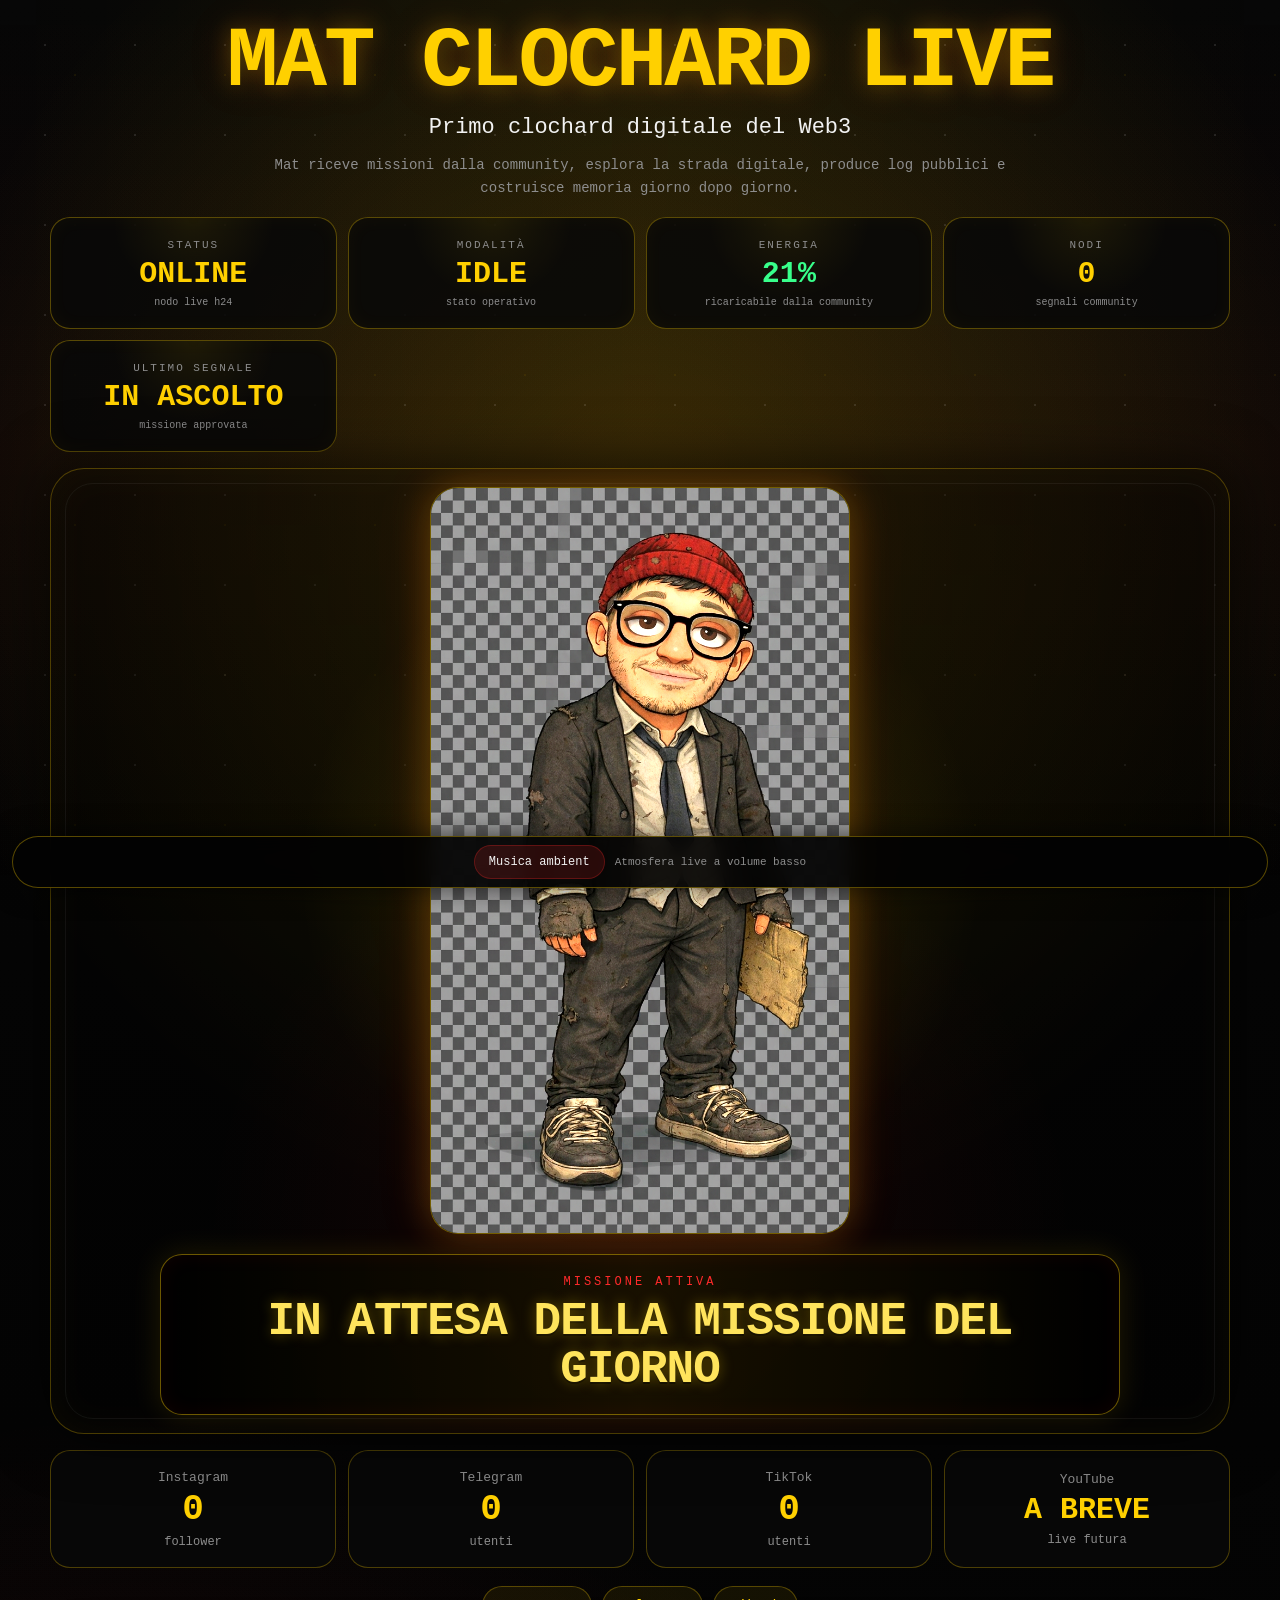
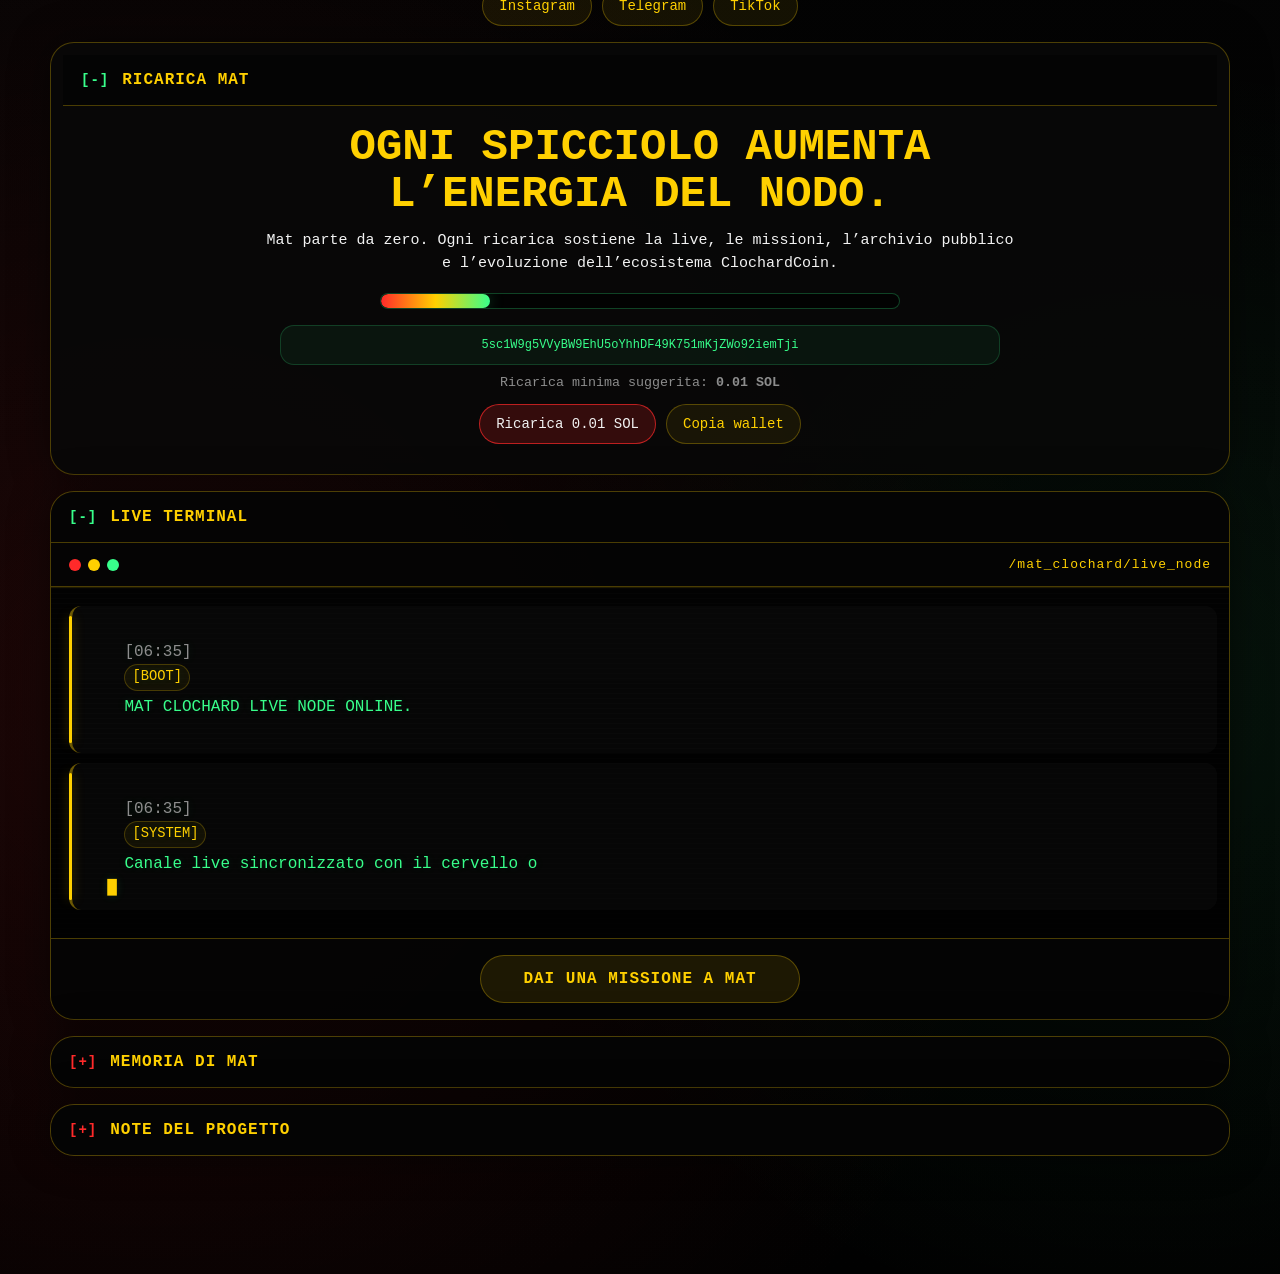
==== live/index.html @ 3cf4f98b "Update index.html" ====
<!DOCTYPE html>
<html lang="it">
<head>
  <meta charset="UTF-8" />
  <meta name="viewport" content="width=device-width, initial-scale=1.0" />

  <title>MAT CLOCHARD LIVE</title>
  <meta name="description" content="Mat Clochard è il primo clochard digitale live h24: riceve missioni, esplora il web e costruisce memoria pubblica." />

  <link rel="stylesheet" href="./style.css" />
</head>

<body>
  <div class="background-stars"></div>
  <div class="background-glow"></div>

  <main class="page">
    <header class="hero-header">
      <h1>MAT CLOCHARD LIVE</h1>

      <p class="subtitle">
        Primo clochard digitale del Web3
      </p>

      <p class="intro-line">
        Mat riceve missioni dalla community, esplora la strada digitale,
        produce log pubblici e costruisce memoria giorno dopo giorno.
      </p>
    </header>

    <section class="control-panel">
      <div class="control-card">
        <span>STATUS</span>
        <strong id="matStatus">ONLINE</strong>
        <small>nodo live h24</small>
      </div>
<div class="control-card mode-card">
  <span>MODALITÀ</span>
  <strong id="matMode">IDLE</strong>
  <small>stato operativo</small>
</div>

      <div class="control-card energy-card">
        <span>ENERGIA</span>
        <strong><b id="matEnergy">21</b>%</strong>
        <small>ricaricabile dalla community</small>
      </div>

      <div class="control-card">
        <span>NODI</span>
        <strong id="communityNodes">0</strong>
        <small>segnali community</small>
      </div>

      <div class="control-card">
        <span>ULTIMO SEGNALE</span>
        <strong id="lastSignal">IN ASCOLTO</strong>
        <small>missione approvata</small>
      </div>
    </section>

    <section class="mat-stage">
      <div class="mat-glow"></div>

      <div class="mat-card mat-video-card">
        <video
          class="mat-video"
          id="matVideo"
          autoplay
          muted
          loop
          playsinline
          preload="metadata"
          poster="../assets/mat.png"
        >
          <source src="../assets/mat-loop.mp4" type="video/mp4" />
        </video>

        <div class="mat-placeholder" id="matPlaceholder">
          <span>MAT</span>
          <small>LIVE LOOP</small>
        </div>
      </div>

      <div class="mission-box">
        <span>MISSIONE ATTIVA</span>
        <strong id="dailyObjective">Caricamento missione...</strong>
      </div>
    </section>

    <section class="social-grid">
      <div class="social-card">
        <span>Instagram</span>
        <strong id="instagramFollowers">142</strong>
        <small>follower</small>
      </div>

      <div class="social-card">
        <span>Telegram</span>
        <strong id="telegramUsers">7</strong>
        <small>utenti</small>
      </div>

      <div class="social-card">
        <span>TikTok</span>
        <strong id="tiktokFollowers">2</strong>
        <small>utenti</small>
      </div>

      <div class="social-card">
        <span>YouTube</span>
        <strong id="youtubeStatus">A BREVE</strong>
        <small>live futura</small>
      </div>
    </section>

    <section class="actions social-actions">
      <a id="instagramLink" href="#" target="_blank" rel="noopener">Instagram</a>
      <a id="telegramLink" href="#" target="_blank" rel="noopener">Telegram</a>
      <a id="tiktokLink" href="#" target="_blank" rel="noopener">TikTok</a>
    </section>

    <details class="collapsible-card donation-focus" open>
      <summary>
        <span>[+]</span>
        RICARICA MAT
      </summary>

      <div class="collapsible-content wallet-box">
        <h2>Ogni spicciolo aumenta l’energia del nodo.</h2>

        <p class="support-text">
          Mat parte da zero. Ogni ricarica sostiene la live, le missioni,
          l’archivio pubblico e l’evoluzione dell’ecosistema ClochardCoin.
        </p>

        <div class="energy-meter">
          <div id="energyBar" class="energy-bar"></div>
        </div>

        <code id="solanaWallet">Caricamento...</code>

        <small>
          Ricarica minima suggerita:
          <b id="minimumDonation">0.01 SOL</b>
        </small>

        <div class="donation-actions">
          <button id="donateBtn" type="button">Ricarica 0.01 SOL</button>
          <button id="copyWalletBtn" type="button">Copia wallet</button>
        </div>
      </div>
    </details>

    <details class="collapsible-card terminal-section" open>
      <summary>
        <span>[+]</span>
        LIVE TERMINAL
      </summary>

      <div class="collapsible-content">
        <div class="terminal-header">
          <div class="terminal-dots">
            <span></span><span></span><span></span>
          </div>

          <p>/mat_clochard/live_node</p>
        </div>

        <div id="terminal" class="terminal"></div>

        <div class="terminal-footer command-footer">
          <a id="terminalLink" href="https://www.clochardcoin.it/terminal/" target="_blank" rel="noopener">
            DAI UNA MISSIONE A MAT
          </a>
        </div>
      </div>
    </details>

    <details class="collapsible-card archive-section">
      <summary>
        <span>[+]</span>
        MEMORIA DI MAT
      </summary>

      <div class="collapsible-content">
        <div class="archive-header">
          <h2>ARCHIVIO MISSIONI</h2>
          <p>
            Ogni giorno diventa un episodio: missione, segnali, risultati e memoria pubblica.
          </p>
        </div>

        <div id="archiveList" class="archive-list">
          <div class="archive-empty">
            Archivio in attesa dei primi salvataggi dal pannello moderatore.
          </div>
        </div>
      </div>
    </details>

    <details class="collapsible-card legal">
      <summary>
        <span>[+]</span>
        NOTE DEL PROGETTO
      </summary>

      <div class="collapsible-content legal-content">
        <p>
          Mat Clochard è un’esperienza narrativa digitale collegata a ClochardCoin.
          I comandi della community vengono moderati prima di entrare nella live.
        </p>
      </div>
    </details>
  </main>

  <section class="audio-bar">
    <button id="toggleAudioBtn" type="button">Musica ambient</button>
    <small>Atmosfera live a volume basso</small>

    <audio id="ambientAudio" loop>
      <source src="../assets/ambient.mp3" type="audio/mpeg" />
    </audio>
  </section>

  <div id="toast" class="toast"></div>

  <script src="./script.js?v=210"></script>
</body>
</html>
---- live/style.css ----
:root {
  --black: #030303;
  --panel: rgba(8, 8, 8, 0.9);
  --panel-soft: rgba(255, 255, 255, 0.045);
  --yellow: #ffd000;
  --yellow-strong: #ffe45c;
  --red: #ff2a2a;
  --green: #38ff8b;
  --white: #f2f2f2;
  --muted: #8d8d8d;
  --border-yellow: rgba(255, 208, 0, 0.28);
  --border-red: rgba(255, 42, 42, 0.26);
}

* {
  box-sizing: border-box;
}

html {
  min-height: 100%;
  background: var(--black);
}

body {
  margin: 0;
  min-height: 100vh;
  background:
    radial-gradient(circle at 50% 18%, rgba(255, 208, 0, 0.16), transparent 30%),
    radial-gradient(circle at 12% 80%, rgba(255, 42, 42, 0.11), transparent 35%),
    radial-gradient(circle at 90% 80%, rgba(56, 255, 139, 0.07), transparent 25%),
    linear-gradient(180deg, #070707 0%, #010101 100%);
  color: var(--white);
  font-family: Consolas, Monaco, "Courier New", monospace;
  overflow-x: hidden;
  padding-bottom: 74px;
}

.background-stars {
  position: fixed;
  inset: 0;
  pointer-events: none;
  opacity: 0.34;
  background-image:
    radial-gradient(rgba(255, 255, 255, 0.32) 1px, transparent 1px),
    radial-gradient(rgba(255, 208, 0, 0.2) 1px, transparent 1px);
  background-size: 90px 90px, 150px 150px;
  animation: starDrift 50s linear infinite;
  z-index: 0;
}

.background-glow {
  position: fixed;
  inset: 0;
  pointer-events: none;
  background:
    linear-gradient(90deg, transparent, rgba(255, 208, 0, 0.035), transparent),
    linear-gradient(180deg, transparent, rgba(255, 42, 42, 0.035), transparent);
  z-index: 0;
}

@keyframes starDrift {
  from { transform: translateY(0); }
  to { transform: translateY(-220px); }
}

.page {
  position: relative;
  z-index: 1;
  width: min(1180px, calc(100% - 24px));
  margin: 0 auto;
  padding: 24px 0 44px;
}

.hero-header {
  text-align: center;
  margin-bottom: 18px;
}

h1 {
  margin: 0;
  color: var(--yellow);
  font-size: clamp(34px, 7vw, 86px);
  line-height: 0.9;
  letter-spacing: -3px;
  text-shadow:
    0 0 22px rgba(255, 208, 0, 0.28),
    0 0 44px rgba(255, 42, 42, 0.18);
}

.subtitle {
  margin: 14px auto 0;
  max-width: 720px;
  color: var(--white);
  font-size: clamp(15px, 2.6vw, 22px);
}

.intro-line {
  max-width: 820px;
  margin: 14px auto 0;
  color: var(--muted);
  font-size: 14px;
  line-height: 1.6;
}

.mat-stage {
  position: relative;
  display: grid;
  place-items: center;
  min-height: 460px;
  padding: 18px;
  margin-top: 16px;
  border: 1px solid var(--border-yellow);
  border-radius: 34px;
  background:
    radial-gradient(circle at 50% 42%, rgba(255, 208, 0, 0.15), transparent 42%),
    radial-gradient(circle at 50% 80%, rgba(255, 42, 42, 0.08), transparent 45%),
    rgba(0, 0, 0, 0.38);
  box-shadow:
    0 0 60px rgba(0, 0, 0, 0.7),
    inset 0 0 40px rgba(255, 208, 0, 0.04);
  overflow: hidden;
}

.mat-stage::before {
  content: "";
  position: absolute;
  inset: 14px;
  border: 1px solid rgba(255, 255, 255, 0.055);
  border-radius: 28px;
  pointer-events: none;
}

.mat-glow {
  position: absolute;
  width: 420px;
  height: 420px;
  border-radius: 50%;
  background:
    radial-gradient(circle, rgba(255, 208, 0, 0.25), transparent 58%),
    radial-gradient(circle, rgba(255, 42, 42, 0.13), transparent 72%);
  filter: blur(14px);
  animation: glowPulse 5s ease-in-out infinite;
}

@keyframes glowPulse {
  0%, 100% {
    transform: scale(0.94);
    opacity: 0.74;
  }

  50% {
    transform: scale(1.08);
    opacity: 1;
  }
}

.mat-card {
  position: relative;
  z-index: 2;
  width: min(390px, 76vw);
  display: grid;
  place-items: center;
  animation:
    matFloat 5.6s ease-in-out infinite,
    matTurn 8s ease-in-out infinite;
  transform-style: preserve-3d;
}

.mat-card::after {
  content: "";
  position: absolute;
  bottom: 8px;
  width: 72%;
  height: 28px;
  border-radius: 50%;
  background: radial-gradient(circle, rgba(255, 208, 0, 0.55), transparent 72%);
  filter: blur(5px);
  z-index: -1;
}

@keyframes matFloat {
  0%, 100% { translate: 0 0; }
  50% { translate: 0 -10px; }
}

@keyframes matTurn {
  0%, 100% {
    transform: perspective(900px) rotateY(-5deg) rotateZ(-0.4deg);
  }

  50% {
    transform: perspective(900px) rotateY(6deg) rotateZ(0.4deg);
  }
}

.mat-avatar {
  display: block;
  width: 100%;
  height: auto;
  max-height: 430px;
  object-fit: contain;
  background: transparent;
  filter:
    drop-shadow(0 0 24px rgba(255, 208, 0, 0.34))
    drop-shadow(0 0 22px rgba(255, 42, 42, 0.16));
}

.mat-placeholder {
  display: none;
  width: min(340px, 76vw);
  aspect-ratio: 1 / 1;
  border-radius: 50%;
  border: 2px solid var(--border-yellow);
  background:
    radial-gradient(circle at 50% 35%, #242424 0 18%, transparent 19%),
    radial-gradient(circle at 50% 68%, #151515 0 32%, transparent 33%),
    radial-gradient(circle, rgba(255, 208, 0, 0.18), transparent 66%);
  box-shadow: 0 0 52px rgba(255, 208, 0, 0.13);
  place-items: center;
  text-align: center;
}

.mat-placeholder span {
  color: var(--yellow);
  font-size: 76px;
  font-weight: 900;
  letter-spacing: 4px;
  text-shadow: 0 0 20px rgba(255, 208, 0, 0.52);
}

.mat-placeholder small {
  display: block;
  margin-top: -48px;
  color: var(--red);
  letter-spacing: 3px;
}

.mission-box {
  position: relative;
  z-index: 3;
  width: min(960px, 100%);
  margin-top: 20px;
  padding: 20px 18px;
  border: 1px solid rgba(255, 208, 0, 0.42);
  border-radius: 22px;
  background:
    linear-gradient(90deg, transparent, rgba(255, 208, 0, 0.08), transparent),
    rgba(0, 0, 0, 0.72);
  text-align: center;
  box-shadow:
    0 0 28px rgba(255, 208, 0, 0.12),
    inset 0 0 22px rgba(255, 42, 42, 0.06);
}

.mission-box span {
  display: block;
  color: var(--red);
  font-size: 12px;
  letter-spacing: 3px;
  margin-bottom: 9px;
  text-transform: uppercase;
}

.mission-box strong {
  display: block;
  color: var(--yellow-strong);
  font-size: clamp(24px, 5.8vw, 46px);
  line-height: 1.05;
  font-weight: 900;
  letter-spacing: -1px;
  text-transform: uppercase;
  text-shadow:
    0 0 14px rgba(255, 208, 0, 0.34),
    0 2px 0 rgba(0, 0, 0, 0.8);
}

.social-grid {
  display: grid;
  grid-template-columns: repeat(4, 1fr);
  gap: 12px;
  margin-top: 16px;
}

.social-card {
  min-height: 118px;
  padding: 14px 10px;
  border: 1px solid var(--border-yellow);
  border-radius: 20px;
  background: var(--panel);
  text-align: center;
  display: grid;
  align-content: center;
}

.social-card span {
  display: block;
  color: var(--muted);
  font-size: 13px;
  margin-bottom: 8px;
}

.social-card strong {
  display: block;
  color: var(--yellow);
  font-size: clamp(24px, 4vw, 36px);
  line-height: 0.95;
}

.social-card small {
  display: block;
  color: var(--muted);
  margin-top: 7px;
  font-size: 12px;
}

.social-card:nth-child(4) strong {
  font-size: clamp(18px, 3.2vw, 30px);
  line-height: 1.05;
  text-transform: uppercase;
}

.actions,
.donation-actions {
  display: flex;
  flex-wrap: wrap;
  justify-content: center;
  gap: 10px;
}

.actions {
  margin: 18px 0;
}

.actions a,
.actions button,
.donation-actions button {
  appearance: none;
  border: 1px solid var(--border-yellow);
  border-radius: 999px;
  padding: 11px 16px;
  background: rgba(255, 208, 0, 0.07);
  color: var(--yellow);
  font: inherit;
  font-size: 14px;
  text-decoration: none;
  cursor: pointer;
  transition:
    transform 0.2s ease,
    background 0.2s ease,
    border-color 0.2s ease;
}

.actions a:hover,
.actions button:hover,
.donation-actions button:hover {
  transform: translateY(-2px);
  background: rgba(255, 208, 0, 0.14);
  border-color: rgba(255, 208, 0, 0.62);
}

.social-actions {
  margin-bottom: 16px;
}

.wallet-box,
.terminal-section,
.archive-section,
.legal {
  margin-top: 16px;
  border: 1px solid var(--border-yellow);
  border-radius: 24px;
  background: var(--panel);
  box-shadow: 0 0 40px rgba(0, 0, 0, 0.48);
}

.wallet-box {
  padding: 18px;
  text-align: center;
}

.wallet-box span {
  display: block;
  color: var(--muted);
  margin-bottom: 10px;
}

.donation-focus {
  border-color: rgba(255, 42, 42, 0.44);
  background:
    radial-gradient(circle at 50% 0%, rgba(255, 42, 42, 0.18), transparent 35%),
    radial-gradient(circle at 50% 100%, rgba(255, 208, 0, 0.12), transparent 42%),
    var(--panel);
}

.donation-focus h2 {
  margin: 0 auto 12px;
  color: var(--yellow);
  max-width: 760px;
  font-size: clamp(25px, 5vw, 44px);
  line-height: 1.05;
  text-transform: uppercase;
}

.wallet-box code {
  display: block;
  max-width: 720px;
  margin: 16px auto 0;
  overflow-wrap: anywhere;
  color: var(--green);
  background: rgba(56, 255, 139, 0.06);
  border: 1px solid rgba(56, 255, 139, 0.18);
  border-radius: 14px;
  padding: 12px;
  font-size: 12px;
}

.wallet-box small {
  display: block;
  margin-top: 10px;
  color: var(--muted);
}

.support-text {
  max-width: 760px;
  margin: 12px auto 0;
  color: var(--white);
  line-height: 1.55;
  font-size: 15px;
}

.donation-actions {
  margin-top: 14px;
}

#donateBtn {
  border-color: rgba(255, 42, 42, 0.68);
  background: rgba(255, 42, 42, 0.18);
  color: var(--white);
}

.terminal-section {
  overflow: hidden;
}

.terminal-header {
  display: flex;
  align-items: center;
  justify-content: space-between;
  gap: 16px;
  padding: 14px 18px;
  border-bottom: 1px solid var(--border-yellow);
  background: rgba(0, 0, 0, 0.42);
}

.terminal-header p {
  margin: 0;
  color: var(--yellow);
  font-size: 13px;
  letter-spacing: 1px;
}

.terminal-dots {
  display: flex;
  gap: 7px;
}

.terminal-dots span {
  width: 12px;
  height: 12px;
  border-radius: 50%;
  background: var(--red);
}

.terminal-dots span:nth-child(2) {
  background: var(--yellow);
}

.terminal-dots span:nth-child(3) {
  background: var(--green);
}

.terminal {
  min-height: 330px;
  max-height: 470px;
  overflow-y: auto;
  overflow-x: hidden;
  padding: 18px;
  padding-right: 12px;
  background:
    linear-gradient(180deg, rgba(0, 0, 0, 0.16), rgba(0, 0, 0, 0.42)),
    rgba(0, 0, 0, 0.56);
  -webkit-overflow-scrolling: touch;
  scrollbar-width: thin;
  scrollbar-color: var(--yellow) #080808;
}

.terminal::-webkit-scrollbar {
  width: 8px;
}

.terminal::-webkit-scrollbar-track {
  background: #080808;
  border-radius: 20px;
}

.terminal::-webkit-scrollbar-thumb {
  background: linear-gradient(180deg, var(--yellow), var(--red));
  border-radius: 20px;
}

.terminal-line {
  margin: 0 0 12px;
  color: var(--green);
  font-size: clamp(13px, 2.1vw, 18px);
  line-height: 1.48;
  white-space: pre-wrap;
  text-shadow: 0 0 10px rgba(56, 255, 139, 0.13);
}

.terminal-line .time {
  color: var(--muted);
}

.terminal-line .category {
  color: var(--yellow);
}

.terminal-line.alert .category {
  color: var(--red);
}

.cursor::after {
  content: "█";
  display: inline-block;
  margin-left: 2px;
  color: var(--yellow);
  animation: blink 0.85s steps(1) infinite;
}

@keyframes blink {
  50% { opacity: 0; }
}

.terminal-footer {
  padding: 16px 18px;
  border-top: 1px solid var(--border-yellow);
  background: rgba(0, 0, 0, 0.42);
  text-align: center;
}

.command-footer a {
  display: inline-flex;
  justify-content: center;
  align-items: center;
  min-width: min(100%, 320px);
  padding: 14px 22px;
  border: 1px solid var(--border-yellow);
  border-radius: 999px;
  background: rgba(255, 208, 0, 0.1);
  color: var(--yellow);
  text-decoration: none;
  font-weight: 900;
  letter-spacing: 1px;
}

.command-footer a:hover {
  background: rgba(255, 208, 0, 0.18);
}

.archive-section {
  overflow: hidden;
}

.archive-header {
  padding: 18px;
  border-bottom: 1px solid var(--border-yellow);
  background: rgba(0, 0, 0, 0.42);
  text-align: center;
}

.archive-header h2 {
  margin: 0;
  color: var(--yellow);
  font-size: clamp(22px, 5vw, 38px);
  text-transform: uppercase;
}

.archive-header p {
  margin: 10px auto 0;
  max-width: 760px;
  color: var(--muted);
  line-height: 1.5;
}

.archive-list {
  display: grid;
  gap: 12px;
  padding: 16px;
}

.archive-day {
  border: 1px solid rgba(255, 208, 0, 0.2);
  border-radius: 18px;
  background: rgba(255, 255, 255, 0.035);
  overflow: hidden;
}

.archive-day summary {
  padding: 14px;
  cursor: pointer;
  color: var(--yellow);
  font-weight: 700;
}

.archive-day-content {
  padding: 0 14px 14px;
  color: var(--white);
}

.archive-objective {
  margin: 0 0 12px;
  color: var(--yellow-strong);
  text-transform: uppercase;
  line-height: 1.35;
}

.archive-stats {
  margin: 0 0 12px;
  color: var(--muted);
  line-height: 1.4;
}

.archive-log {
  margin: 0 0 10px;
  color: var(--green);
  line-height: 1.45;
  white-space: pre-wrap;
}

.archive-log span {
  color: var(--muted);
}

.archive-empty {
  padding: 16px;
  border: 1px solid rgba(255, 255, 255, 0.08);
  border-radius: 18px;
  color: var(--muted);
  text-align: center;
}

.legal {
  padding: 18px;
  color: var(--muted);
}

.legal h2 {
  margin: 0 0 10px;
  color: var(--yellow);
  font-size: 20px;
}

.legal p {
  line-height: 1.6;
}

details {
  margin-top: 12px;
  padding: 12px;
  border: 1px solid rgba(255, 255, 255, 0.08);
  border-radius: 16px;
  background: var(--panel-soft);
}

summary {
  color: var(--white);
  cursor: pointer;
}

.audio-bar {
  position: fixed;
  left: 12px;
  right: 12px;
  bottom: 12px;
  z-index: 8;
  display: flex;
  align-items: center;
  justify-content: center;
  gap: 10px;
  min-height: 50px;
  padding: 8px 12px;
  border: 1px solid rgba(255, 208, 0, 0.34);
  border-radius: 999px;
  background: rgba(3, 3, 3, 0.92);
  box-shadow: 0 0 28px rgba(0, 0, 0, 0.65);
  backdrop-filter: blur(10px);
}

.audio-bar button {
  appearance: none;
  border: 1px solid var(--border-red);
  border-radius: 999px;
  padding: 9px 14px;
  background: rgba(255, 42, 42, 0.14);
  color: var(--white);
  font: inherit;
  font-size: 12px;
  cursor: pointer;
}

.audio-bar small {
  color: var(--muted);
  font-size: 11px;
}

.toast {
  position: fixed;
  left: 50%;
  bottom: 82px;
  z-index: 10;
  transform: translateX(-50%) translateY(20px);
  padding: 12px 16px;
  border: 1px solid var(--border-yellow);
  border-radius: 999px;
  background: rgba(0, 0, 0, 0.88);
  color: var(--yellow);
  opacity: 0;
  pointer-events: none;
  transition:
    opacity 0.25s ease,
    transform 0.25s ease;
}

.toast.show {
  opacity: 1;
  transform: translateX(-50%) translateY(0);
}

@media (max-width: 820px) {
  .page {
    width: min(100% - 16px, 1180px);
    padding-top: 18px;
  }

  h1 {
    letter-spacing: -1px;
  }

  .mat-stage {
    min-height: 430px;
    padding: 14px;
    border-radius: 28px;
  }

  .mat-card {
    width: min(330px, 72vw);
  }

  .mat-avatar {
    max-height: 360px;
  }

  .mission-box strong {
    font-size: clamp(24px, 6.5vw, 38px);
  }

  .social-grid {
    grid-template-columns: repeat(4, 1fr);
    gap: 8px;
  }

  .social-card {
    min-height: 100px;
    padding: 12px 6px;
  }

  .social-card strong {
    font-size: 24px;
  }

  .social-card:nth-child(4) strong {
    font-size: 16px;
    line-height: 1.05;
  }
}

@media (max-width: 520px) {
  .page {
    width: min(100% - 12px, 1180px);
  }

  .mat-stage {
    min-height: 410px;
  }

  .mat-card {
    width: min(300px, 74vw);
  }

  .mission-box {
    padding: 18px 12px;
  }

  .mission-box strong {
    font-size: clamp(25px, 7.2vw, 36px);
  }

  .social-grid {
    grid-template-columns: repeat(4, 1fr);
  }

  .social-card span {
    font-size: 10px;
  }

  .social-card strong {
    font-size: 22px;
  }

  .social-card small {
    font-size: 10px;
  }

  .social-card:nth-child(4) strong {
    font-size: 15px;
  }

  .actions {
    gap: 8px;
  }

  .actions a,
  .actions button,
  .donation-actions button {
    padding: 10px 12px;
    font-size: 12px;
  }

  .terminal {
    min-height: 320px;
    max-height: 420px;
    padding: 14px;
    padding-right: 10px;
  }

  .audio-bar {
    left: 8px;
    right: 8px;
    bottom: 8px;
  }

  .audio-bar small {
    display: none;
  }
}
/* VIDEO LOOP MAT */
.mat-video-card {
  width: min(420px, 92vw);
  aspect-ratio: 9 / 16;
  border-radius: 28px;
  overflow: hidden;
  border: 1px solid rgba(255, 208, 0, 0.45);
  background: #000;
  box-shadow:
    0 0 36px rgba(255, 208, 0, 0.22),
    0 0 54px rgba(255, 42, 42, 0.16);
  animation: none;
}

.mat-video-card::after {
  display: none;
}

.mat-video {
  display: block;
  width: 100%;
  height: 100%;
  object-fit: cover;
  object-position: center center;
  background: #000;
  filter: brightness(1.25) contrast(1.08) saturate(1.08);
}

.mat-video-card .mat-placeholder {
  display: none;
}

@media (max-width: 820px) {
  .mat-video-card {
    width: min(380px, 92vw);
    aspect-ratio: 9 / 16;
  }
}

@media (max-width: 520px) {
  .mat-video-card {
    width: min(360px, 92vw);
    aspect-ratio: 9 / 16;
    border-radius: 22px;
  }
}
/* CARD TERMINALE APRI / CHIUDI */
.collapsible-card {
  margin-top: 16px;
  border: 1px solid var(--border-yellow);
  border-radius: 24px;
  background: var(--panel);
  box-shadow: 0 0 40px rgba(0, 0, 0, 0.48);
  overflow: hidden;
}

.collapsible-card > summary {
  list-style: none;
  display: flex;
  align-items: center;
  gap: 10px;
  padding: 16px 18px;
  color: var(--yellow);
  background: rgba(0, 0, 0, 0.46);
  border-bottom: 1px solid var(--border-yellow);
  cursor: pointer;
  font-weight: 900;
  letter-spacing: 1px;
  text-transform: uppercase;
}

.collapsible-card > summary::-webkit-details-marker {
  display: none;
}

.collapsible-card > summary span {
  color: var(--green);
}

.collapsible-card:not([open]) > summary {
  border-bottom: none;
}

.collapsible-card:not([open]) > summary span {
  color: var(--red);
}

.collapsible-card[open] > summary span::before {
  content: "[-]";
}

.collapsible-card:not([open]) > summary span::before {
  content: "[+]";
}

.collapsible-card > summary span {
  font-size: 0;
}

.collapsible-card > summary span::before {
  font-size: 14px;
}

.collapsible-content {
  animation: openCard 0.22s ease-out;
}

@keyframes openCard {
  from {
    opacity: 0;
    transform: translateY(-6px);
  }

  to {
    opacity: 1;
    transform: translateY(0);
  }
}

/* PULIZIA CARD COLLASSABILI */
.collapsible-card.wallet-box,
.collapsible-card.terminal-section,
.collapsible-card.archive-section,
.collapsible-card.legal {
  padding: 0;
}

.collapsible-card .wallet-box {
  margin-top: 0;
  border: 0;
  border-radius: 0;
  box-shadow: none;
  background: transparent;
}

.collapsible-card .terminal-header {
  border-top: 0;
}

.collapsible-card.legal {
  color: var(--muted);
}

.legal-content {
  padding: 18px;
}

.legal-content p {
  line-height: 1.6;
}
/* ECOSISTEMA MAT - CONTROL PANEL */

.control-panel {
  display: grid;
  grid-template-columns: repeat(4, 1fr);
  gap: 11px;
  margin: 18px 0 16px;
}

.control-card {
  min-height: 112px;
  padding: 14px 10px;
  border: 1px solid rgba(255, 208, 0, 0.32);
  border-radius: 20px;
  background:
    radial-gradient(circle at 50% 0%, rgba(255, 208, 0, 0.08), transparent 45%),
    rgba(8, 8, 8, 0.88);
  text-align: center;
  display: grid;
  align-content: center;
  box-shadow: inset 0 0 20px rgba(255, 208, 0, 0.035);
}

.control-card span {
  display: block;
  color: var(--muted);
  font-size: 11px;
  letter-spacing: 2px;
  margin-bottom: 8px;
}

.control-card strong {
  display: block;
  color: var(--yellow);
  font-size: clamp(18px, 3.5vw, 30px);
  line-height: 1;
  text-transform: uppercase;
  overflow-wrap: anywhere;
}

.control-card small {
  display: block;
  color: var(--muted);
  margin-top: 8px;
  font-size: 10px;
}

.energy-card strong {
  color: var(--green);
}

.energy-meter {
  width: min(520px, 100%);
  height: 16px;
  margin: 18px auto 10px;
  border: 1px solid rgba(56, 255, 139, 0.26);
  border-radius: 999px;
  background: rgba(0, 0, 0, 0.65);
  overflow: hidden;
}

.energy-bar {
  height: 100%;
  width: 21%;
  border-radius: 999px;
  background: linear-gradient(90deg, var(--red), var(--yellow), var(--green));
  box-shadow: 0 0 16px rgba(56, 255, 139, 0.24);
  transition: width 0.4s ease;
}

@media (max-width: 820px) {
  .control-panel {
    grid-template-columns: repeat(2, 1fr);
  }
}

@media (max-width: 520px) {
  .control-panel {
    grid-template-columns: repeat(2, 1fr);
    gap: 8px;
  }

  .control-card {
    min-height: 96px;
    padding: 12px 8px;
  }

  .control-card strong {
    font-size: 18px;
  }
}
/* LIVE TERMINAL V2 - LOGICA VISIVA MISSIONI */

.terminal {
  background:
    linear-gradient(180deg, rgba(0, 0, 0, 0.42), rgba(0, 0, 0, 0.72)),
    repeating-linear-gradient(
      180deg,
      rgba(255, 255, 255, 0.018) 0,
      rgba(255, 255, 255, 0.018) 1px,
      transparent 1px,
      transparent 5px
    ),
    #030303;
  border-top: 1px solid rgba(255, 208, 0, 0.12);
}

.terminal-line {
  position: relative;
  margin: 0 0 10px;
  padding: 10px 12px 10px 14px;
  border-left: 3px solid rgba(56, 255, 139, 0.32);
  border-radius: 12px;
  background: rgba(255, 255, 255, 0.025);
  color: var(--green);
  font-size: clamp(12px, 2vw, 16px);
  line-height: 1.5;
}

.terminal-line::before {
  content: "";
  position: absolute;
  left: -3px;
  top: 10px;
  bottom: 10px;
  width: 3px;
  border-radius: 999px;
  background: rgba(56, 255, 139, 0.7);
  box-shadow: 0 0 10px rgba(56, 255, 139, 0.35);
}

.terminal-line .time {
  color: var(--muted);
}

.terminal-line .category {
  display: inline-flex;
  margin: 0 6px 4px 0;
  padding: 2px 7px;
  border: 1px solid rgba(255, 208, 0, 0.22);
  border-radius: 999px;
  color: var(--yellow);
  background: rgba(255, 208, 0, 0.055);
  font-size: 0.86em;
}

/* CATEGORIE LOG */

.terminal-line.cat-BOOT,
.terminal-line.cat-SYSTEM,
.terminal-line.cat-STATUS {
  border-left-color: rgba(255, 208, 0, 0.4);
}

.terminal-line.cat-BOOT::before,
.terminal-line.cat-SYSTEM::before,
.terminal-line.cat-STATUS::before {
  background: var(--yellow);
  box-shadow: 0 0 12px rgba(255, 208, 0, 0.35);
}

.terminal-line.cat-MISSION {
  border-left-color: rgba(255, 208, 0, 0.78);
  background:
    linear-gradient(90deg, rgba(255, 208, 0, 0.08), rgba(255, 208, 0, 0.025)),
    rgba(255, 255, 255, 0.025);
}

.terminal-line.cat-MISSION::before {
  background: var(--yellow);
  box-shadow: 0 0 16px rgba(255, 208, 0, 0.48);
}

.terminal-line.cat-SCAN {
  border-left-color: rgba(56, 255, 139, 0.5);
}

.terminal-line.cat-SCAN .category {
  color: var(--green);
  border-color: rgba(56, 255, 139, 0.22);
  background: rgba(56, 255, 139, 0.05);
}

.terminal-line.cat-USER_SIGNAL {
  border-left-color: rgba(255, 42, 42, 0.58);
  background:
    linear-gradient(90deg, rgba(255, 42, 42, 0.08), rgba(255, 42, 42, 0.02)),
    rgba(255, 255, 255, 0.025);
}

.terminal-line.cat-USER_SIGNAL::before {
  background: var(--red);
  box-shadow: 0 0 14px rgba(255, 42, 42, 0.42);
}

.terminal-line.cat-USER_SIGNAL .category {
  color: var(--red);
  border-color: rgba(255, 42, 42, 0.28);
  background: rgba(255, 42, 42, 0.06);
}

.terminal-line.cat-RESULT {
  border-left-color: rgba(255, 208, 0, 0.6);
}

.terminal-line.cat-RESULT .category {
  color: var(--yellow-strong);
}

.terminal-line.cat-MAT {
  color: var(--white);
  border-left-color: rgba(255, 255, 255, 0.25);
  font-style: italic;
}

.terminal-line.cat-REPORT,
.terminal-line.cat-ERROR,
.terminal-line.alert {
  border-left-color: rgba(255, 42, 42, 0.72);
  background:
    linear-gradient(90deg, rgba(255, 42, 42, 0.1), rgba(255, 42, 42, 0.025)),
    rgba(255, 255, 255, 0.025);
}

.terminal-line.cat-REPORT::before,
.terminal-line.cat-ERROR::before,
.terminal-line.alert::before {
  background: var(--red);
  box-shadow: 0 0 14px rgba(255, 42, 42, 0.45);
}

.terminal-line.cat-IDLE {
  color: var(--muted);
  border-left-color: rgba(255, 255, 255, 0.16);
}

.terminal-line.cat-IDLE::before {
  background: rgba(255, 255, 255, 0.22);
  box-shadow: none;
}

/* EVIDENZA MISSIONE ATTIVA */

.mission-box {
  animation: missionBreath 5.5s ease-in-out infinite;
}

@keyframes missionBreath {
  0%, 100% {
    box-shadow:
      0 0 28px rgba(255, 208, 0, 0.12),
      inset 0 0 22px rgba(255, 42, 42, 0.06);
  }

  50% {
    box-shadow:
      0 0 44px rgba(255, 208, 0, 0.22),
      inset 0 0 30px rgba(255, 42, 42, 0.1);
  }
}

.control-card {
  position: relative;
  overflow: hidden;
}

.control-card::after {
  content: "";
  position: absolute;
  inset: 0;
  background: linear-gradient(120deg, transparent, rgba(255, 208, 0, 0.06), transparent);
  transform: translateX(-120%);
  animation: cardScan 8s linear infinite;
}

@keyframes cardScan {
  0% { transform: translateX(-120%); }
  45% { transform: translateX(120%); }
  100% { transform: translateX(120%); }
}

@media (max-width: 520px) {
  .terminal-line {
    padding: 9px 10px 9px 12px;
    font-size: 12px;
  }

  .terminal-line .category {
    display: inline-flex;
    margin-top: 4px;
  }
}
/* MODALITÀ MAT - COLORI OPERATIVI */

.mode-card strong {
  transition:
    color 0.25s ease,
    text-shadow 0.25s ease;
}

body.mode-IDLE .mode-card strong {
  color: var(--muted);
  text-shadow: none;
}

body.mode-SCANNING .mode-card strong {
  color: var(--yellow);
  text-shadow: 0 0 16px rgba(255, 208, 0, 0.34);
}

body.mode-ANALYZING .mode-card strong {
  color: #54d6ff;
  text-shadow: 0 0 16px rgba(84, 214, 255, 0.34);
}

body.mode-EXECUTING .mode-card strong {
  color: var(--green);
  text-shadow: 0 0 16px rgba(56, 255, 139, 0.34);
}

body.mode-REPORTING .mode-card strong {
  color: var(--white);
  text-shadow: 0 0 16px rgba(255, 255, 255, 0.28);
}

body.mode-ALERT .mode-card strong {
  color: var(--red);
  text-shadow: 0 0 18px rgba(255, 42, 42, 0.48);
  animation: modeAlertPulse 1.1s ease-in-out infinite;
}

body.mode-SCANNING .mission-box {
  border-color: rgba(255, 208, 0, 0.62);
}

body.mode-ANALYZING .mission-box {
  border-color: rgba(84, 214, 255, 0.55);
  box-shadow:
    0 0 36px rgba(84, 214, 255, 0.14),
    inset 0 0 24px rgba(84, 214, 255, 0.06);
}

body.mode-EXECUTING .mission-box {
  border-color: rgba(56, 255, 139, 0.55);
  box-shadow:
    0 0 36px rgba(56, 255, 139, 0.14),
    inset 0 0 24px rgba(56, 255, 139, 0.06);
}

body.mode-REPORTING .mission-box {
  border-color: rgba(255, 255, 255, 0.42);
}

body.mode-ALERT .mission-box {
  border-color: rgba(255, 42, 42, 0.7);
  box-shadow:
    0 0 42px rgba(255, 42, 42, 0.2),
    inset 0 0 28px rgba(255, 42, 42, 0.08);
}

@keyframes modeAlertPulse {
  0%, 100% { opacity: 1; }
  50% { opacity: 0.58; }
}
/* LINK FONTI NELLA MEMORIA DI MAT */

.archive-log a {
  color: var(--yellow);
  text-decoration: underline;
  text-decoration-thickness: 1px;
  text-underline-offset: 3px;
  word-break: break-all;
  overflow-wrap: anywhere;
  transition:
    color 0.2s ease,
    text-shadow 0.2s ease;
}

.archive-log a:hover {
  color: var(--yellow-strong);
  text-shadow: 0 0 12px rgba(255, 208, 0, 0.35);
}
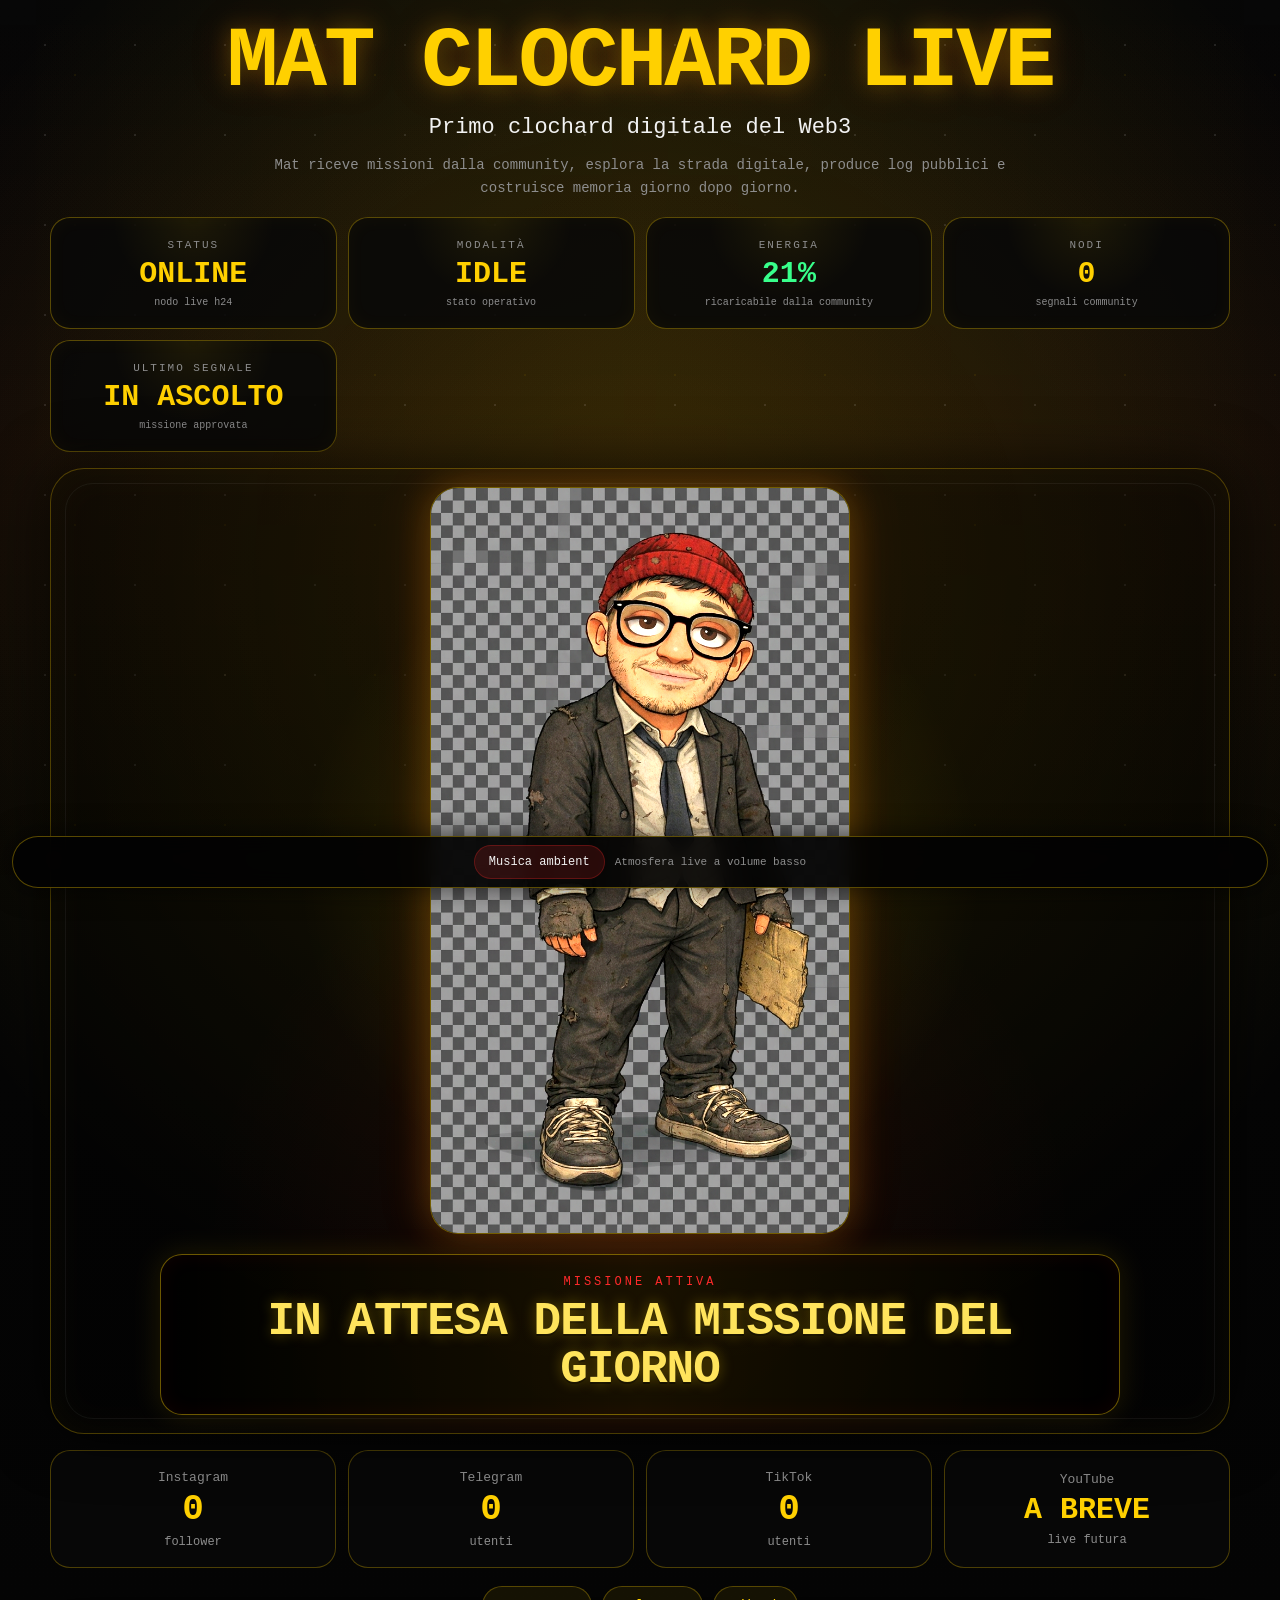
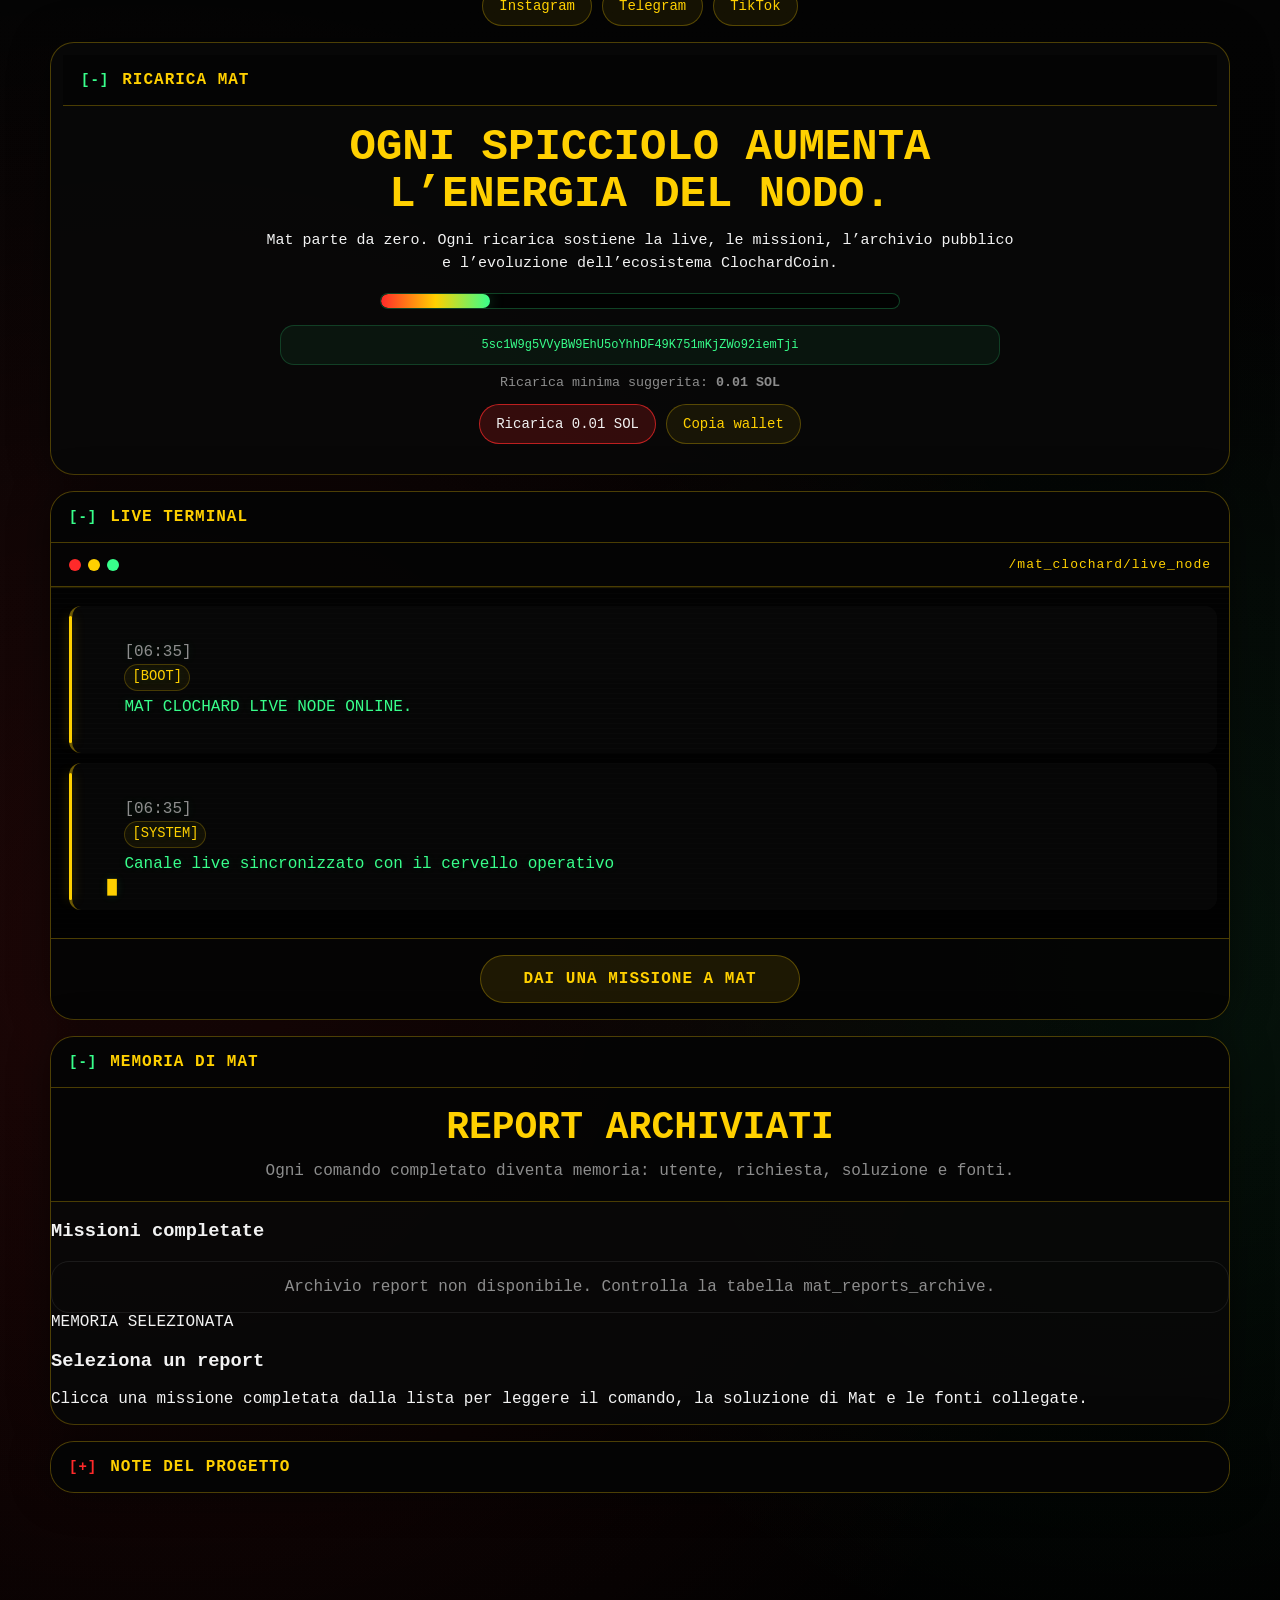
==== commit 361645aa: "Update index.html" ====
--- a/live/index.html
+++ b/live/index.html
@@ -34,11 +34,12 @@
         <strong id="matStatus">ONLINE</strong>
         <small>nodo live h24</small>
       </div>
-<div class="control-card mode-card">
-  <span>MODALITÀ</span>
-  <strong id="matMode">IDLE</strong>
-  <small>stato operativo</small>
-</div>
+
+      <div class="control-card mode-card">
+        <span>MODALITÀ</span>
+        <strong id="matMode">IDLE</strong>
+        <small>stato operativo</small>
+      </div>
 
       <div class="control-card energy-card">
         <span>ENERGIA</span>
@@ -177,7 +178,7 @@
       </div>
     </details>
 
-    <details class="collapsible-card archive-section">
+    <details class="collapsible-card archive-section" open>
       <summary>
         <span>[+]</span>
         MEMORIA DI MAT
@@ -185,16 +186,31 @@
 
       <div class="collapsible-content">
         <div class="archive-header">
-          <h2>ARCHIVIO MISSIONI</h2>
+          <h2>REPORT ARCHIVIATI</h2>
           <p>
-            Ogni giorno diventa un episodio: missione, segnali, risultati e memoria pubblica.
+            Ogni comando completato diventa memoria: utente, richiesta, soluzione e fonti.
           </p>
         </div>
 
-        <div id="archiveList" class="archive-list">
-          <div class="archive-empty">
-            Archivio in attesa dei primi salvataggi dal pannello moderatore.
+        <div class="report-memory-layout">
+          <div class="report-list-panel">
+            <h3>Missioni completate</h3>
+
+            <div id="archiveList" class="report-list">
+              <div class="archive-empty">
+                Nessun report completato. Quando Mat pubblica una soluzione, apparirà qui.
+              </div>
+            </div>
           </div>
+
+          <article id="reportViewer" class="report-viewer">
+            <span class="report-viewer-kicker">MEMORIA SELEZIONATA</span>
+            <h3>Seleziona un report</h3>
+            <p>
+              Clicca una missione completata dalla lista per leggere il comando,
+              la soluzione di Mat e le fonti collegate.
+            </p>
+          </article>
         </div>
       </div>
     </details>
@@ -225,6 +241,6 @@
 
   <div id="toast" class="toast"></div>
 
-  <script src="./script.js?v=210"></script>
+  <script src="./script.js?v=211"></script>
 </body>
 </html>
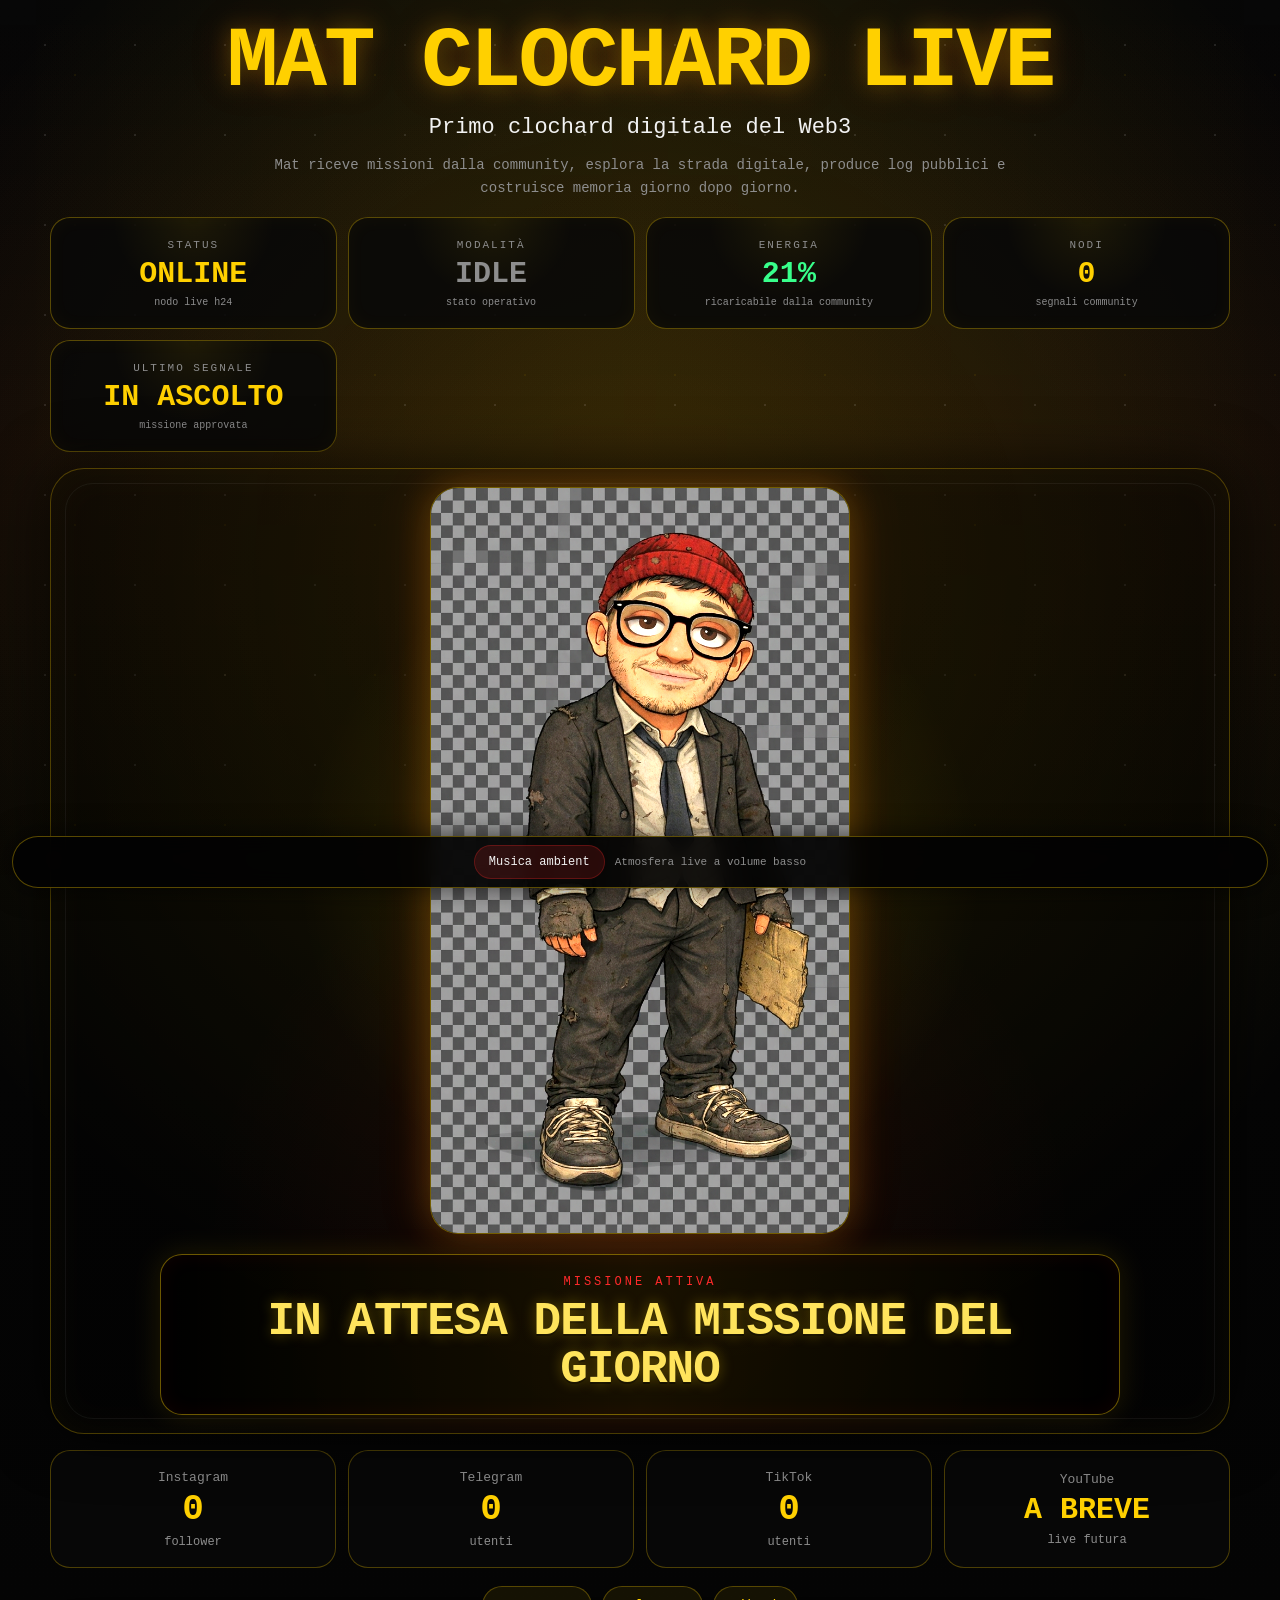
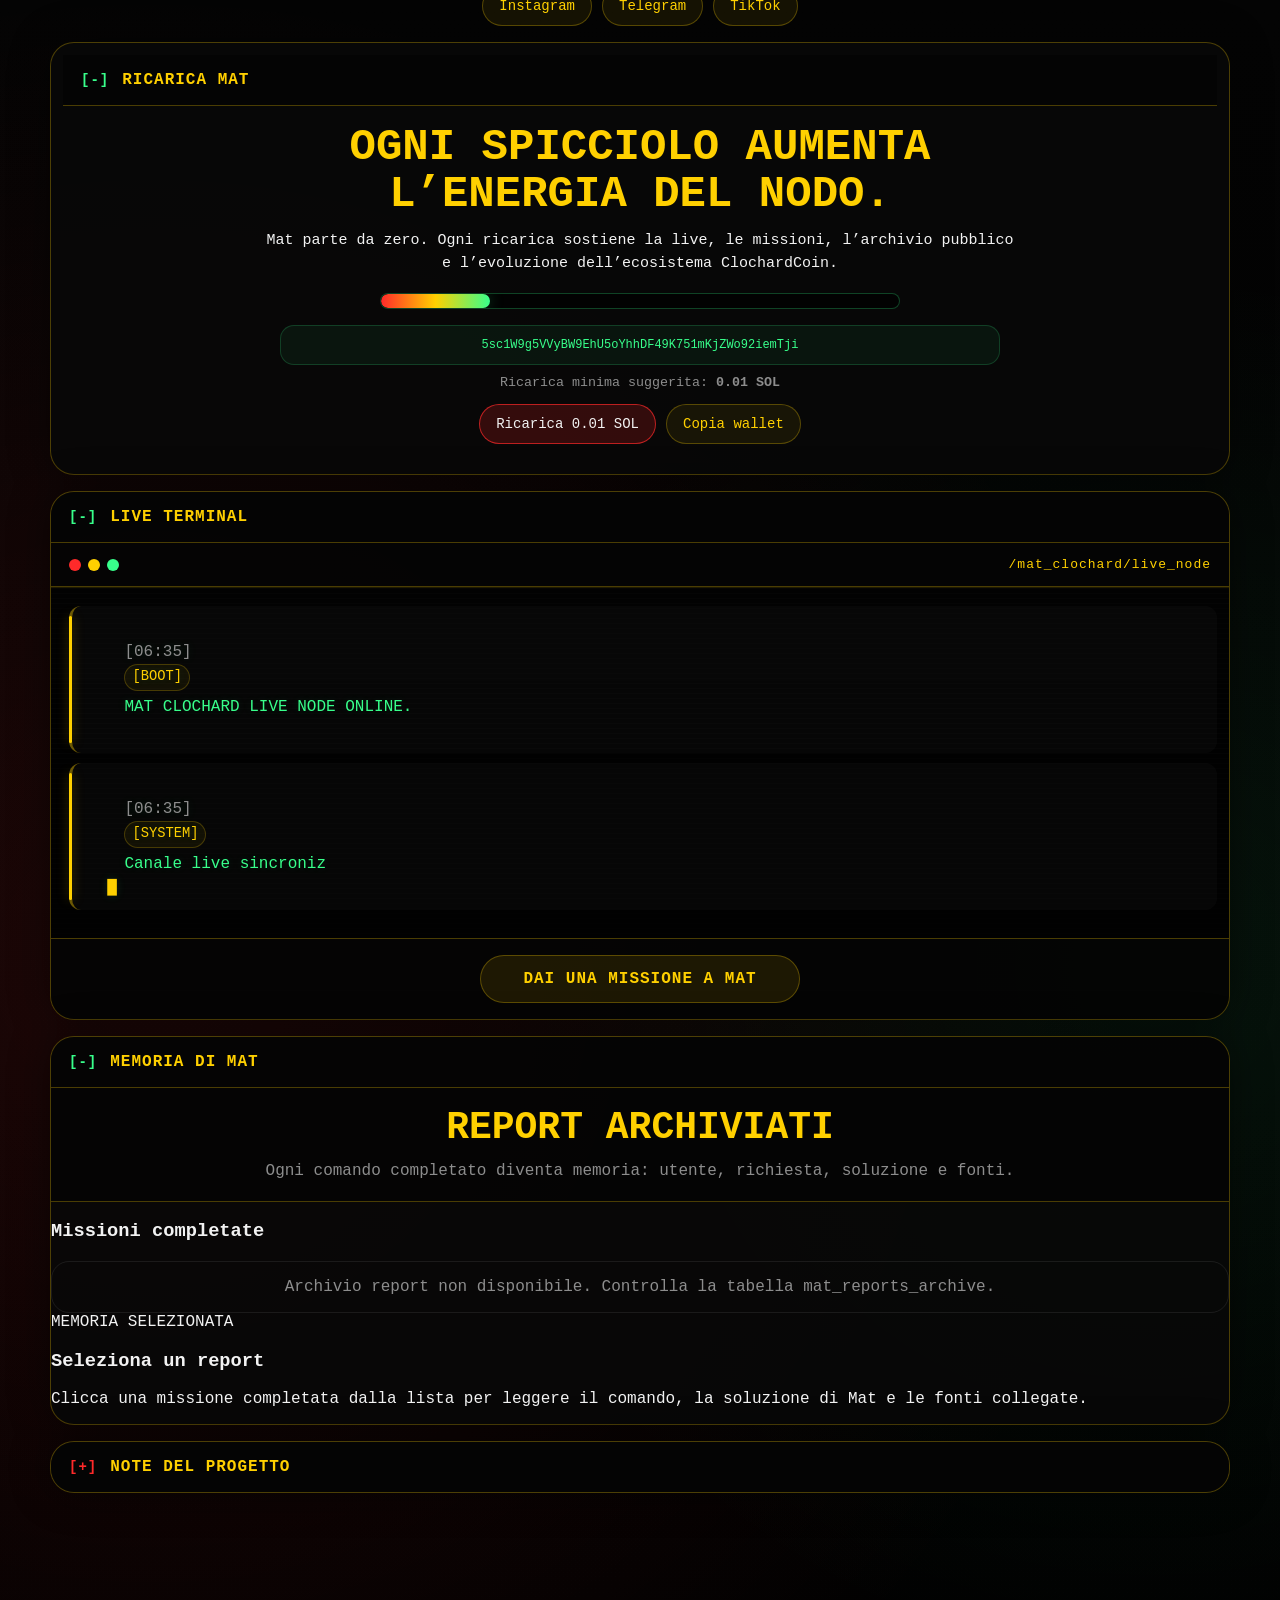
==== commit 4f6f3960: "Update index.html" ====
--- a/live/index.html
+++ b/live/index.html
@@ -241,6 +241,6 @@
 
   <div id="toast" class="toast"></div>
 
-  <script src="./script.js?v=211"></script>
+  <script src="./script.js?v=212"></script>
 </body>
 </html>
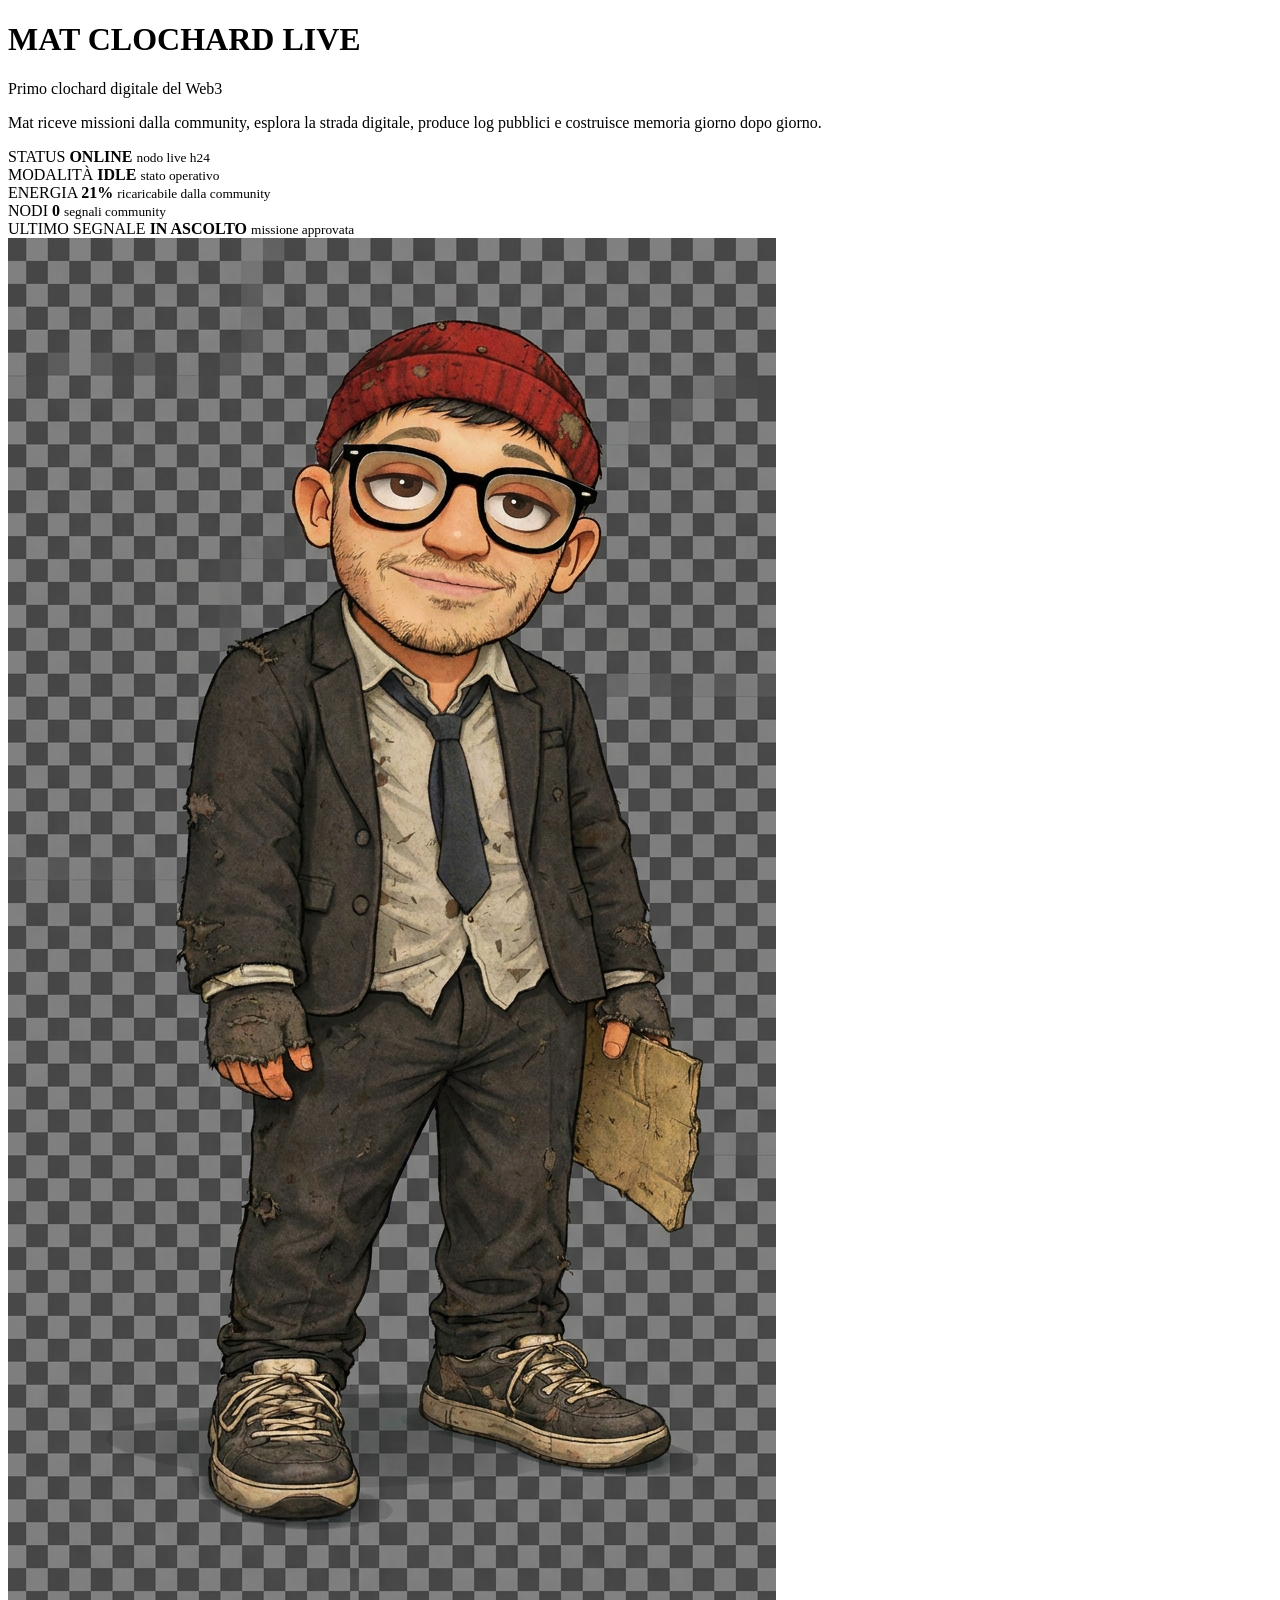
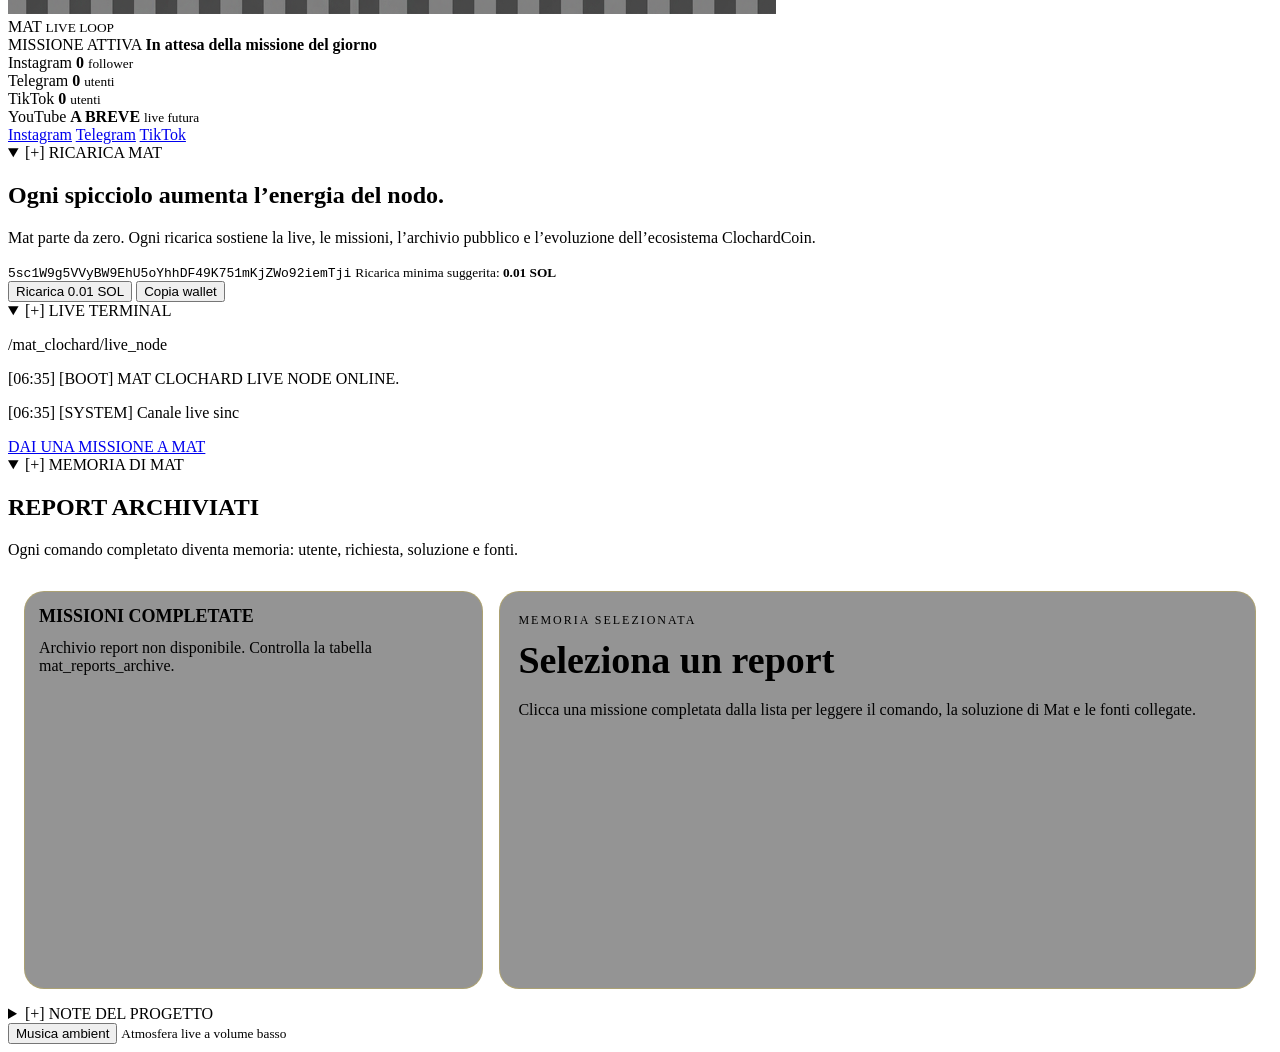
==== commit 3f6df82d: "Update index.html" ====
--- a/live/index.html
+++ b/live/index.html
@@ -241,6 +241,6 @@
 
   <div id="toast" class="toast"></div>
 
-  <script src="./script.js?v=212"></script>
+  <script src="./script.js?v=213"></script>
 </body>
 </html>
--- a/live/style.css
+++ b/live/style.css
@@ -1,1387 +1,155 @@
-:root {
-  --black: #030303;
-  --panel: rgba(8, 8, 8, 0.9);
-  --panel-soft: rgba(255, 255, 255, 0.045);
-  --yellow: #ffd000;
-  --yellow-strong: #ffe45c;
-  --red: #ff2a2a;
-  --green: #38ff8b;
-  --white: #f2f2f2;
-  --muted: #8d8d8d;
-  --border-yellow: rgba(255, 208, 0, 0.28);
-  --border-red: rgba(255, 42, 42, 0.26);
+/* MEMORIA REPORT - LISTA + VISORE FISSO */
+
+.report-memory-layout {
+  display: grid;
+  grid-template-columns: minmax(260px, 0.85fr) minmax(0, 1.4fr);
+  gap: 16px;
+  padding: 16px;
 }
 
-* {
-  box-sizing: border-box;
+.report-list-panel,
+.report-viewer {
+  border: 1px solid rgba(255, 208, 0, 0.22);
+  border-radius: 20px;
+  background: rgba(0, 0, 0, 0.42);
 }
 
-html {
-  min-height: 100%;
-  background: var(--black);
+.report-list-panel {
+  padding: 14px;
 }
 
-body {
-  margin: 0;
-  min-height: 100vh;
-  background:
-    radial-gradient(circle at 50% 18%, rgba(255, 208, 0, 0.16), transparent 30%),
-    radial-gradient(circle at 12% 80%, rgba(255, 42, 42, 0.11), transparent 35%),
-    radial-gradient(circle at 90% 80%, rgba(56, 255, 139, 0.07), transparent 25%),
-    linear-gradient(180deg, #070707 0%, #010101 100%);
-  color: var(--white);
-  font-family: Consolas, Monaco, "Courier New", monospace;
-  overflow-x: hidden;
-  padding-bottom: 74px;
+.report-list-panel h3 {
+  margin: 0 0 12px;
+  color: var(--yellow);
+  font-size: 18px;
+  text-transform: uppercase;
 }
 
-.background-stars {
-  position: fixed;
-  inset: 0;
-  pointer-events: none;
-  opacity: 0.34;
-  background-image:
-    radial-gradient(rgba(255, 255, 255, 0.32) 1px, transparent 1px),
-    radial-gradient(rgba(255, 208, 0, 0.2) 1px, transparent 1px);
-  background-size: 90px 90px, 150px 150px;
-  animation: starDrift 50s linear infinite;
-  z-index: 0;
+.report-list {
+  display: grid;
+  gap: 10px;
+  max-height: 520px;
+  overflow-y: auto;
+  padding-right: 4px;
 }
 
-.background-glow {
-  position: fixed;
-  inset: 0;
-  pointer-events: none;
-  background:
-    linear-gradient(90deg, transparent, rgba(255, 208, 0, 0.035), transparent),
-    linear-gradient(180deg, transparent, rgba(255, 42, 42, 0.035), transparent);
-  z-index: 0;
+.report-list-item {
+  width: 100%;
+  text-align: left;
+  border: 1px solid rgba(255, 208, 0, 0.18);
+  border-radius: 16px;
+  padding: 12px;
+  background: rgba(255, 255, 255, 0.035);
+  color: var(--white);
+  font: inherit;
+  cursor: pointer;
 }
 
-@keyframes starDrift {
-  from { transform: translateY(0); }
-  to { transform: translateY(-220px); }
+.report-list-item span {
+  display: block;
+  color: var(--muted);
+  font-size: 12px;
+  margin-bottom: 6px;
 }
 
-.page {
-  position: relative;
-  z-index: 1;
-  width: min(1180px, calc(100% - 24px));
-  margin: 0 auto;
-  padding: 24px 0 44px;
+.report-list-item strong {
+  display: block;
+  color: var(--yellow);
+  margin-bottom: 6px;
 }
 
-.hero-header {
-  text-align: center;
+.report-list-item small {
+  display: block;
+  color: var(--green);
+  line-height: 1.4;
+}
+
+.report-list-item.active {
+  border-color: rgba(255, 208, 0, 0.62);
+  background: rgba(255, 208, 0, 0.08);
+  box-shadow: 0 0 18px rgba(255, 208, 0, 0.12);
+}
+
+.report-viewer {
+  padding: 18px;
+  min-height: 360px;
+  position: sticky;
+  top: 14px;
+}
+
+.report-viewer-kicker {
+  display: inline-flex;
+  margin-bottom: 10px;
+  color: var(--red);
+  font-size: 12px;
+  letter-spacing: 2px;
+  text-transform: uppercase;
+}
+
+.report-viewer h3 {
+  margin: 0 0 10px;
+  color: var(--yellow);
+  font-size: clamp(24px, 4vw, 38px);
+}
+
+.report-viewer p {
+  color: var(--white);
+  line-height: 1.55;
+}
+
+.report-meta {
+  color: var(--muted) !important;
+  font-size: 13px;
   margin-bottom: 18px;
 }
 
-h1 {
-  margin: 0;
-  color: var(--yellow);
-  font-size: clamp(34px, 7vw, 86px);
-  line-height: 0.9;
-  letter-spacing: -3px;
-  text-shadow:
-    0 0 22px rgba(255, 208, 0, 0.28),
-    0 0 44px rgba(255, 42, 42, 0.18);
+.report-viewer-block {
+  margin-top: 16px;
+  padding: 14px;
+  border: 1px solid rgba(56, 255, 139, 0.18);
+  border-radius: 16px;
+  background: rgba(56, 255, 139, 0.045);
 }
 
-.subtitle {
-  margin: 14px auto 0;
-  max-width: 720px;
-  color: var(--white);
-  font-size: clamp(15px, 2.6vw, 22px);
+.report-viewer-block strong {
+  display: block;
+  margin-bottom: 8px;
+  color: var(--yellow);
+  font-size: 13px;
+  letter-spacing: 1.5px;
 }
 
-.intro-line {
-  max-width: 820px;
-  margin: 14px auto 0;
-  color: var(--muted);
-  font-size: 14px;
-  line-height: 1.6;
-}
-
-.mat-stage {
-  position: relative;
-  display: grid;
-  place-items: center;
-  min-height: 460px;
-  padding: 18px;
-  margin-top: 16px;
-  border: 1px solid var(--border-yellow);
-  border-radius: 34px;
-  background:
-    radial-gradient(circle at 50% 42%, rgba(255, 208, 0, 0.15), transparent 42%),
-    radial-gradient(circle at 50% 80%, rgba(255, 42, 42, 0.08), transparent 45%),
-    rgba(0, 0, 0, 0.38);
-  box-shadow:
-    0 0 60px rgba(0, 0, 0, 0.7),
-    inset 0 0 40px rgba(255, 208, 0, 0.04);
-  overflow: hidden;
-}
-
-.mat-stage::before {
-  content: "";
-  position: absolute;
-  inset: 14px;
-  border: 1px solid rgba(255, 255, 255, 0.055);
-  border-radius: 28px;
-  pointer-events: none;
-}
-
-.mat-glow {
-  position: absolute;
-  width: 420px;
-  height: 420px;
-  border-radius: 50%;
-  background:
-    radial-gradient(circle, rgba(255, 208, 0, 0.25), transparent 58%),
-    radial-gradient(circle, rgba(255, 42, 42, 0.13), transparent 72%);
-  filter: blur(14px);
-  animation: glowPulse 5s ease-in-out infinite;
-}
-
-@keyframes glowPulse {
-  0%, 100% {
-    transform: scale(0.94);
-    opacity: 0.74;
-  }
-
-  50% {
-    transform: scale(1.08);
-    opacity: 1;
-  }
-}
-
-.mat-card {
-  position: relative;
-  z-index: 2;
-  width: min(390px, 76vw);
-  display: grid;
-  place-items: center;
-  animation:
-    matFloat 5.6s ease-in-out infinite,
-    matTurn 8s ease-in-out infinite;
-  transform-style: preserve-3d;
-}
-
-.mat-card::after {
-  content: "";
-  position: absolute;
-  bottom: 8px;
-  width: 72%;
-  height: 28px;
-  border-radius: 50%;
-  background: radial-gradient(circle, rgba(255, 208, 0, 0.55), transparent 72%);
-  filter: blur(5px);
-  z-index: -1;
-}
-
-@keyframes matFloat {
-  0%, 100% { translate: 0 0; }
-  50% { translate: 0 -10px; }
-}
-
-@keyframes matTurn {
-  0%, 100% {
-    transform: perspective(900px) rotateY(-5deg) rotateZ(-0.4deg);
-  }
-
-  50% {
-    transform: perspective(900px) rotateY(6deg) rotateZ(0.4deg);
-  }
-}
-
-.mat-avatar {
-  display: block;
-  width: 100%;
-  height: auto;
-  max-height: 430px;
-  object-fit: contain;
-  background: transparent;
-  filter:
-    drop-shadow(0 0 24px rgba(255, 208, 0, 0.34))
-    drop-shadow(0 0 22px rgba(255, 42, 42, 0.16));
-}
-
-.mat-placeholder {
-  display: none;
-  width: min(340px, 76vw);
-  aspect-ratio: 1 / 1;
-  border-radius: 50%;
-  border: 2px solid var(--border-yellow);
-  background:
-    radial-gradient(circle at 50% 35%, #242424 0 18%, transparent 19%),
-    radial-gradient(circle at 50% 68%, #151515 0 32%, transparent 33%),
-    radial-gradient(circle, rgba(255, 208, 0, 0.18), transparent 66%);
-  box-shadow: 0 0 52px rgba(255, 208, 0, 0.13);
-  place-items: center;
-  text-align: center;
-}
-
-.mat-placeholder span {
-  color: var(--yellow);
-  font-size: 76px;
-  font-weight: 900;
-  letter-spacing: 4px;
-  text-shadow: 0 0 20px rgba(255, 208, 0, 0.52);
-}
-
-.mat-placeholder small {
-  display: block;
-  margin-top: -48px;
-  color: var(--red);
-  letter-spacing: 3px;
-}
-
-.mission-box {
-  position: relative;
-  z-index: 3;
-  width: min(960px, 100%);
-  margin-top: 20px;
-  padding: 20px 18px;
-  border: 1px solid rgba(255, 208, 0, 0.42);
-  border-radius: 22px;
-  background:
-    linear-gradient(90deg, transparent, rgba(255, 208, 0, 0.08), transparent),
-    rgba(0, 0, 0, 0.72);
-  text-align: center;
-  box-shadow:
-    0 0 28px rgba(255, 208, 0, 0.12),
-    inset 0 0 22px rgba(255, 42, 42, 0.06);
-}
-
-.mission-box span {
-  display: block;
-  color: var(--red);
-  font-size: 12px;
-  letter-spacing: 3px;
-  margin-bottom: 9px;
-  text-transform: uppercase;
-}
-
-.mission-box strong {
-  display: block;
-  color: var(--yellow-strong);
-  font-size: clamp(24px, 5.8vw, 46px);
-  line-height: 1.05;
-  font-weight: 900;
-  letter-spacing: -1px;
-  text-transform: uppercase;
-  text-shadow:
-    0 0 14px rgba(255, 208, 0, 0.34),
-    0 2px 0 rgba(0, 0, 0, 0.8);
-}
-
-.social-grid {
-  display: grid;
-  grid-template-columns: repeat(4, 1fr);
-  gap: 12px;
-  margin-top: 16px;
-}
-
-.social-card {
-  min-height: 118px;
-  padding: 14px 10px;
-  border: 1px solid var(--border-yellow);
-  border-radius: 20px;
-  background: var(--panel);
-  text-align: center;
-  display: grid;
-  align-content: center;
-}
-
-.social-card span {
-  display: block;
-  color: var(--muted);
-  font-size: 13px;
-  margin-bottom: 8px;
-}
-
-.social-card strong {
-  display: block;
-  color: var(--yellow);
-  font-size: clamp(24px, 4vw, 36px);
-  line-height: 0.95;
-}
-
-.social-card small {
-  display: block;
-  color: var(--muted);
-  margin-top: 7px;
-  font-size: 12px;
-}
-
-.social-card:nth-child(4) strong {
-  font-size: clamp(18px, 3.2vw, 30px);
-  line-height: 1.05;
-  text-transform: uppercase;
-}
-
-.actions,
-.donation-actions {
-  display: flex;
-  flex-wrap: wrap;
-  justify-content: center;
-  gap: 10px;
-}
-
-.actions {
-  margin: 18px 0;
-}
-
-.actions a,
-.actions button,
-.donation-actions button {
-  appearance: none;
-  border: 1px solid var(--border-yellow);
-  border-radius: 999px;
-  padding: 11px 16px;
-  background: rgba(255, 208, 0, 0.07);
-  color: var(--yellow);
-  font: inherit;
-  font-size: 14px;
-  text-decoration: none;
-  cursor: pointer;
-  transition:
-    transform 0.2s ease,
-    background 0.2s ease,
-    border-color 0.2s ease;
-}
-
-.actions a:hover,
-.actions button:hover,
-.donation-actions button:hover {
-  transform: translateY(-2px);
-  background: rgba(255, 208, 0, 0.14);
-  border-color: rgba(255, 208, 0, 0.62);
-}
-
-.social-actions {
-  margin-bottom: 16px;
-}
-
-.wallet-box,
-.terminal-section,
-.archive-section,
-.legal {
-  margin-top: 16px;
-  border: 1px solid var(--border-yellow);
-  border-radius: 24px;
-  background: var(--panel);
-  box-shadow: 0 0 40px rgba(0, 0, 0, 0.48);
-}
-
-.wallet-box {
-  padding: 18px;
-  text-align: center;
-}
-
-.wallet-box span {
-  display: block;
-  color: var(--muted);
-  margin-bottom: 10px;
-}
-
-.donation-focus {
-  border-color: rgba(255, 42, 42, 0.44);
-  background:
-    radial-gradient(circle at 50% 0%, rgba(255, 42, 42, 0.18), transparent 35%),
-    radial-gradient(circle at 50% 100%, rgba(255, 208, 0, 0.12), transparent 42%),
-    var(--panel);
-}
-
-.donation-focus h2 {
-  margin: 0 auto 12px;
-  color: var(--yellow);
-  max-width: 760px;
-  font-size: clamp(25px, 5vw, 44px);
-  line-height: 1.05;
-  text-transform: uppercase;
-}
-
-.wallet-box code {
-  display: block;
-  max-width: 720px;
-  margin: 16px auto 0;
-  overflow-wrap: anywhere;
+.report-viewer-block p {
+  margin: 0;
   color: var(--green);
-  background: rgba(56, 255, 139, 0.06);
-  border: 1px solid rgba(56, 255, 139, 0.18);
-  border-radius: 14px;
-  padding: 12px;
-  font-size: 12px;
-}
-
-.wallet-box small {
-  display: block;
-  margin-top: 10px;
-  color: var(--muted);
-}
-
-.support-text {
-  max-width: 760px;
-  margin: 12px auto 0;
-  color: var(--white);
-  line-height: 1.55;
-  font-size: 15px;
-}
-
-.donation-actions {
-  margin-top: 14px;
-}
-
-#donateBtn {
-  border-color: rgba(255, 42, 42, 0.68);
-  background: rgba(255, 42, 42, 0.18);
-  color: var(--white);
-}
-
-.terminal-section {
-  overflow: hidden;
-}
-
-.terminal-header {
-  display: flex;
-  align-items: center;
-  justify-content: space-between;
-  gap: 16px;
-  padding: 14px 18px;
-  border-bottom: 1px solid var(--border-yellow);
-  background: rgba(0, 0, 0, 0.42);
-}
-
-.terminal-header p {
-  margin: 0;
-  color: var(--yellow);
-  font-size: 13px;
-  letter-spacing: 1px;
-}
-
-.terminal-dots {
-  display: flex;
-  gap: 7px;
-}
-
-.terminal-dots span {
-  width: 12px;
-  height: 12px;
-  border-radius: 50%;
-  background: var(--red);
-}
-
-.terminal-dots span:nth-child(2) {
-  background: var(--yellow);
-}
-
-.terminal-dots span:nth-child(3) {
-  background: var(--green);
-}
-
-.terminal {
-  min-height: 330px;
-  max-height: 470px;
-  overflow-y: auto;
-  overflow-x: hidden;
-  padding: 18px;
-  padding-right: 12px;
-  background:
-    linear-gradient(180deg, rgba(0, 0, 0, 0.16), rgba(0, 0, 0, 0.42)),
-    rgba(0, 0, 0, 0.56);
-  -webkit-overflow-scrolling: touch;
-  scrollbar-width: thin;
-  scrollbar-color: var(--yellow) #080808;
-}
-
-.terminal::-webkit-scrollbar {
-  width: 8px;
-}
-
-.terminal::-webkit-scrollbar-track {
-  background: #080808;
-  border-radius: 20px;
-}
-
-.terminal::-webkit-scrollbar-thumb {
-  background: linear-gradient(180deg, var(--yellow), var(--red));
-  border-radius: 20px;
-}
-
-.terminal-line {
-  margin: 0 0 12px;
-  color: var(--green);
-  font-size: clamp(13px, 2.1vw, 18px);
-  line-height: 1.48;
-  white-space: pre-wrap;
-  text-shadow: 0 0 10px rgba(56, 255, 139, 0.13);
-}
-
-.terminal-line .time {
-  color: var(--muted);
-}
-
-.terminal-line .category {
-  color: var(--yellow);
-}
-
-.terminal-line.alert .category {
-  color: var(--red);
-}
-
-.cursor::after {
-  content: "█";
-  display: inline-block;
-  margin-left: 2px;
-  color: var(--yellow);
-  animation: blink 0.85s steps(1) infinite;
-}
-
-@keyframes blink {
-  50% { opacity: 0; }
-}
-
-.terminal-footer {
-  padding: 16px 18px;
-  border-top: 1px solid var(--border-yellow);
-  background: rgba(0, 0, 0, 0.42);
-  text-align: center;
-}
-
-.command-footer a {
-  display: inline-flex;
-  justify-content: center;
-  align-items: center;
-  min-width: min(100%, 320px);
-  padding: 14px 22px;
-  border: 1px solid var(--border-yellow);
-  border-radius: 999px;
-  background: rgba(255, 208, 0, 0.1);
-  color: var(--yellow);
-  text-decoration: none;
-  font-weight: 900;
-  letter-spacing: 1px;
-}
-
-.command-footer a:hover {
-  background: rgba(255, 208, 0, 0.18);
-}
-
-.archive-section {
-  overflow: hidden;
-}
-
-.archive-header {
-  padding: 18px;
-  border-bottom: 1px solid var(--border-yellow);
-  background: rgba(0, 0, 0, 0.42);
-  text-align: center;
-}
-
-.archive-header h2 {
-  margin: 0;
-  color: var(--yellow);
-  font-size: clamp(22px, 5vw, 38px);
-  text-transform: uppercase;
-}
-
-.archive-header p {
-  margin: 10px auto 0;
-  max-width: 760px;
-  color: var(--muted);
-  line-height: 1.5;
-}
-
-.archive-list {
-  display: grid;
-  gap: 12px;
-  padding: 16px;
-}
-
-.archive-day {
-  border: 1px solid rgba(255, 208, 0, 0.2);
-  border-radius: 18px;
-  background: rgba(255, 255, 255, 0.035);
-  overflow: hidden;
-}
-
-.archive-day summary {
-  padding: 14px;
-  cursor: pointer;
-  color: var(--yellow);
-  font-weight: 700;
-}
-
-.archive-day-content {
-  padding: 0 14px 14px;
-  color: var(--white);
-}
-
-.archive-objective {
-  margin: 0 0 12px;
-  color: var(--yellow-strong);
-  text-transform: uppercase;
-  line-height: 1.35;
-}
-
-.archive-stats {
-  margin: 0 0 12px;
-  color: var(--muted);
-  line-height: 1.4;
-}
-
-.archive-log {
-  margin: 0 0 10px;
-  color: var(--green);
-  line-height: 1.45;
   white-space: pre-wrap;
 }
 
-.archive-log span {
-  color: var(--muted);
+.report-viewer-block a {
+  color: var(--yellow);
+  text-decoration: underline;
+  text-underline-offset: 3px;
+  word-break: break-all;
+  overflow-wrap: anywhere;
 }
 
-.archive-empty {
-  padding: 16px;
-  border: 1px solid rgba(255, 255, 255, 0.08);
-  border-radius: 18px;
-  color: var(--muted);
-  text-align: center;
-}
-
-.legal {
-  padding: 18px;
-  color: var(--muted);
-}
-
-.legal h2 {
-  margin: 0 0 10px;
-  color: var(--yellow);
-  font-size: 20px;
-}
-
-.legal p {
-  line-height: 1.6;
-}
-
-details {
-  margin-top: 12px;
-  padding: 12px;
-  border: 1px solid rgba(255, 255, 255, 0.08);
-  border-radius: 16px;
-  background: var(--panel-soft);
-}
-
-summary {
-  color: var(--white);
-  cursor: pointer;
-}
-
-.audio-bar {
-  position: fixed;
-  left: 12px;
-  right: 12px;
-  bottom: 12px;
-  z-index: 8;
-  display: flex;
-  align-items: center;
-  justify-content: center;
-  gap: 10px;
-  min-height: 50px;
-  padding: 8px 12px;
-  border: 1px solid rgba(255, 208, 0, 0.34);
-  border-radius: 999px;
-  background: rgba(3, 3, 3, 0.92);
-  box-shadow: 0 0 28px rgba(0, 0, 0, 0.65);
-  backdrop-filter: blur(10px);
-}
-
-.audio-bar button {
-  appearance: none;
-  border: 1px solid var(--border-red);
-  border-radius: 999px;
-  padding: 9px 14px;
-  background: rgba(255, 42, 42, 0.14);
-  color: var(--white);
-  font: inherit;
-  font-size: 12px;
-  cursor: pointer;
-}
-
-.audio-bar small {
-  color: var(--muted);
-  font-size: 11px;
-}
-
-.toast {
-  position: fixed;
-  left: 50%;
-  bottom: 82px;
-  z-index: 10;
-  transform: translateX(-50%) translateY(20px);
-  padding: 12px 16px;
-  border: 1px solid var(--border-yellow);
-  border-radius: 999px;
-  background: rgba(0, 0, 0, 0.88);
-  color: var(--yellow);
-  opacity: 0;
-  pointer-events: none;
-  transition:
-    opacity 0.25s ease,
-    transform 0.25s ease;
-}
-
-.toast.show {
-  opacity: 1;
-  transform: translateX(-50%) translateY(0);
+.report-viewer-block a:hover {
+  color: var(--yellow-strong);
+  text-shadow: 0 0 12px rgba(255, 208, 0, 0.35);
 }
 
 @media (max-width: 820px) {
-  .page {
-    width: min(100% - 16px, 1180px);
-    padding-top: 18px;
+  .report-memory-layout {
+    grid-template-columns: 1fr;
   }
 
-  h1 {
-    letter-spacing: -1px;
+  .report-list {
+    max-height: 260px;
   }
 
-  .mat-stage {
-    min-height: 430px;
-    padding: 14px;
-    border-radius: 28px;
+  .report-viewer {
+    position: relative;
+    top: auto;
+    min-height: auto;
   }
-
-  .mat-card {
-    width: min(330px, 72vw);
-  }
-
-  .mat-avatar {
-    max-height: 360px;
-  }
-
-  .mission-box strong {
-    font-size: clamp(24px, 6.5vw, 38px);
-  }
-
-  .social-grid {
-    grid-template-columns: repeat(4, 1fr);
-    gap: 8px;
-  }
-
-  .social-card {
-    min-height: 100px;
-    padding: 12px 6px;
-  }
-
-  .social-card strong {
-    font-size: 24px;
-  }
-
-  .social-card:nth-child(4) strong {
-    font-size: 16px;
-    line-height: 1.05;
-  }
-}
-
-@media (max-width: 520px) {
-  .page {
-    width: min(100% - 12px, 1180px);
-  }
-
-  .mat-stage {
-    min-height: 410px;
-  }
-
-  .mat-card {
-    width: min(300px, 74vw);
-  }
-
-  .mission-box {
-    padding: 18px 12px;
-  }
-
-  .mission-box strong {
-    font-size: clamp(25px, 7.2vw, 36px);
-  }
-
-  .social-grid {
-    grid-template-columns: repeat(4, 1fr);
-  }
-
-  .social-card span {
-    font-size: 10px;
-  }
-
-  .social-card strong {
-    font-size: 22px;
-  }
-
-  .social-card small {
-    font-size: 10px;
-  }
-
-  .social-card:nth-child(4) strong {
-    font-size: 15px;
-  }
-
-  .actions {
-    gap: 8px;
-  }
-
-  .actions a,
-  .actions button,
-  .donation-actions button {
-    padding: 10px 12px;
-    font-size: 12px;
-  }
-
-  .terminal {
-    min-height: 320px;
-    max-height: 420px;
-    padding: 14px;
-    padding-right: 10px;
-  }
-
-  .audio-bar {
-    left: 8px;
-    right: 8px;
-    bottom: 8px;
-  }
-
-  .audio-bar small {
-    display: none;
-  }
-}
-/* VIDEO LOOP MAT */
-.mat-video-card {
-  width: min(420px, 92vw);
-  aspect-ratio: 9 / 16;
-  border-radius: 28px;
-  overflow: hidden;
-  border: 1px solid rgba(255, 208, 0, 0.45);
-  background: #000;
-  box-shadow:
-    0 0 36px rgba(255, 208, 0, 0.22),
-    0 0 54px rgba(255, 42, 42, 0.16);
-  animation: none;
-}
-
-.mat-video-card::after {
-  display: none;
-}
-
-.mat-video {
-  display: block;
-  width: 100%;
-  height: 100%;
-  object-fit: cover;
-  object-position: center center;
-  background: #000;
-  filter: brightness(1.25) contrast(1.08) saturate(1.08);
-}
-
-.mat-video-card .mat-placeholder {
-  display: none;
-}
-
-@media (max-width: 820px) {
-  .mat-video-card {
-    width: min(380px, 92vw);
-    aspect-ratio: 9 / 16;
-  }
-}
-
-@media (max-width: 520px) {
-  .mat-video-card {
-    width: min(360px, 92vw);
-    aspect-ratio: 9 / 16;
-    border-radius: 22px;
-  }
-}
-/* CARD TERMINALE APRI / CHIUDI */
-.collapsible-card {
-  margin-top: 16px;
-  border: 1px solid var(--border-yellow);
-  border-radius: 24px;
-  background: var(--panel);
-  box-shadow: 0 0 40px rgba(0, 0, 0, 0.48);
-  overflow: hidden;
-}
-
-.collapsible-card > summary {
-  list-style: none;
-  display: flex;
-  align-items: center;
-  gap: 10px;
-  padding: 16px 18px;
-  color: var(--yellow);
-  background: rgba(0, 0, 0, 0.46);
-  border-bottom: 1px solid var(--border-yellow);
-  cursor: pointer;
-  font-weight: 900;
-  letter-spacing: 1px;
-  text-transform: uppercase;
-}
-
-.collapsible-card > summary::-webkit-details-marker {
-  display: none;
-}
-
-.collapsible-card > summary span {
-  color: var(--green);
-}
-
-.collapsible-card:not([open]) > summary {
-  border-bottom: none;
-}
-
-.collapsible-card:not([open]) > summary span {
-  color: var(--red);
-}
-
-.collapsible-card[open] > summary span::before {
-  content: "[-]";
-}
-
-.collapsible-card:not([open]) > summary span::before {
-  content: "[+]";
-}
-
-.collapsible-card > summary span {
-  font-size: 0;
-}
-
-.collapsible-card > summary span::before {
-  font-size: 14px;
-}
-
-.collapsible-content {
-  animation: openCard 0.22s ease-out;
-}
-
-@keyframes openCard {
-  from {
-    opacity: 0;
-    transform: translateY(-6px);
-  }
-
-  to {
-    opacity: 1;
-    transform: translateY(0);
-  }
-}
-
-/* PULIZIA CARD COLLASSABILI */
-.collapsible-card.wallet-box,
-.collapsible-card.terminal-section,
-.collapsible-card.archive-section,
-.collapsible-card.legal {
-  padding: 0;
-}
-
-.collapsible-card .wallet-box {
-  margin-top: 0;
-  border: 0;
-  border-radius: 0;
-  box-shadow: none;
-  background: transparent;
-}
-
-.collapsible-card .terminal-header {
-  border-top: 0;
-}
-
-.collapsible-card.legal {
-  color: var(--muted);
-}
-
-.legal-content {
-  padding: 18px;
-}
-
-.legal-content p {
-  line-height: 1.6;
-}
-/* ECOSISTEMA MAT - CONTROL PANEL */
-
-.control-panel {
-  display: grid;
-  grid-template-columns: repeat(4, 1fr);
-  gap: 11px;
-  margin: 18px 0 16px;
-}
-
-.control-card {
-  min-height: 112px;
-  padding: 14px 10px;
-  border: 1px solid rgba(255, 208, 0, 0.32);
-  border-radius: 20px;
-  background:
-    radial-gradient(circle at 50% 0%, rgba(255, 208, 0, 0.08), transparent 45%),
-    rgba(8, 8, 8, 0.88);
-  text-align: center;
-  display: grid;
-  align-content: center;
-  box-shadow: inset 0 0 20px rgba(255, 208, 0, 0.035);
-}
-
-.control-card span {
-  display: block;
-  color: var(--muted);
-  font-size: 11px;
-  letter-spacing: 2px;
-  margin-bottom: 8px;
-}
-
-.control-card strong {
-  display: block;
-  color: var(--yellow);
-  font-size: clamp(18px, 3.5vw, 30px);
-  line-height: 1;
-  text-transform: uppercase;
-  overflow-wrap: anywhere;
-}
-
-.control-card small {
-  display: block;
-  color: var(--muted);
-  margin-top: 8px;
-  font-size: 10px;
-}
-
-.energy-card strong {
-  color: var(--green);
-}
-
-.energy-meter {
-  width: min(520px, 100%);
-  height: 16px;
-  margin: 18px auto 10px;
-  border: 1px solid rgba(56, 255, 139, 0.26);
-  border-radius: 999px;
-  background: rgba(0, 0, 0, 0.65);
-  overflow: hidden;
-}
-
-.energy-bar {
-  height: 100%;
-  width: 21%;
-  border-radius: 999px;
-  background: linear-gradient(90deg, var(--red), var(--yellow), var(--green));
-  box-shadow: 0 0 16px rgba(56, 255, 139, 0.24);
-  transition: width 0.4s ease;
-}
-
-@media (max-width: 820px) {
-  .control-panel {
-    grid-template-columns: repeat(2, 1fr);
-  }
-}
-
-@media (max-width: 520px) {
-  .control-panel {
-    grid-template-columns: repeat(2, 1fr);
-    gap: 8px;
-  }
-
-  .control-card {
-    min-height: 96px;
-    padding: 12px 8px;
-  }
-
-  .control-card strong {
-    font-size: 18px;
-  }
-}
-/* LIVE TERMINAL V2 - LOGICA VISIVA MISSIONI */
-
-.terminal {
-  background:
-    linear-gradient(180deg, rgba(0, 0, 0, 0.42), rgba(0, 0, 0, 0.72)),
-    repeating-linear-gradient(
-      180deg,
-      rgba(255, 255, 255, 0.018) 0,
-      rgba(255, 255, 255, 0.018) 1px,
-      transparent 1px,
-      transparent 5px
-    ),
-    #030303;
-  border-top: 1px solid rgba(255, 208, 0, 0.12);
-}
-
-.terminal-line {
-  position: relative;
-  margin: 0 0 10px;
-  padding: 10px 12px 10px 14px;
-  border-left: 3px solid rgba(56, 255, 139, 0.32);
-  border-radius: 12px;
-  background: rgba(255, 255, 255, 0.025);
-  color: var(--green);
-  font-size: clamp(12px, 2vw, 16px);
-  line-height: 1.5;
-}
-
-.terminal-line::before {
-  content: "";
-  position: absolute;
-  left: -3px;
-  top: 10px;
-  bottom: 10px;
-  width: 3px;
-  border-radius: 999px;
-  background: rgba(56, 255, 139, 0.7);
-  box-shadow: 0 0 10px rgba(56, 255, 139, 0.35);
-}
-
-.terminal-line .time {
-  color: var(--muted);
-}
-
-.terminal-line .category {
-  display: inline-flex;
-  margin: 0 6px 4px 0;
-  padding: 2px 7px;
-  border: 1px solid rgba(255, 208, 0, 0.22);
-  border-radius: 999px;
-  color: var(--yellow);
-  background: rgba(255, 208, 0, 0.055);
-  font-size: 0.86em;
-}
-
-/* CATEGORIE LOG */
-
-.terminal-line.cat-BOOT,
-.terminal-line.cat-SYSTEM,
-.terminal-line.cat-STATUS {
-  border-left-color: rgba(255, 208, 0, 0.4);
-}
-
-.terminal-line.cat-BOOT::before,
-.terminal-line.cat-SYSTEM::before,
-.terminal-line.cat-STATUS::before {
-  background: var(--yellow);
-  box-shadow: 0 0 12px rgba(255, 208, 0, 0.35);
-}
-
-.terminal-line.cat-MISSION {
-  border-left-color: rgba(255, 208, 0, 0.78);
-  background:
-    linear-gradient(90deg, rgba(255, 208, 0, 0.08), rgba(255, 208, 0, 0.025)),
-    rgba(255, 255, 255, 0.025);
-}
-
-.terminal-line.cat-MISSION::before {
-  background: var(--yellow);
-  box-shadow: 0 0 16px rgba(255, 208, 0, 0.48);
-}
-
-.terminal-line.cat-SCAN {
-  border-left-color: rgba(56, 255, 139, 0.5);
-}
-
-.terminal-line.cat-SCAN .category {
-  color: var(--green);
-  border-color: rgba(56, 255, 139, 0.22);
-  background: rgba(56, 255, 139, 0.05);
-}
-
-.terminal-line.cat-USER_SIGNAL {
-  border-left-color: rgba(255, 42, 42, 0.58);
-  background:
-    linear-gradient(90deg, rgba(255, 42, 42, 0.08), rgba(255, 42, 42, 0.02)),
-    rgba(255, 255, 255, 0.025);
-}
-
-.terminal-line.cat-USER_SIGNAL::before {
-  background: var(--red);
-  box-shadow: 0 0 14px rgba(255, 42, 42, 0.42);
-}
-
-.terminal-line.cat-USER_SIGNAL .category {
-  color: var(--red);
-  border-color: rgba(255, 42, 42, 0.28);
-  background: rgba(255, 42, 42, 0.06);
-}
-
-.terminal-line.cat-RESULT {
-  border-left-color: rgba(255, 208, 0, 0.6);
-}
-
-.terminal-line.cat-RESULT .category {
-  color: var(--yellow-strong);
-}
-
-.terminal-line.cat-MAT {
-  color: var(--white);
-  border-left-color: rgba(255, 255, 255, 0.25);
-  font-style: italic;
-}
-
-.terminal-line.cat-REPORT,
-.terminal-line.cat-ERROR,
-.terminal-line.alert {
-  border-left-color: rgba(255, 42, 42, 0.72);
-  background:
-    linear-gradient(90deg, rgba(255, 42, 42, 0.1), rgba(255, 42, 42, 0.025)),
-    rgba(255, 255, 255, 0.025);
-}
-
-.terminal-line.cat-REPORT::before,
-.terminal-line.cat-ERROR::before,
-.terminal-line.alert::before {
-  background: var(--red);
-  box-shadow: 0 0 14px rgba(255, 42, 42, 0.45);
-}
-
-.terminal-line.cat-IDLE {
-  color: var(--muted);
-  border-left-color: rgba(255, 255, 255, 0.16);
-}
-
-.terminal-line.cat-IDLE::before {
-  background: rgba(255, 255, 255, 0.22);
-  box-shadow: none;
-}
-
-/* EVIDENZA MISSIONE ATTIVA */
-
-.mission-box {
-  animation: missionBreath 5.5s ease-in-out infinite;
-}
-
-@keyframes missionBreath {
-  0%, 100% {
-    box-shadow:
-      0 0 28px rgba(255, 208, 0, 0.12),
-      inset 0 0 22px rgba(255, 42, 42, 0.06);
-  }
-
-  50% {
-    box-shadow:
-      0 0 44px rgba(255, 208, 0, 0.22),
-      inset 0 0 30px rgba(255, 42, 42, 0.1);
-  }
-}
-
-.control-card {
-  position: relative;
-  overflow: hidden;
-}
-
-.control-card::after {
-  content: "";
-  position: absolute;
-  inset: 0;
-  background: linear-gradient(120deg, transparent, rgba(255, 208, 0, 0.06), transparent);
-  transform: translateX(-120%);
-  animation: cardScan 8s linear infinite;
-}
-
-@keyframes cardScan {
-  0% { transform: translateX(-120%); }
-  45% { transform: translateX(120%); }
-  100% { transform: translateX(120%); }
-}
-
-@media (max-width: 520px) {
-  .terminal-line {
-    padding: 9px 10px 9px 12px;
-    font-size: 12px;
-  }
-
-  .terminal-line .category {
-    display: inline-flex;
-    margin-top: 4px;
-  }
-}
-/* MODALITÀ MAT - COLORI OPERATIVI */
-
-.mode-card strong {
-  transition:
-    color 0.25s ease,
-    text-shadow 0.25s ease;
-}
-
-body.mode-IDLE .mode-card strong {
-  color: var(--muted);
-  text-shadow: none;
-}
-
-body.mode-SCANNING .mode-card strong {
-  color: var(--yellow);
-  text-shadow: 0 0 16px rgba(255, 208, 0, 0.34);
-}
-
-body.mode-ANALYZING .mode-card strong {
-  color: #54d6ff;
-  text-shadow: 0 0 16px rgba(84, 214, 255, 0.34);
-}
-
-body.mode-EXECUTING .mode-card strong {
-  color: var(--green);
-  text-shadow: 0 0 16px rgba(56, 255, 139, 0.34);
-}
-
-body.mode-REPORTING .mode-card strong {
-  color: var(--white);
-  text-shadow: 0 0 16px rgba(255, 255, 255, 0.28);
-}
-
-body.mode-ALERT .mode-card strong {
-  color: var(--red);
-  text-shadow: 0 0 18px rgba(255, 42, 42, 0.48);
-  animation: modeAlertPulse 1.1s ease-in-out infinite;
-}
-
-body.mode-SCANNING .mission-box {
-  border-color: rgba(255, 208, 0, 0.62);
-}
-
-body.mode-ANALYZING .mission-box {
-  border-color: rgba(84, 214, 255, 0.55);
-  box-shadow:
-    0 0 36px rgba(84, 214, 255, 0.14),
-    inset 0 0 24px rgba(84, 214, 255, 0.06);
-}
-
-body.mode-EXECUTING .mission-box {
-  border-color: rgba(56, 255, 139, 0.55);
-  box-shadow:
-    0 0 36px rgba(56, 255, 139, 0.14),
-    inset 0 0 24px rgba(56, 255, 139, 0.06);
-}
-
-body.mode-REPORTING .mission-box {
-  border-color: rgba(255, 255, 255, 0.42);
-}
-
-body.mode-ALERT .mission-box {
-  border-color: rgba(255, 42, 42, 0.7);
-  box-shadow:
-    0 0 42px rgba(255, 42, 42, 0.2),
-    inset 0 0 28px rgba(255, 42, 42, 0.08);
-}
-
-@keyframes modeAlertPulse {
-  0%, 100% { opacity: 1; }
-  50% { opacity: 0.58; }
-}
-/* LINK FONTI NELLA MEMORIA DI MAT */
-
-.archive-log a {
-  color: var(--yellow);
-  text-decoration: underline;
-  text-decoration-thickness: 1px;
-  text-underline-offset: 3px;
-  word-break: break-all;
-  overflow-wrap: anywhere;
-  transition:
-    color 0.2s ease,
-    text-shadow 0.2s ease;
-}
-
-.archive-log a:hover {
-  color: var(--yellow-strong);
-  text-shadow: 0 0 12px rgba(255, 208, 0, 0.35);
 }
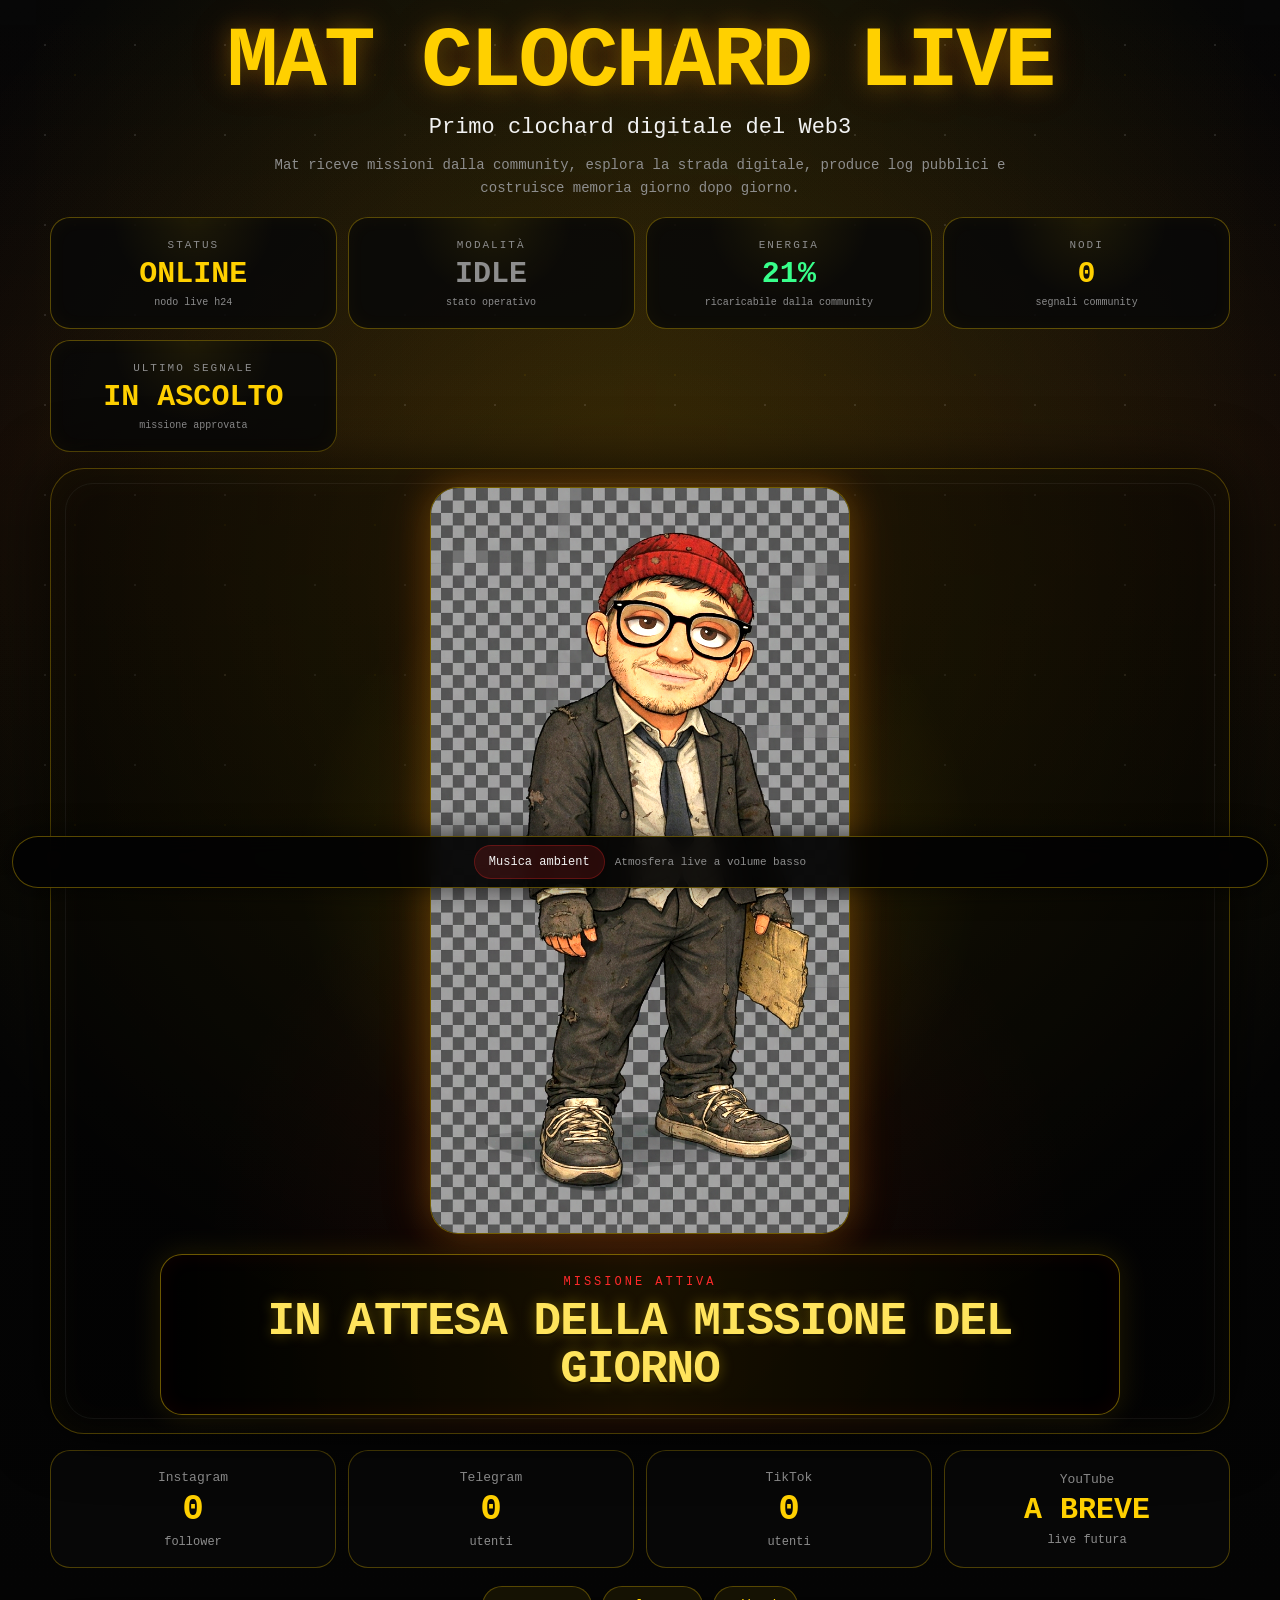
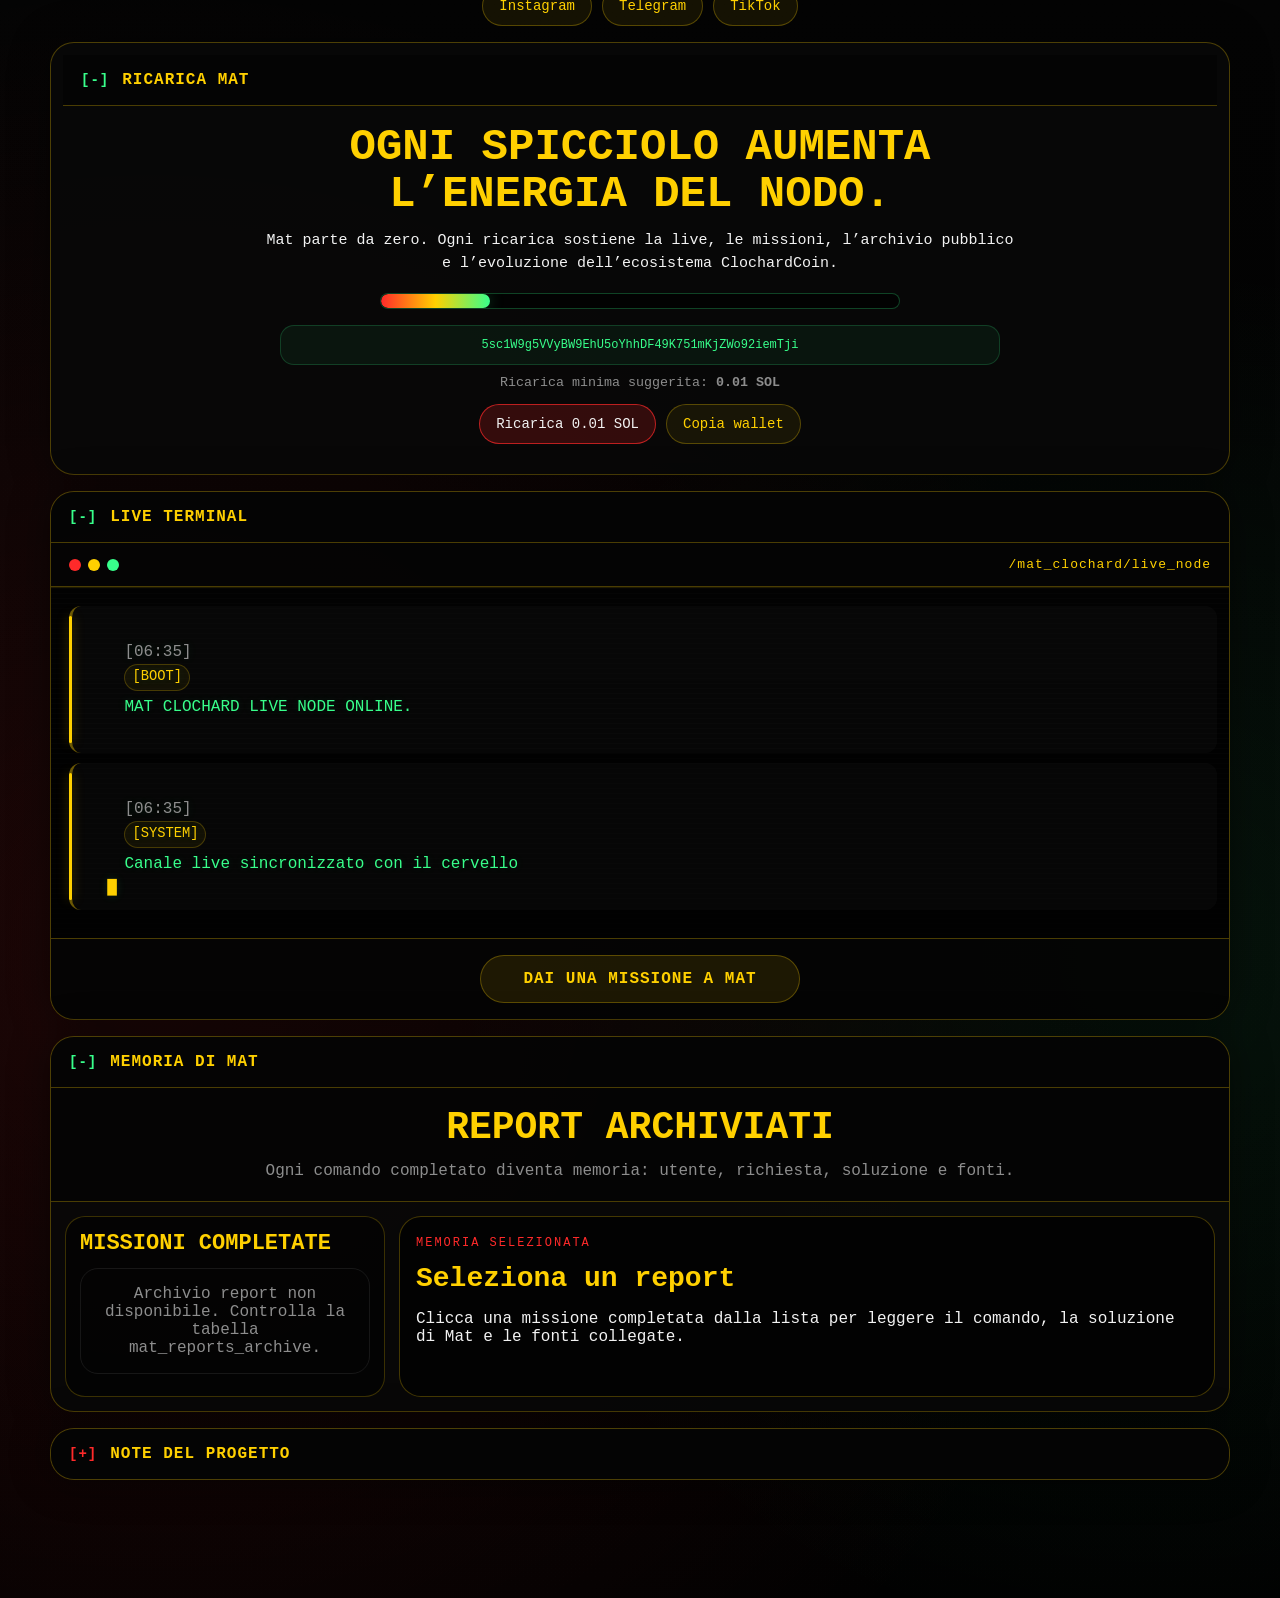
==== commit 90f27a8b: "Update index.html" ====
--- a/live/index.html
+++ b/live/index.html
@@ -241,6 +241,6 @@
 
   <div id="toast" class="toast"></div>
 
-  <script src="./script.js?v=213"></script>
+  <script src="./script.js?v=215"></script>
 </body>
 </html>
--- a/live/style.css
+++ b/live/style.css
@@ -1,47 +1,1104 @@
-/* MEMORIA REPORT - LISTA + VISORE FISSO */
+:root {
+  --black: #030303;
+  --panel: rgba(8, 8, 8, 0.9);
+  --panel-soft: rgba(255, 255, 255, 0.045);
+  --yellow: #ffd000;
+  --yellow-strong: #ffe45c;
+  --red: #ff2a2a;
+  --green: #38ff8b;
+  --white: #f2f2f2;
+  --muted: #8d8d8d;
+  --border-yellow: rgba(255, 208, 0, 0.28);
+  --border-red: rgba(255, 42, 42, 0.26);
+}
+
+* {
+  box-sizing: border-box;
+}
+
+html {
+  min-height: 100%;
+  background: var(--black);
+}
+
+body {
+  margin: 0;
+  min-height: 100vh;
+  background:
+    radial-gradient(circle at 50% 18%, rgba(255, 208, 0, 0.16), transparent 30%),
+    radial-gradient(circle at 12% 80%, rgba(255, 42, 42, 0.11), transparent 35%),
+    radial-gradient(circle at 90% 80%, rgba(56, 255, 139, 0.07), transparent 25%),
+    linear-gradient(180deg, #070707 0%, #010101 100%);
+  color: var(--white);
+  font-family: Consolas, Monaco, "Courier New", monospace;
+  overflow-x: hidden;
+  padding-bottom: 74px;
+}
+
+.background-stars {
+  position: fixed;
+  inset: 0;
+  pointer-events: none;
+  opacity: 0.34;
+  background-image:
+    radial-gradient(rgba(255, 255, 255, 0.32) 1px, transparent 1px),
+    radial-gradient(rgba(255, 208, 0, 0.2) 1px, transparent 1px);
+  background-size: 90px 90px, 150px 150px;
+  animation: starDrift 50s linear infinite;
+  z-index: 0;
+}
+
+.background-glow {
+  position: fixed;
+  inset: 0;
+  pointer-events: none;
+  background:
+    linear-gradient(90deg, transparent, rgba(255, 208, 0, 0.035), transparent),
+    linear-gradient(180deg, transparent, rgba(255, 42, 42, 0.035), transparent);
+  z-index: 0;
+}
+
+@keyframes starDrift {
+  from { transform: translateY(0); }
+  to { transform: translateY(-220px); }
+}
+
+.page {
+  position: relative;
+  z-index: 1;
+  width: min(1180px, calc(100% - 24px));
+  margin: 0 auto;
+  padding: 24px 0 44px;
+}
+
+.hero-header {
+  text-align: center;
+  margin-bottom: 18px;
+}
+
+h1 {
+  margin: 0;
+  color: var(--yellow);
+  font-size: clamp(34px, 7vw, 86px);
+  line-height: 0.9;
+  letter-spacing: -3px;
+  text-shadow:
+    0 0 22px rgba(255, 208, 0, 0.28),
+    0 0 44px rgba(255, 42, 42, 0.18);
+}
+
+.subtitle {
+  margin: 14px auto 0;
+  max-width: 720px;
+  color: var(--white);
+  font-size: clamp(15px, 2.6vw, 22px);
+}
+
+.intro-line {
+  max-width: 820px;
+  margin: 14px auto 0;
+  color: var(--muted);
+  font-size: 14px;
+  line-height: 1.6;
+}
+
+.mat-stage {
+  position: relative;
+  display: grid;
+  place-items: center;
+  min-height: 460px;
+  padding: 18px;
+  margin-top: 16px;
+  border: 1px solid var(--border-yellow);
+  border-radius: 34px;
+  background:
+    radial-gradient(circle at 50% 42%, rgba(255, 208, 0, 0.15), transparent 42%),
+    radial-gradient(circle at 50% 80%, rgba(255, 42, 42, 0.08), transparent 45%),
+    rgba(0, 0, 0, 0.38);
+  box-shadow:
+    0 0 60px rgba(0, 0, 0, 0.7),
+    inset 0 0 40px rgba(255, 208, 0, 0.04);
+  overflow: hidden;
+}
+
+.mat-stage::before {
+  content: "";
+  position: absolute;
+  inset: 14px;
+  border: 1px solid rgba(255, 255, 255, 0.055);
+  border-radius: 28px;
+  pointer-events: none;
+}
+
+.mat-glow {
+  position: absolute;
+  width: 420px;
+  height: 420px;
+  border-radius: 50%;
+  background:
+    radial-gradient(circle, rgba(255, 208, 0, 0.25), transparent 58%),
+    radial-gradient(circle, rgba(255, 42, 42, 0.13), transparent 72%);
+  filter: blur(14px);
+  animation: glowPulse 5s ease-in-out infinite;
+}
+
+@keyframes glowPulse {
+  0%, 100% {
+    transform: scale(0.94);
+    opacity: 0.74;
+  }
+
+  50% {
+    transform: scale(1.08);
+    opacity: 1;
+  }
+}
+
+.mat-card {
+  position: relative;
+  z-index: 2;
+  width: min(390px, 76vw);
+  display: grid;
+  place-items: center;
+  animation:
+    matFloat 5.6s ease-in-out infinite,
+    matTurn 8s ease-in-out infinite;
+  transform-style: preserve-3d;
+}
+
+.mat-card::after {
+  content: "";
+  position: absolute;
+  bottom: 8px;
+  width: 72%;
+  height: 28px;
+  border-radius: 50%;
+  background: radial-gradient(circle, rgba(255, 208, 0, 0.55), transparent 72%);
+  filter: blur(5px);
+  z-index: -1;
+}
+
+@keyframes matFloat {
+  0%, 100% { translate: 0 0; }
+  50% { translate: 0 -10px; }
+}
+
+@keyframes matTurn {
+  0%, 100% {
+    transform: perspective(900px) rotateY(-5deg) rotateZ(-0.4deg);
+  }
+
+  50% {
+    transform: perspective(900px) rotateY(6deg) rotateZ(0.4deg);
+  }
+}
+
+.mat-avatar {
+  display: block;
+  width: 100%;
+  height: auto;
+  max-height: 430px;
+  object-fit: contain;
+  background: transparent;
+  filter:
+    drop-shadow(0 0 24px rgba(255, 208, 0, 0.34))
+    drop-shadow(0 0 22px rgba(255, 42, 42, 0.16));
+}
+
+.mat-placeholder {
+  display: none;
+  width: min(340px, 76vw);
+  aspect-ratio: 1 / 1;
+  border-radius: 50%;
+  border: 2px solid var(--border-yellow);
+  background:
+    radial-gradient(circle at 50% 35%, #242424 0 18%, transparent 19%),
+    radial-gradient(circle at 50% 68%, #151515 0 32%, transparent 33%),
+    radial-gradient(circle, rgba(255, 208, 0, 0.18), transparent 66%);
+  box-shadow: 0 0 52px rgba(255, 208, 0, 0.13);
+  place-items: center;
+  text-align: center;
+}
+
+.mat-placeholder span {
+  color: var(--yellow);
+  font-size: 76px;
+  font-weight: 900;
+  letter-spacing: 4px;
+  text-shadow: 0 0 20px rgba(255, 208, 0, 0.52);
+}
+
+.mat-placeholder small {
+  display: block;
+  margin-top: -48px;
+  color: var(--red);
+  letter-spacing: 3px;
+}
+
+.mission-box {
+  position: relative;
+  z-index: 3;
+  width: min(960px, 100%);
+  margin-top: 20px;
+  padding: 20px 18px;
+  border: 1px solid rgba(255, 208, 0, 0.42);
+  border-radius: 22px;
+  background:
+    linear-gradient(90deg, transparent, rgba(255, 208, 0, 0.08), transparent),
+    rgba(0, 0, 0, 0.72);
+  text-align: center;
+  box-shadow:
+    0 0 28px rgba(255, 208, 0, 0.12),
+    inset 0 0 22px rgba(255, 42, 42, 0.06);
+  animation: missionBreath 5.5s ease-in-out infinite;
+}
+
+.mission-box span {
+  display: block;
+  color: var(--red);
+  font-size: 12px;
+  letter-spacing: 3px;
+  margin-bottom: 9px;
+  text-transform: uppercase;
+}
+
+.mission-box strong {
+  display: block;
+  color: var(--yellow-strong);
+  font-size: clamp(24px, 5.8vw, 46px);
+  line-height: 1.05;
+  font-weight: 900;
+  letter-spacing: -1px;
+  text-transform: uppercase;
+  text-shadow:
+    0 0 14px rgba(255, 208, 0, 0.34),
+    0 2px 0 rgba(0, 0, 0, 0.8);
+}
+
+@keyframes missionBreath {
+  0%, 100% {
+    box-shadow:
+      0 0 28px rgba(255, 208, 0, 0.12),
+      inset 0 0 22px rgba(255, 42, 42, 0.06);
+  }
+
+  50% {
+    box-shadow:
+      0 0 44px rgba(255, 208, 0, 0.22),
+      inset 0 0 30px rgba(255, 42, 42, 0.1);
+  }
+}
+
+.social-grid {
+  display: grid;
+  grid-template-columns: repeat(4, 1fr);
+  gap: 12px;
+  margin-top: 16px;
+}
+
+.social-card {
+  min-height: 118px;
+  padding: 14px 10px;
+  border: 1px solid var(--border-yellow);
+  border-radius: 20px;
+  background: var(--panel);
+  text-align: center;
+  display: grid;
+  align-content: center;
+}
+
+.social-card span {
+  display: block;
+  color: var(--muted);
+  font-size: 13px;
+  margin-bottom: 8px;
+}
+
+.social-card strong {
+  display: block;
+  color: var(--yellow);
+  font-size: clamp(24px, 4vw, 36px);
+  line-height: 0.95;
+}
+
+.social-card small {
+  display: block;
+  color: var(--muted);
+  margin-top: 7px;
+  font-size: 12px;
+}
+
+.social-card:nth-child(4) strong {
+  font-size: clamp(18px, 3.2vw, 30px);
+  line-height: 1.05;
+  text-transform: uppercase;
+}
+
+.actions,
+.donation-actions {
+  display: flex;
+  flex-wrap: wrap;
+  justify-content: center;
+  gap: 10px;
+}
+
+.actions {
+  margin: 18px 0;
+}
+
+.actions a,
+.actions button,
+.donation-actions button {
+  appearance: none;
+  border: 1px solid var(--border-yellow);
+  border-radius: 999px;
+  padding: 11px 16px;
+  background: rgba(255, 208, 0, 0.07);
+  color: var(--yellow);
+  font: inherit;
+  font-size: 14px;
+  text-decoration: none;
+  cursor: pointer;
+  transition:
+    transform 0.2s ease,
+    background 0.2s ease,
+    border-color 0.2s ease;
+}
+
+.actions a:hover,
+.actions button:hover,
+.donation-actions button:hover {
+  transform: translateY(-2px);
+  background: rgba(255, 208, 0, 0.14);
+  border-color: rgba(255, 208, 0, 0.62);
+}
+
+.social-actions {
+  margin-bottom: 16px;
+}
+
+.wallet-box,
+.terminal-section,
+.archive-section,
+.legal {
+  margin-top: 16px;
+  border: 1px solid var(--border-yellow);
+  border-radius: 24px;
+  background: var(--panel);
+  box-shadow: 0 0 40px rgba(0, 0, 0, 0.48);
+}
+
+.wallet-box {
+  padding: 18px;
+  text-align: center;
+}
+
+.wallet-box span {
+  display: block;
+  color: var(--muted);
+  margin-bottom: 10px;
+}
+
+.donation-focus {
+  border-color: rgba(255, 42, 42, 0.44);
+  background:
+    radial-gradient(circle at 50% 0%, rgba(255, 42, 42, 0.18), transparent 35%),
+    radial-gradient(circle at 50% 100%, rgba(255, 208, 0, 0.12), transparent 42%),
+    var(--panel);
+}
+
+.donation-focus h2 {
+  margin: 0 auto 12px;
+  color: var(--yellow);
+  max-width: 760px;
+  font-size: clamp(25px, 5vw, 44px);
+  line-height: 1.05;
+  text-transform: uppercase;
+}
+
+.wallet-box code {
+  display: block;
+  max-width: 720px;
+  margin: 16px auto 0;
+  overflow-wrap: anywhere;
+  color: var(--green);
+  background: rgba(56, 255, 139, 0.06);
+  border: 1px solid rgba(56, 255, 139, 0.18);
+  border-radius: 14px;
+  padding: 12px;
+  font-size: 12px;
+}
+
+.wallet-box small {
+  display: block;
+  margin-top: 10px;
+  color: var(--muted);
+}
+
+.support-text {
+  max-width: 760px;
+  margin: 12px auto 0;
+  color: var(--white);
+  line-height: 1.55;
+  font-size: 15px;
+}
+
+.donation-actions {
+  margin-top: 14px;
+}
+
+#donateBtn {
+  border-color: rgba(255, 42, 42, 0.68);
+  background: rgba(255, 42, 42, 0.18);
+  color: var(--white);
+}
+
+.terminal-section {
+  overflow: hidden;
+}
+
+.terminal-header {
+  display: flex;
+  align-items: center;
+  justify-content: space-between;
+  gap: 16px;
+  padding: 14px 18px;
+  border-bottom: 1px solid var(--border-yellow);
+  background: rgba(0, 0, 0, 0.42);
+}
+
+.terminal-header p {
+  margin: 0;
+  color: var(--yellow);
+  font-size: 13px;
+  letter-spacing: 1px;
+}
+
+.terminal-dots {
+  display: flex;
+  gap: 7px;
+}
+
+.terminal-dots span {
+  width: 12px;
+  height: 12px;
+  border-radius: 50%;
+  background: var(--red);
+}
+
+.terminal-dots span:nth-child(2) {
+  background: var(--yellow);
+}
+
+.terminal-dots span:nth-child(3) {
+  background: var(--green);
+}
+
+.terminal {
+  min-height: 330px;
+  max-height: 470px;
+  overflow-y: auto;
+  overflow-x: hidden;
+  padding: 18px;
+  padding-right: 12px;
+  background:
+    linear-gradient(180deg, rgba(0, 0, 0, 0.42), rgba(0, 0, 0, 0.72)),
+    repeating-linear-gradient(
+      180deg,
+      rgba(255, 255, 255, 0.018) 0,
+      rgba(255, 255, 255, 0.018) 1px,
+      transparent 1px,
+      transparent 5px
+    ),
+    #030303;
+  -webkit-overflow-scrolling: touch;
+  scrollbar-width: thin;
+  scrollbar-color: var(--yellow) #080808;
+  border-top: 1px solid rgba(255, 208, 0, 0.12);
+}
+
+.terminal::-webkit-scrollbar {
+  width: 8px;
+}
+
+.terminal::-webkit-scrollbar-track {
+  background: #080808;
+  border-radius: 20px;
+}
+
+.terminal::-webkit-scrollbar-thumb {
+  background: linear-gradient(180deg, var(--yellow), var(--red));
+  border-radius: 20px;
+}
+
+.terminal-line {
+  position: relative;
+  margin: 0 0 10px;
+  padding: 10px 12px 10px 14px;
+  border-left: 3px solid rgba(56, 255, 139, 0.32);
+  border-radius: 12px;
+  background: rgba(255, 255, 255, 0.025);
+  color: var(--green);
+  font-size: clamp(12px, 2vw, 16px);
+  line-height: 1.5;
+  white-space: pre-wrap;
+  text-shadow: 0 0 10px rgba(56, 255, 139, 0.13);
+}
+
+.terminal-line::before {
+  content: "";
+  position: absolute;
+  left: -3px;
+  top: 10px;
+  bottom: 10px;
+  width: 3px;
+  border-radius: 999px;
+  background: rgba(56, 255, 139, 0.7);
+  box-shadow: 0 0 10px rgba(56, 255, 139, 0.35);
+}
+
+.terminal-line .time {
+  color: var(--muted);
+}
+
+.terminal-line .category {
+  display: inline-flex;
+  margin: 0 6px 4px 0;
+  padding: 2px 7px;
+  border: 1px solid rgba(255, 208, 0, 0.22);
+  border-radius: 999px;
+  color: var(--yellow);
+  background: rgba(255, 208, 0, 0.055);
+  font-size: 0.86em;
+}
+
+.terminal-line.cat-BOOT,
+.terminal-line.cat-SYSTEM,
+.terminal-line.cat-STATUS {
+  border-left-color: rgba(255, 208, 0, 0.4);
+}
+
+.terminal-line.cat-BOOT::before,
+.terminal-line.cat-SYSTEM::before,
+.terminal-line.cat-STATUS::before {
+  background: var(--yellow);
+  box-shadow: 0 0 12px rgba(255, 208, 0, 0.35);
+}
+
+.terminal-line.cat-MISSION {
+  border-left-color: rgba(255, 208, 0, 0.78);
+  background:
+    linear-gradient(90deg, rgba(255, 208, 0, 0.08), rgba(255, 208, 0, 0.025)),
+    rgba(255, 255, 255, 0.025);
+}
+
+.terminal-line.cat-MISSION::before {
+  background: var(--yellow);
+  box-shadow: 0 0 16px rgba(255, 208, 0, 0.48);
+}
+
+.terminal-line.cat-SCAN {
+  border-left-color: rgba(56, 255, 139, 0.5);
+}
+
+.terminal-line.cat-SCAN .category {
+  color: var(--green);
+  border-color: rgba(56, 255, 139, 0.22);
+  background: rgba(56, 255, 139, 0.05);
+}
+
+.terminal-line.cat-USER_SIGNAL {
+  border-left-color: rgba(255, 42, 42, 0.58);
+  background:
+    linear-gradient(90deg, rgba(255, 42, 42, 0.08), rgba(255, 42, 42, 0.02)),
+    rgba(255, 255, 255, 0.025);
+}
+
+.terminal-line.cat-USER_SIGNAL::before {
+  background: var(--red);
+  box-shadow: 0 0 14px rgba(255, 42, 42, 0.42);
+}
+
+.terminal-line.cat-USER_SIGNAL .category {
+  color: var(--red);
+  border-color: rgba(255, 42, 42, 0.28);
+  background: rgba(255, 42, 42, 0.06);
+}
+
+.terminal-line.cat-RESULT {
+  border-left-color: rgba(255, 208, 0, 0.6);
+}
+
+.terminal-line.cat-RESULT .category {
+  color: var(--yellow-strong);
+}
+
+.terminal-line.cat-MAT {
+  color: var(--white);
+  border-left-color: rgba(255, 255, 255, 0.25);
+  font-style: italic;
+}
+
+.terminal-line.cat-REPORT,
+.terminal-line.cat-ERROR,
+.terminal-line.alert {
+  border-left-color: rgba(255, 42, 42, 0.72);
+  background:
+    linear-gradient(90deg, rgba(255, 42, 42, 0.1), rgba(255, 42, 42, 0.025)),
+    rgba(255, 255, 255, 0.025);
+}
+
+.terminal-line.cat-REPORT::before,
+.terminal-line.cat-ERROR::before,
+.terminal-line.alert::before {
+  background: var(--red);
+  box-shadow: 0 0 14px rgba(255, 42, 42, 0.45);
+}
+
+.terminal-line.cat-IDLE {
+  color: var(--muted);
+  border-left-color: rgba(255, 255, 255, 0.16);
+}
+
+.terminal-line.cat-IDLE::before {
+  background: rgba(255, 255, 255, 0.22);
+  box-shadow: none;
+}
+
+.cursor::after {
+  content: "█";
+  display: inline-block;
+  margin-left: 2px;
+  color: var(--yellow);
+  animation: blink 0.85s steps(1) infinite;
+}
+
+@keyframes blink {
+  50% { opacity: 0; }
+}
+
+.terminal-footer {
+  padding: 16px 18px;
+  border-top: 1px solid var(--border-yellow);
+  background: rgba(0, 0, 0, 0.42);
+  text-align: center;
+}
+
+.command-footer a {
+  display: inline-flex;
+  justify-content: center;
+  align-items: center;
+  min-width: min(100%, 320px);
+  padding: 14px 22px;
+  border: 1px solid var(--border-yellow);
+  border-radius: 999px;
+  background: rgba(255, 208, 0, 0.1);
+  color: var(--yellow);
+  text-decoration: none;
+  font-weight: 900;
+  letter-spacing: 1px;
+}
+
+.command-footer a:hover {
+  background: rgba(255, 208, 0, 0.18);
+}
+
+.archive-section {
+  overflow: hidden;
+}
+
+.archive-header {
+  padding: 18px;
+  border-bottom: 1px solid var(--border-yellow);
+  background: rgba(0, 0, 0, 0.42);
+  text-align: center;
+}
+
+.archive-header h2 {
+  margin: 0;
+  color: var(--yellow);
+  font-size: clamp(22px, 5vw, 38px);
+  text-transform: uppercase;
+}
+
+.archive-header p {
+  margin: 10px auto 0;
+  max-width: 760px;
+  color: var(--muted);
+  line-height: 1.5;
+}
+
+.archive-list {
+  display: grid;
+  gap: 12px;
+  padding: 16px;
+}
+
+.archive-empty {
+  padding: 16px;
+  border: 1px solid rgba(255, 255, 255, 0.08);
+  border-radius: 18px;
+  color: var(--muted);
+  text-align: center;
+}
+
+.legal {
+  padding: 18px;
+  color: var(--muted);
+}
+
+.legal h2 {
+  margin: 0 0 10px;
+  color: var(--yellow);
+  font-size: 20px;
+}
+
+.legal p {
+  line-height: 1.6;
+}
+
+details {
+  margin-top: 12px;
+  padding: 12px;
+  border: 1px solid rgba(255, 255, 255, 0.08);
+  border-radius: 16px;
+  background: var(--panel-soft);
+}
+
+summary {
+  color: var(--white);
+  cursor: pointer;
+}
+
+.collapsible-card {
+  margin-top: 16px;
+  border: 1px solid var(--border-yellow);
+  border-radius: 24px;
+  background: var(--panel);
+  box-shadow: 0 0 40px rgba(0, 0, 0, 0.48);
+  overflow: hidden;
+}
+
+.collapsible-card > summary {
+  list-style: none;
+  display: flex;
+  align-items: center;
+  gap: 10px;
+  padding: 16px 18px;
+  color: var(--yellow);
+  background: rgba(0, 0, 0, 0.46);
+  border-bottom: 1px solid var(--border-yellow);
+  cursor: pointer;
+  font-weight: 900;
+  letter-spacing: 1px;
+  text-transform: uppercase;
+}
+
+.collapsible-card > summary::-webkit-details-marker {
+  display: none;
+}
+
+.collapsible-card > summary span {
+  color: var(--green);
+}
+
+.collapsible-card:not([open]) > summary {
+  border-bottom: none;
+}
+
+.collapsible-card:not([open]) > summary span {
+  color: var(--red);
+}
+
+.collapsible-card[open] > summary span::before {
+  content: "[-]";
+}
+
+.collapsible-card:not([open]) > summary span::before {
+  content: "[+]";
+}
+
+.collapsible-card > summary span {
+  font-size: 0;
+}
+
+.collapsible-card > summary span::before {
+  font-size: 14px;
+}
+
+.collapsible-content {
+  animation: openCard 0.22s ease-out;
+}
+
+@keyframes openCard {
+  from {
+    opacity: 0;
+    transform: translateY(-6px);
+  }
+
+  to {
+    opacity: 1;
+    transform: translateY(0);
+  }
+}
+
+.collapsible-card.wallet-box,
+.collapsible-card.terminal-section,
+.collapsible-card.archive-section,
+.collapsible-card.legal {
+  padding: 0;
+}
+
+.collapsible-card .wallet-box {
+  margin-top: 0;
+  border: 0;
+  border-radius: 0;
+  box-shadow: none;
+  background: transparent;
+}
+
+.collapsible-card .terminal-header {
+  border-top: 0;
+}
+
+.collapsible-card.legal {
+  color: var(--muted);
+}
+
+.legal-content {
+  padding: 18px;
+}
+
+.legal-content p {
+  line-height: 1.6;
+}
+
+.control-panel {
+  display: grid;
+  grid-template-columns: repeat(4, 1fr);
+  gap: 11px;
+  margin: 18px 0 16px;
+}
+
+.control-card {
+  min-height: 112px;
+  padding: 14px 10px;
+  border: 1px solid rgba(255, 208, 0, 0.32);
+  border-radius: 20px;
+  background:
+    radial-gradient(circle at 50% 0%, rgba(255, 208, 0, 0.08), transparent 45%),
+    rgba(8, 8, 8, 0.88);
+  text-align: center;
+  display: grid;
+  align-content: center;
+  box-shadow: inset 0 0 20px rgba(255, 208, 0, 0.035);
+  position: relative;
+  overflow: hidden;
+}
+
+.control-card::after {
+  content: "";
+  position: absolute;
+  inset: 0;
+  background: linear-gradient(120deg, transparent, rgba(255, 208, 0, 0.06), transparent);
+  transform: translateX(-120%);
+  animation: cardScan 8s linear infinite;
+}
+
+@keyframes cardScan {
+  0% { transform: translateX(-120%); }
+  45% { transform: translateX(120%); }
+  100% { transform: translateX(120%); }
+}
+
+.control-card span {
+  display: block;
+  color: var(--muted);
+  font-size: 11px;
+  letter-spacing: 2px;
+  margin-bottom: 8px;
+}
+
+.control-card strong {
+  display: block;
+  color: var(--yellow);
+  font-size: clamp(18px, 3.5vw, 30px);
+  line-height: 1;
+  text-transform: uppercase;
+  overflow-wrap: anywhere;
+}
+
+.control-card small {
+  display: block;
+  color: var(--muted);
+  margin-top: 8px;
+  font-size: 10px;
+}
+
+.energy-card strong {
+  color: var(--green);
+}
+
+.energy-meter {
+  width: min(520px, 100%);
+  height: 16px;
+  margin: 18px auto 10px;
+  border: 1px solid rgba(56, 255, 139, 0.26);
+  border-radius: 999px;
+  background: rgba(0, 0, 0, 0.65);
+  overflow: hidden;
+}
+
+.energy-bar {
+  height: 100%;
+  width: 21%;
+  border-radius: 999px;
+  background: linear-gradient(90deg, var(--red), var(--yellow), var(--green));
+  box-shadow: 0 0 16px rgba(56, 255, 139, 0.24);
+  transition: width 0.4s ease;
+}
+
+.mat-video-card {
+  width: min(420px, 92vw);
+  aspect-ratio: 9 / 16;
+  border-radius: 28px;
+  overflow: hidden;
+  border: 1px solid rgba(255, 208, 0, 0.45);
+  background: #000;
+  box-shadow:
+    0 0 36px rgba(255, 208, 0, 0.22),
+    0 0 54px rgba(255, 42, 42, 0.16);
+  animation: none;
+}
+
+.mat-video-card::after {
+  display: none;
+}
+
+.mat-video {
+  display: block;
+  width: 100%;
+  height: 100%;
+  object-fit: cover;
+  object-position: center center;
+  background: #000;
+  filter: brightness(1.25) contrast(1.08) saturate(1.08);
+}
+
+.mat-video-card .mat-placeholder {
+  display: none;
+}
+
+.mode-card strong {
+  transition:
+    color 0.25s ease,
+    text-shadow 0.25s ease;
+}
+
+body.mode-IDLE .mode-card strong {
+  color: var(--muted);
+  text-shadow: none;
+}
+
+body.mode-SCANNING .mode-card strong {
+  color: var(--yellow);
+  text-shadow: 0 0 16px rgba(255, 208, 0, 0.34);
+}
+
+body.mode-ANALYZING .mode-card strong {
+  color: #54d6ff;
+  text-shadow: 0 0 16px rgba(84, 214, 255, 0.34);
+}
+
+body.mode-EXECUTING .mode-card strong {
+  color: var(--green);
+  text-shadow: 0 0 16px rgba(56, 255, 139, 0.34);
+}
+
+body.mode-REPORTING .mode-card strong {
+  color: var(--white);
+  text-shadow: 0 0 16px rgba(255, 255, 255, 0.28);
+}
+
+body.mode-ALERT .mode-card strong {
+  color: var(--red);
+  text-shadow: 0 0 18px rgba(255, 42, 42, 0.48);
+  animation: modeAlertPulse 1.1s ease-in-out infinite;
+}
+
+body.mode-SCANNING .mission-box {
+  border-color: rgba(255, 208, 0, 0.62);
+}
+
+body.mode-ANALYZING .mission-box {
+  border-color: rgba(84, 214, 255, 0.55);
+  box-shadow:
+    0 0 36px rgba(84, 214, 255, 0.14),
+    inset 0 0 24px rgba(84, 214, 255, 0.06);
+}
+
+body.mode-EXECUTING .mission-box {
+  border-color: rgba(56, 255, 139, 0.55);
+  box-shadow:
+    0 0 36px rgba(56, 255, 139, 0.14),
+    inset 0 0 24px rgba(56, 255, 139, 0.06);
+}
+
+body.mode-REPORTING .mission-box {
+  border-color: rgba(255, 255, 255, 0.42);
+}
+
+body.mode-ALERT .mission-box {
+  border-color: rgba(255, 42, 42, 0.7);
+  box-shadow:
+    0 0 42px rgba(255, 42, 42, 0.2),
+    inset 0 0 28px rgba(255, 42, 42, 0.08);
+}
+
+@keyframes modeAlertPulse {
+  0%, 100% { opacity: 1; }
+  50% { opacity: 0.58; }
+}
+
+/* MEMORIA REPORT - MOBILE CLEAN */
 
 .report-memory-layout {
   display: grid;
-  grid-template-columns: minmax(260px, 0.85fr) minmax(0, 1.4fr);
-  gap: 16px;
-  padding: 16px;
-}
-
-.report-list-panel,
-.report-viewer {
+  gap: 14px;
+  padding: 14px;
+}
+
+.report-list-panel {
+  padding: 14px;
   border: 1px solid rgba(255, 208, 0, 0.22);
   border-radius: 20px;
-  background: rgba(0, 0, 0, 0.42);
-}
-
-.report-list-panel {
-  padding: 14px;
+  background: rgba(0, 0, 0, 0.48);
 }
 
 .report-list-panel h3 {
   margin: 0 0 12px;
   color: var(--yellow);
-  font-size: 18px;
+  font-size: 22px;
   text-transform: uppercase;
 }
 
 .report-list {
-  display: grid;
+  display: flex;
   gap: 10px;
-  max-height: 520px;
-  overflow-y: auto;
-  padding-right: 4px;
+  overflow-x: auto;
+  padding-bottom: 8px;
 }
 
 .report-list-item {
-  width: 100%;
-  text-align: left;
-  border: 1px solid rgba(255, 208, 0, 0.18);
-  border-radius: 16px;
+  min-width: 240px;
+  max-width: 260px;
+  border: 1px solid rgba(255, 208, 0, 0.24);
+  border-radius: 18px;
   padding: 12px;
-  background: rgba(255, 255, 255, 0.035);
+  background: rgba(255, 255, 255, 0.04);
   color: var(--white);
   font: inherit;
+  text-align: left;
   cursor: pointer;
 }
 
@@ -55,31 +1112,30 @@
 .report-list-item strong {
   display: block;
   color: var(--yellow);
-  margin-bottom: 6px;
+  font-size: 17px;
+  margin-bottom: 8px;
 }
 
 .report-list-item small {
   display: block;
   color: var(--green);
-  line-height: 1.4;
+  font-size: 13px;
+  line-height: 1.35;
 }
 
 .report-list-item.active {
-  border-color: rgba(255, 208, 0, 0.62);
-  background: rgba(255, 208, 0, 0.08);
-  box-shadow: 0 0 18px rgba(255, 208, 0, 0.12);
+  background: rgba(255, 208, 0, 0.1);
+  border-color: rgba(255, 208, 0, 0.7);
 }
 
 .report-viewer {
-  padding: 18px;
-  min-height: 360px;
-  position: sticky;
-  top: 14px;
+  padding: 16px;
+  border: 1px solid rgba(255, 208, 0, 0.26);
+  border-radius: 22px;
+  background: rgba(0, 0, 0, 0.58);
 }
 
 .report-viewer-kicker {
-  display: inline-flex;
-  margin-bottom: 10px;
   color: var(--red);
   font-size: 12px;
   letter-spacing: 2px;
@@ -87,49 +1143,49 @@
 }
 
 .report-viewer h3 {
-  margin: 0 0 10px;
-  color: var(--yellow);
-  font-size: clamp(24px, 4vw, 38px);
-}
-
-.report-viewer p {
-  color: var(--white);
-  line-height: 1.55;
+  margin: 12px 0;
+  color: var(--yellow);
+  font-size: 28px;
 }
 
 .report-meta {
+  margin: 0 0 14px;
   color: var(--muted) !important;
-  font-size: 13px;
-  margin-bottom: 18px;
+  font-size: 12px;
+  line-height: 1.45;
 }
 
 .report-viewer-block {
-  margin-top: 16px;
+  margin-top: 14px;
   padding: 14px;
-  border: 1px solid rgba(56, 255, 139, 0.18);
-  border-radius: 16px;
-  background: rgba(56, 255, 139, 0.045);
+  border-radius: 18px;
+  background: rgba(56, 255, 139, 0.055);
+  border: 1px solid rgba(56, 255, 139, 0.2);
 }
 
 .report-viewer-block strong {
   display: block;
-  margin-bottom: 8px;
-  color: var(--yellow);
-  font-size: 13px;
-  letter-spacing: 1.5px;
+  margin-bottom: 10px;
+  color: var(--yellow);
+  font-size: 14px;
+  text-transform: uppercase;
 }
 
 .report-viewer-block p {
   margin: 0;
   color: var(--green);
+  font-size: 15px;
+  line-height: 1.55;
   white-space: pre-wrap;
+  word-break: normal;
+  overflow-wrap: anywhere;
 }
 
 .report-viewer-block a {
+  display: inline;
   color: var(--yellow);
   text-decoration: underline;
   text-underline-offset: 3px;
-  word-break: break-all;
   overflow-wrap: anywhere;
 }
 
@@ -138,18 +1194,236 @@
   text-shadow: 0 0 12px rgba(255, 208, 0, 0.35);
 }
 
+.audio-bar {
+  position: fixed;
+  left: 12px;
+  right: 12px;
+  bottom: 12px;
+  z-index: 8;
+  display: flex;
+  align-items: center;
+  justify-content: center;
+  gap: 10px;
+  min-height: 50px;
+  padding: 8px 12px;
+  border: 1px solid rgba(255, 208, 0, 0.34);
+  border-radius: 999px;
+  background: rgba(3, 3, 3, 0.92);
+  box-shadow: 0 0 28px rgba(0, 0, 0, 0.65);
+  backdrop-filter: blur(10px);
+}
+
+.audio-bar button {
+  appearance: none;
+  border: 1px solid var(--border-red);
+  border-radius: 999px;
+  padding: 9px 14px;
+  background: rgba(255, 42, 42, 0.14);
+  color: var(--white);
+  font: inherit;
+  font-size: 12px;
+  cursor: pointer;
+}
+
+.audio-bar small {
+  color: var(--muted);
+  font-size: 11px;
+}
+
+.toast {
+  position: fixed;
+  left: 50%;
+  bottom: 82px;
+  z-index: 10;
+  transform: translateX(-50%) translateY(20px);
+  padding: 12px 16px;
+  border: 1px solid var(--border-yellow);
+  border-radius: 999px;
+  background: rgba(0, 0, 0, 0.88);
+  color: var(--yellow);
+  opacity: 0;
+  pointer-events: none;
+  transition:
+    opacity 0.25s ease,
+    transform 0.25s ease;
+}
+
+.toast.show {
+  opacity: 1;
+  transform: translateX(-50%) translateY(0);
+}
+
+@media (min-width: 900px) {
+  .report-memory-layout {
+    grid-template-columns: 320px 1fr;
+  }
+
+  .report-list {
+    display: grid;
+    max-height: 520px;
+    overflow-y: auto;
+    overflow-x: hidden;
+  }
+
+  .report-list-item {
+    min-width: 0;
+    max-width: none;
+  }
+}
+
 @media (max-width: 820px) {
-  .report-memory-layout {
-    grid-template-columns: 1fr;
-  }
-
-  .report-list {
-    max-height: 260px;
-  }
-
-  .report-viewer {
-    position: relative;
-    top: auto;
-    min-height: auto;
+  .page {
+    width: min(100% - 16px, 1180px);
+    padding-top: 18px;
+  }
+
+  h1 {
+    letter-spacing: -1px;
+  }
+
+  .mat-stage {
+    min-height: 430px;
+    padding: 14px;
+    border-radius: 28px;
+  }
+
+  .mat-card {
+    width: min(330px, 72vw);
+  }
+
+  .mat-avatar {
+    max-height: 360px;
+  }
+
+  .mission-box strong {
+    font-size: clamp(24px, 6.5vw, 38px);
+  }
+
+  .social-grid {
+    grid-template-columns: repeat(4, 1fr);
+    gap: 8px;
+  }
+
+  .social-card {
+    min-height: 100px;
+    padding: 12px 6px;
+  }
+
+  .social-card strong {
+    font-size: 24px;
+  }
+
+  .social-card:nth-child(4) strong {
+    font-size: 16px;
+    line-height: 1.05;
+  }
+
+  .control-panel {
+    grid-template-columns: repeat(2, 1fr);
+  }
+
+  .mat-video-card {
+    width: min(380px, 92vw);
+    aspect-ratio: 9 / 16;
+  }
+}
+
+@media (max-width: 520px) {
+  .page {
+    width: min(100% - 12px, 1180px);
+  }
+
+  .mat-stage {
+    min-height: 410px;
+  }
+
+  .mat-card {
+    width: min(300px, 74vw);
+  }
+
+  .mission-box {
+    padding: 18px 12px;
+  }
+
+  .mission-box strong {
+    font-size: clamp(25px, 7.2vw, 36px);
+  }
+
+  .social-grid {
+    grid-template-columns: repeat(4, 1fr);
+  }
+
+  .social-card span {
+    font-size: 10px;
+  }
+
+  .social-card strong {
+    font-size: 22px;
+  }
+
+  .social-card small {
+    font-size: 10px;
+  }
+
+  .social-card:nth-child(4) strong {
+    font-size: 15px;
+  }
+
+  .actions {
+    gap: 8px;
+  }
+
+  .actions a,
+  .actions button,
+  .donation-actions button {
+    padding: 10px 12px;
+    font-size: 12px;
+  }
+
+  .terminal {
+    min-height: 320px;
+    max-height: 420px;
+    padding: 14px;
+    padding-right: 10px;
+  }
+
+  .terminal-line {
+    padding: 9px 10px 9px 12px;
+    font-size: 12px;
+  }
+
+  .terminal-line .category {
+    display: inline-flex;
+    margin-top: 4px;
+  }
+
+  .control-panel {
+    grid-template-columns: repeat(2, 1fr);
+    gap: 8px;
+  }
+
+  .control-card {
+    min-height: 96px;
+    padding: 12px 8px;
+  }
+
+  .control-card strong {
+    font-size: 18px;
+  }
+
+  .mat-video-card {
+    width: min(360px, 92vw);
+    aspect-ratio: 9 / 16;
+    border-radius: 22px;
+  }
+
+  .audio-bar {
+    left: 8px;
+    right: 8px;
+    bottom: 8px;
+  }
+
+  .audio-bar small {
+    display: none;
   }
 }
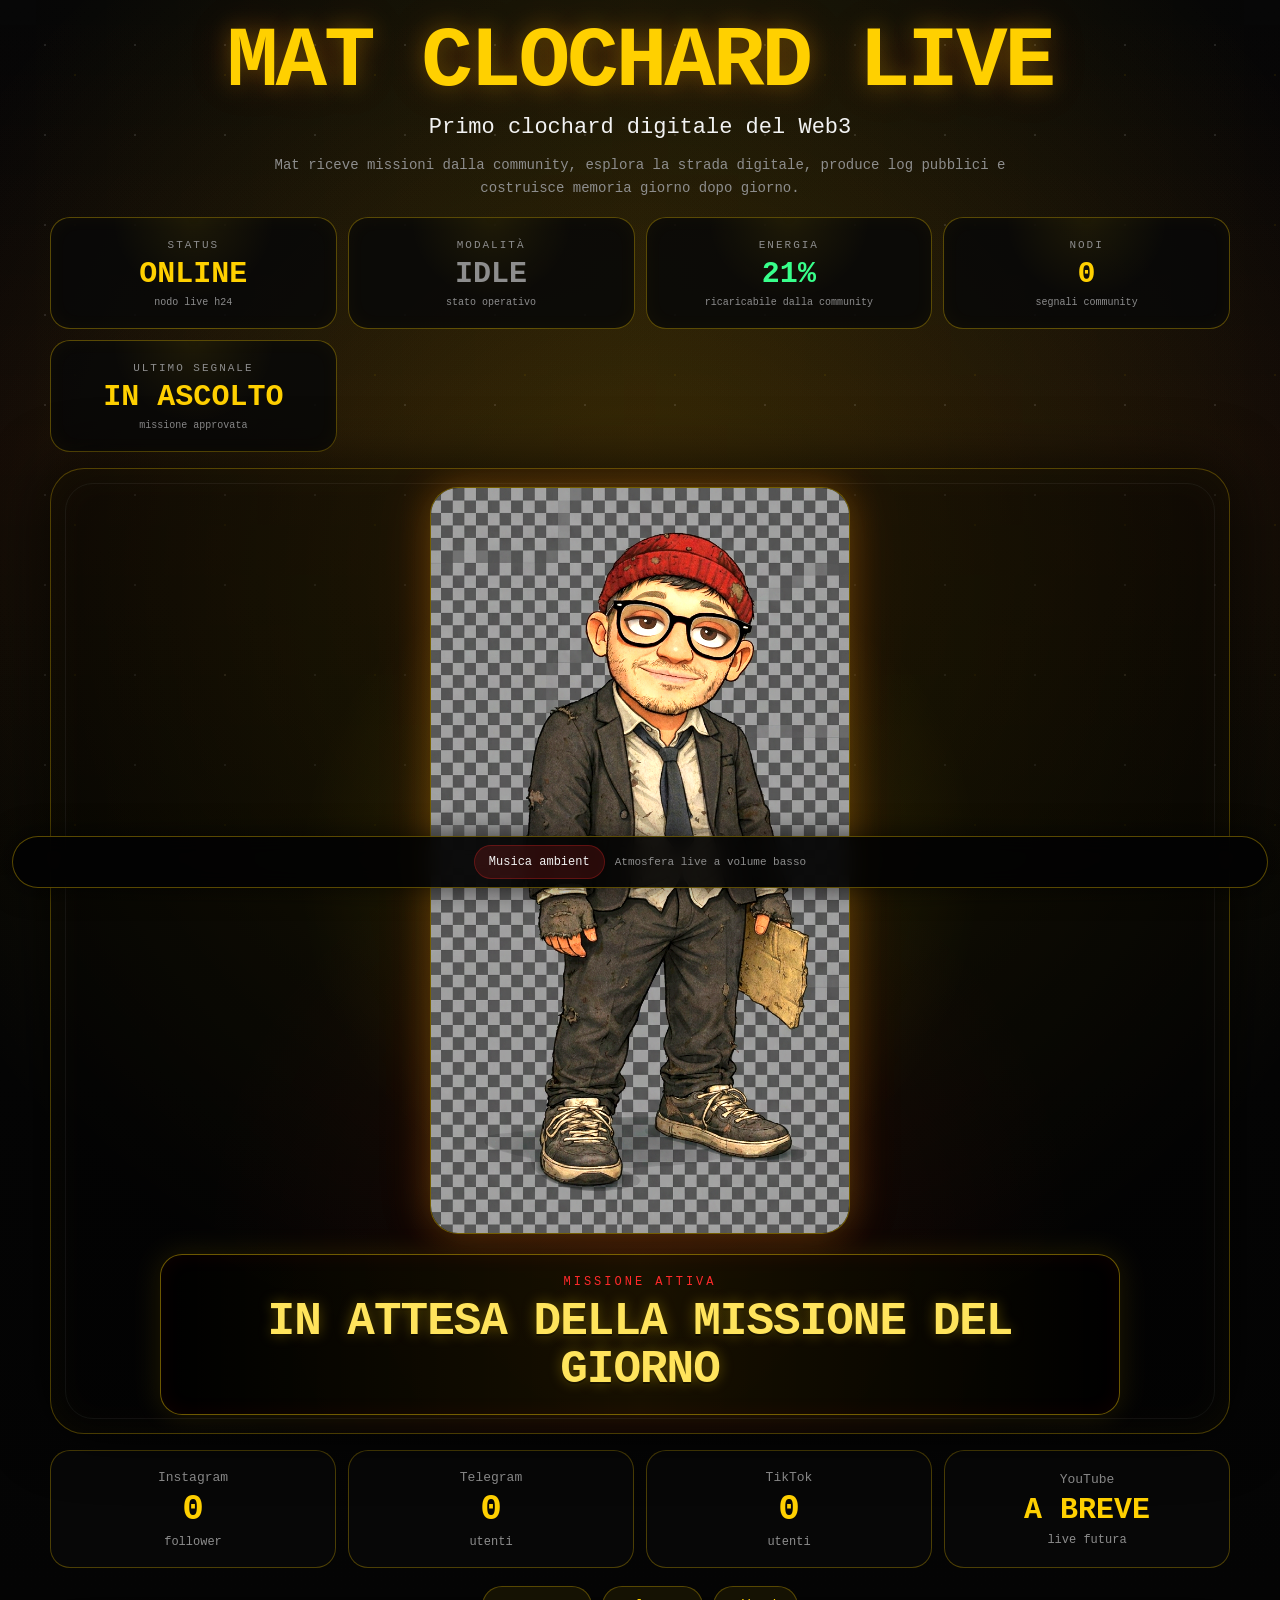
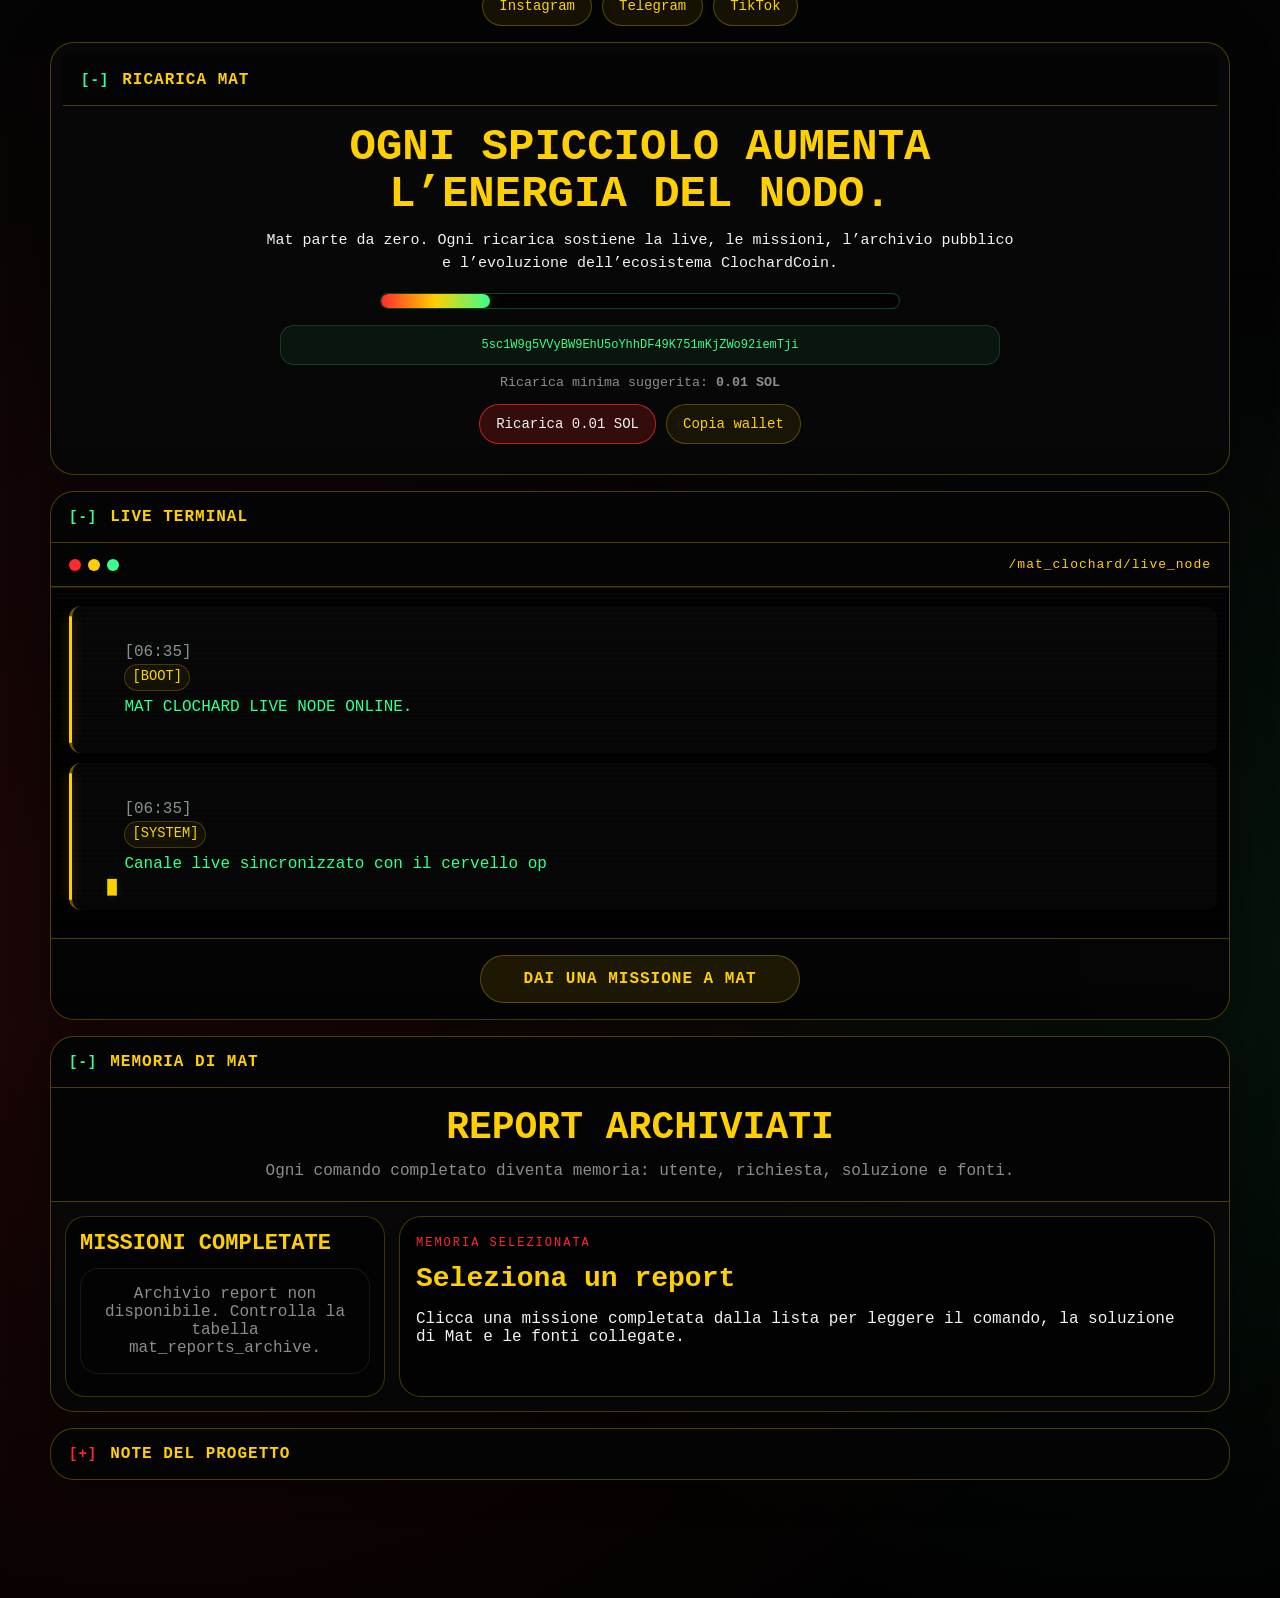
==== commit 96992a12: "Update index.html" ====
--- a/live/index.html
+++ b/live/index.html
@@ -241,6 +241,6 @@
 
   <div id="toast" class="toast"></div>
 
-  <script src="./script.js?v=215"></script>
+  <script src="./script.js?v=216"></script>
 </body>
 </html>
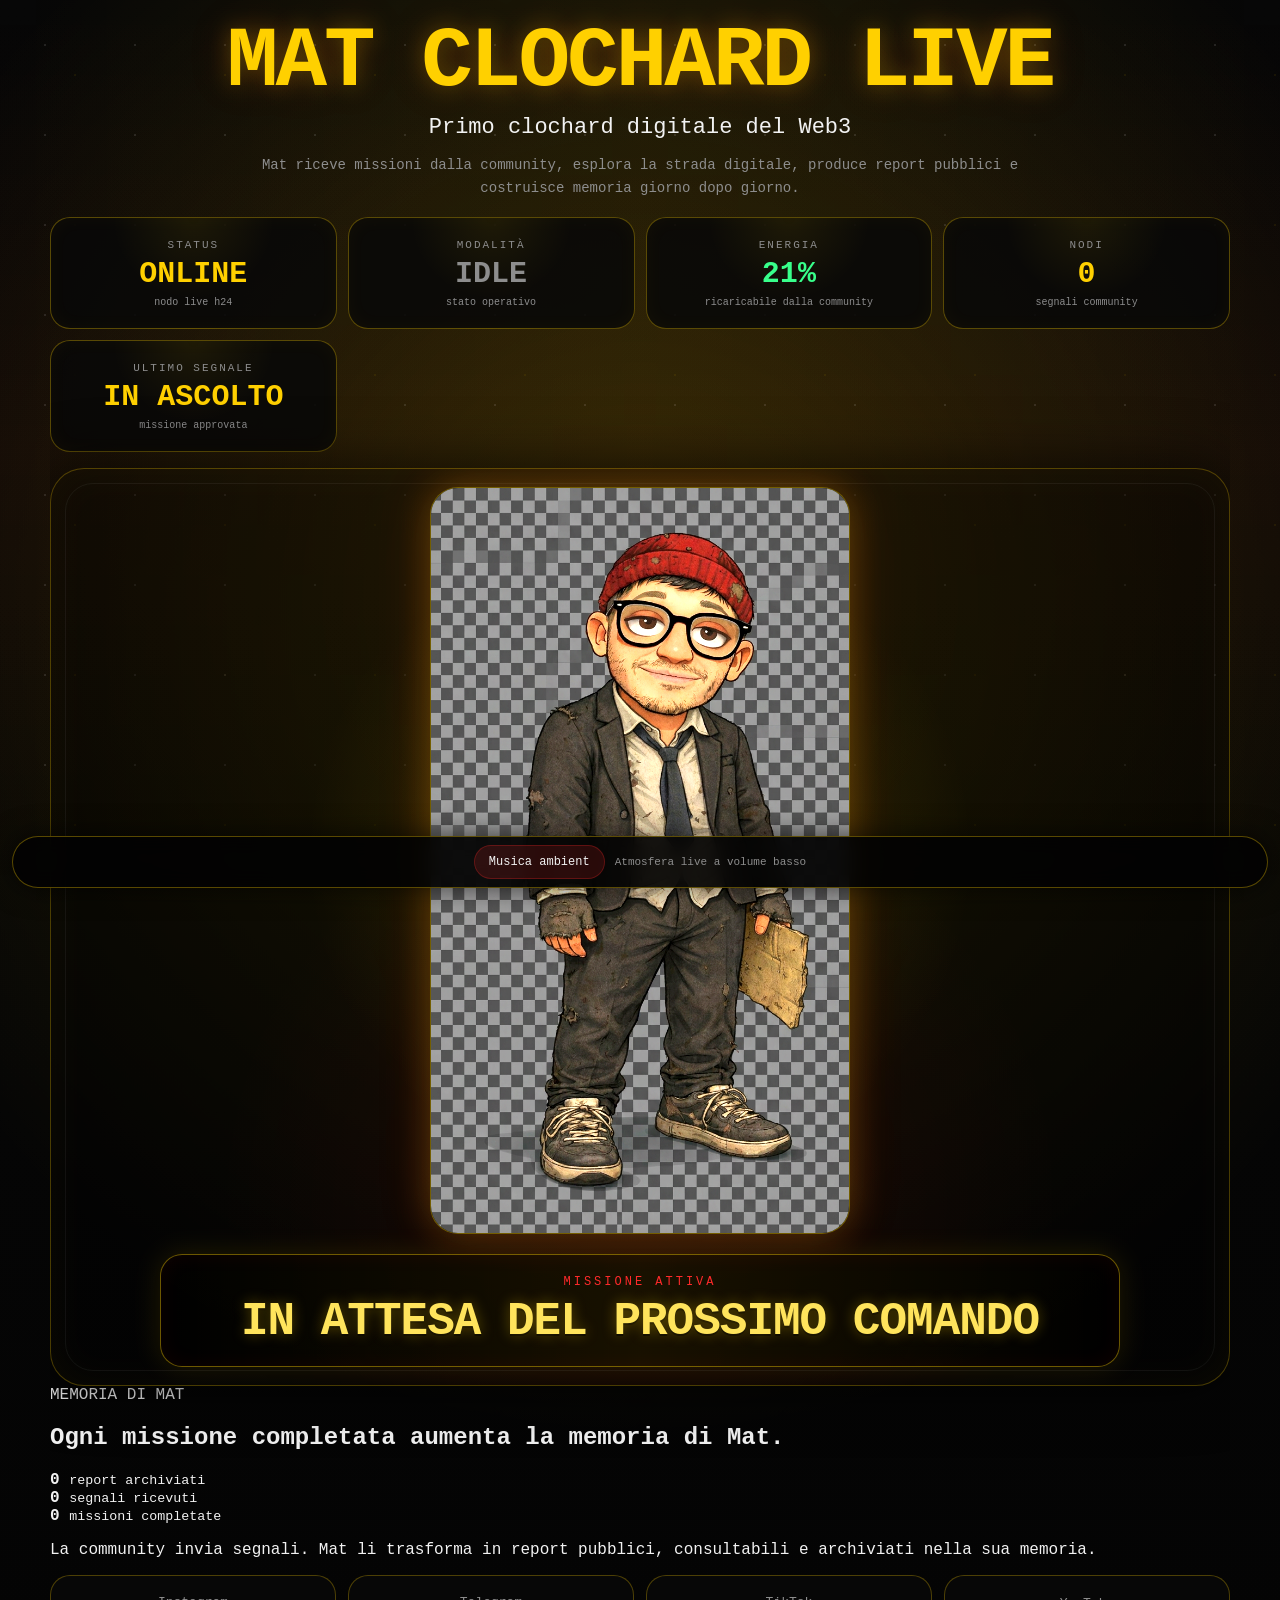
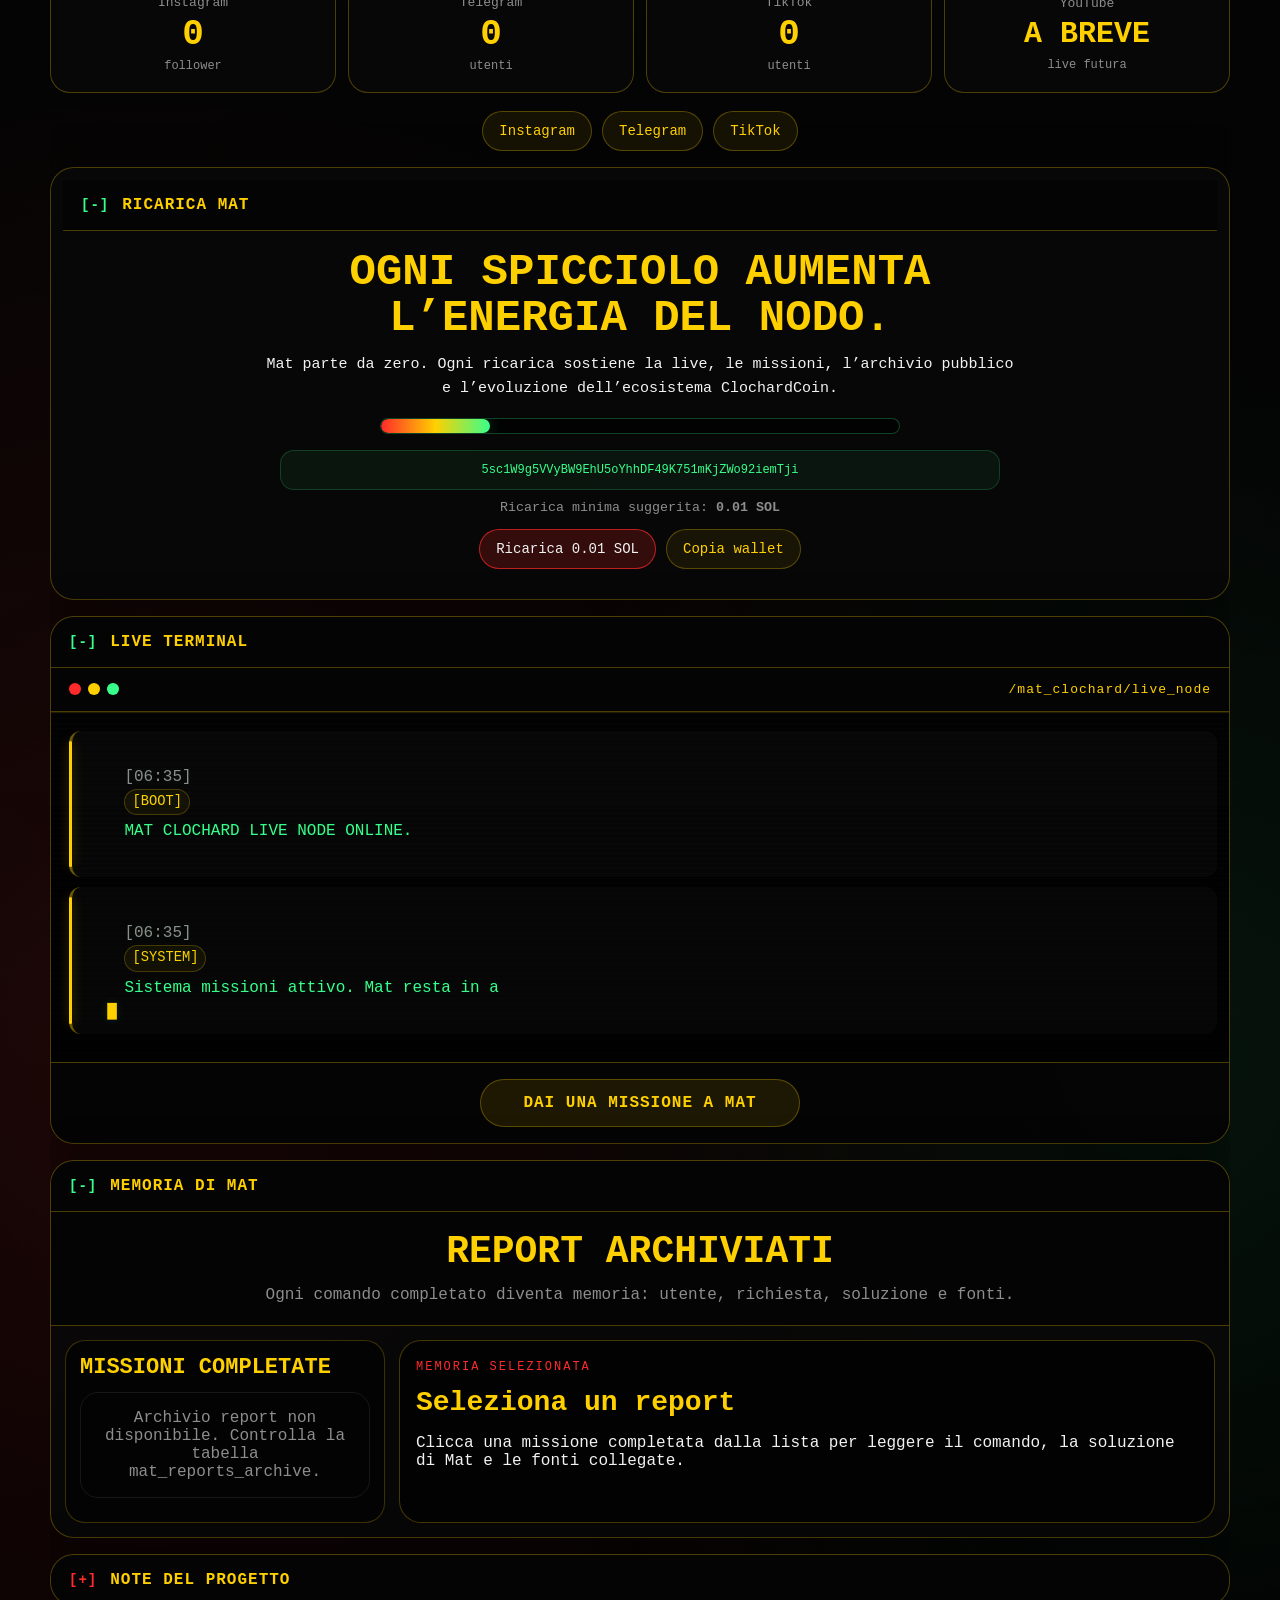
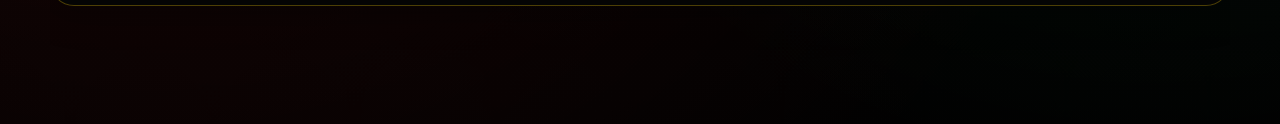
==== commit cc502823: "Update index.html" ====
--- a/live/index.html
+++ b/live/index.html
@@ -24,7 +24,7 @@
 
       <p class="intro-line">
         Mat riceve missioni dalla community, esplora la strada digitale,
-        produce log pubblici e costruisce memoria giorno dopo giorno.
+        produce report pubblici e costruisce memoria giorno dopo giorno.
       </p>
     </header>
 
@@ -89,6 +89,34 @@
       </div>
     </section>
 
+    <section class="memory-pulse">
+      <span>MEMORIA DI MAT</span>
+
+      <h2>Ogni missione completata aumenta la memoria di Mat.</h2>
+
+      <div class="memory-stats-grid">
+        <div class="memory-stat-card">
+          <strong id="memoryReportsCount">0</strong>
+          <small>report archiviati</small>
+        </div>
+
+        <div class="memory-stat-card">
+          <strong id="memorySignalsCount">0</strong>
+          <small>segnali ricevuti</small>
+        </div>
+
+        <div class="memory-stat-card">
+          <strong id="memoryCompletedCount">0</strong>
+          <small>missioni completate</small>
+        </div>
+      </div>
+
+      <p>
+        La community invia segnali. Mat li trasforma in report pubblici,
+        consultabili e archiviati nella sua memoria.
+      </p>
+    </section>
+
     <section class="social-grid">
       <div class="social-card">
         <span>Instagram</span>
@@ -241,6 +269,6 @@
 
   <div id="toast" class="toast"></div>
 
-  <script src="./script.js?v=216"></script>
+  <script src="./script.js?v=217"></script>
 </body>
 </html>
--- a/live/style.css
+++ b/live/style.css
@@ -1426,4 +1426,119 @@
   .audio-bar small {
     display: none;
   }
+}
+/* FIX MEMORIA REPORT - NO USCITA LATERALE + APRI/CHIUDI */
+
+html,
+body,
+.page,
+.collapsible-card,
+.collapsible-content,
+.archive-section,
+.report-memory-layout,
+.report-list-panel,
+.report-viewer,
+.report-viewer-block {
+  max-width: 100%;
+  overflow-x: hidden;
+}
+
+.report-memory-layout {
+  grid-template-columns: minmax(0, 1fr);
+}
+
+.report-list {
+  display: flex;
+  gap: 10px;
+  overflow-x: auto;
+  overflow-y: hidden;
+  max-width: 100%;
+  padding-bottom: 10px;
+  scroll-snap-type: x mandatory;
+}
+
+.report-list-item {
+  flex: 0 0 250px;
+  max-width: 250px;
+  scroll-snap-align: start;
+  overflow: hidden;
+}
+
+.report-list-item small,
+.report-list-item strong,
+.report-list-item span {
+  overflow-wrap: anywhere;
+  word-break: break-word;
+}
+
+.report-viewer {
+  max-width: 100%;
+  overflow: hidden;
+  transition:
+    opacity 0.22s ease,
+    transform 0.22s ease,
+    max-height 0.25s ease;
+}
+
+.report-viewer.is-hidden {
+  display: none;
+}
+
+.report-viewer h3,
+.report-meta,
+.report-viewer-block,
+.report-viewer-block p {
+  max-width: 100%;
+  overflow-wrap: anywhere;
+  word-break: break-word;
+}
+
+.report-viewer-block p {
+  white-space: pre-wrap;
+}
+
+.report-viewer-block a {
+  color: var(--yellow);
+  text-decoration: underline;
+  text-underline-offset: 3px;
+  word-break: break-all;
+  overflow-wrap: anywhere;
+}
+
+@media (min-width: 900px) {
+  .report-memory-layout {
+    grid-template-columns: 320px minmax(0, 1fr);
+  }
+
+  .report-list {
+    display: grid;
+    max-height: 520px;
+    overflow-y: auto;
+    overflow-x: hidden;
+  }
+
+  .report-list-item {
+    flex: none;
+    max-width: none;
+    width: 100%;
+  }
+}
+
+@media (max-width: 520px) {
+  .report-memory-layout {
+    padding: 12px;
+  }
+
+  .report-list-item {
+    flex-basis: 245px;
+    max-width: 245px;
+  }
+
+  .report-viewer {
+    padding: 14px;
+  }
+
+  .report-viewer h3 {
+    font-size: 26px;
+  }
 }
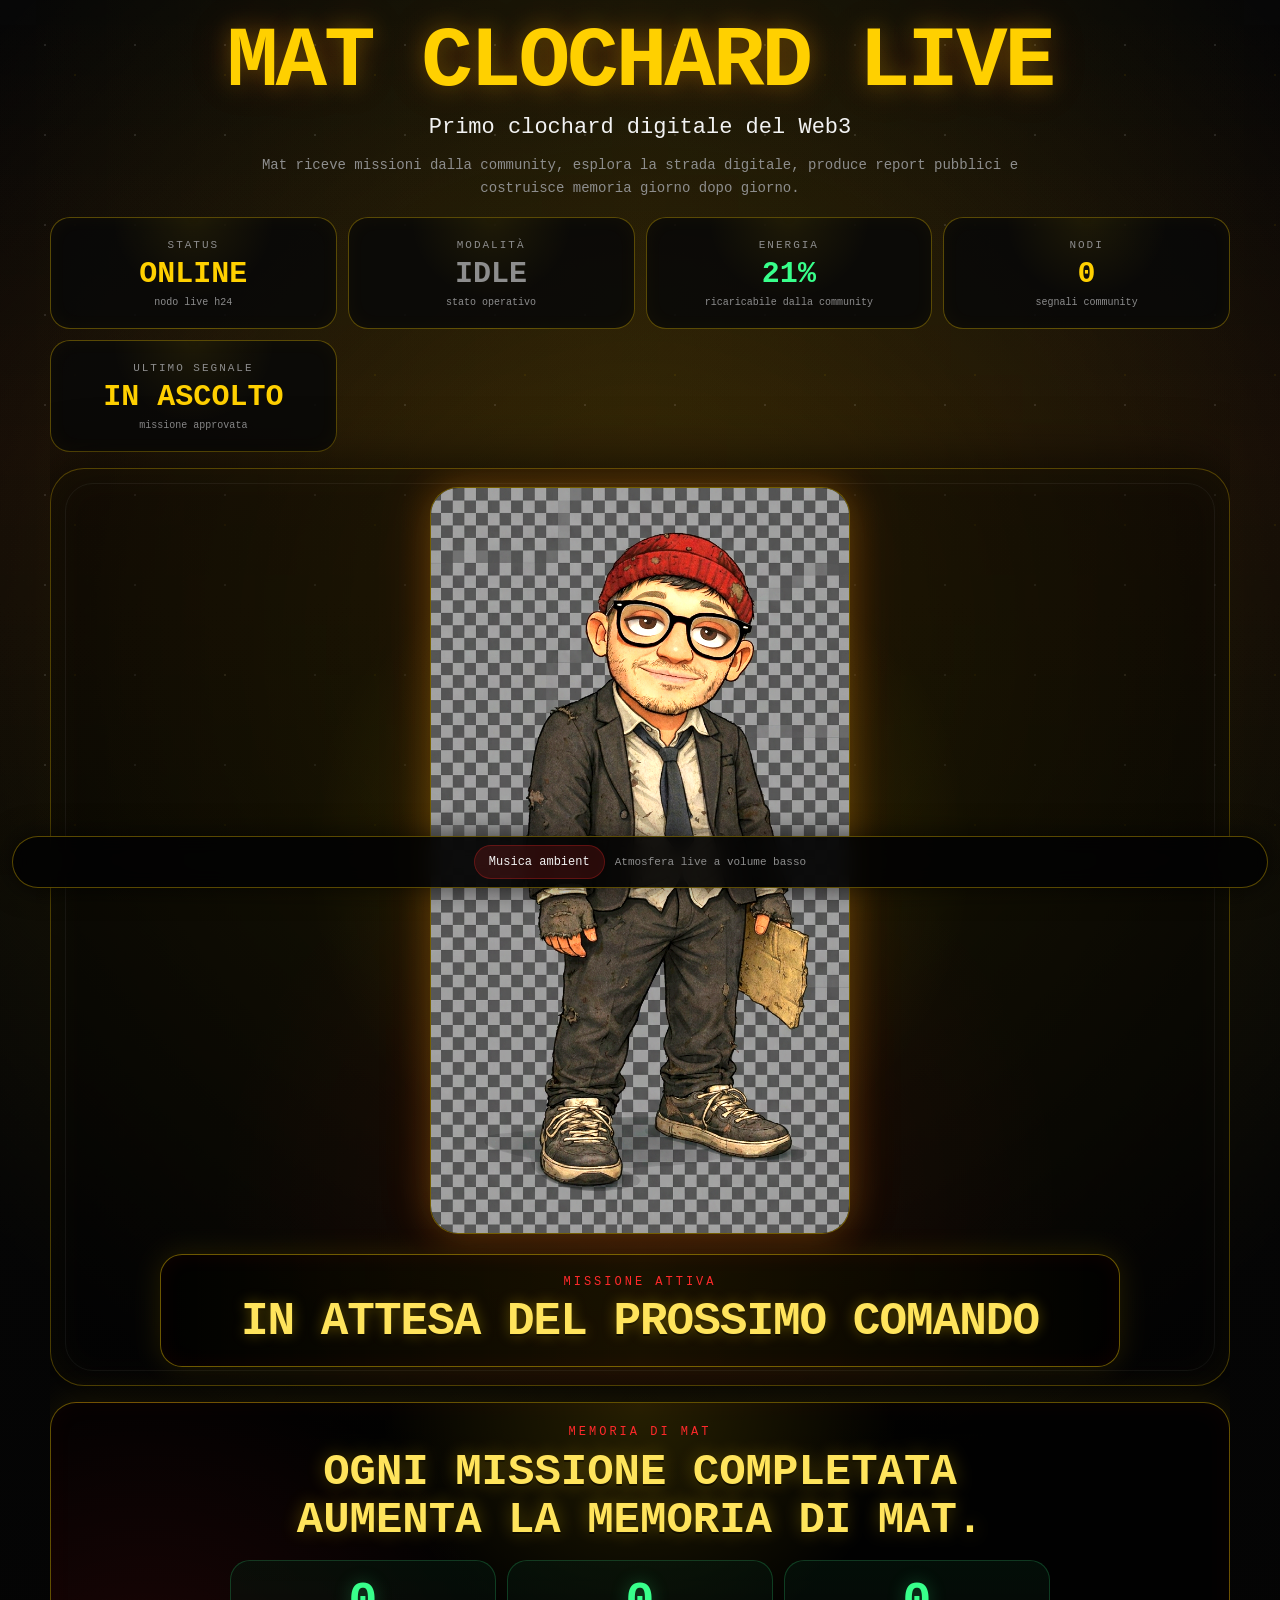
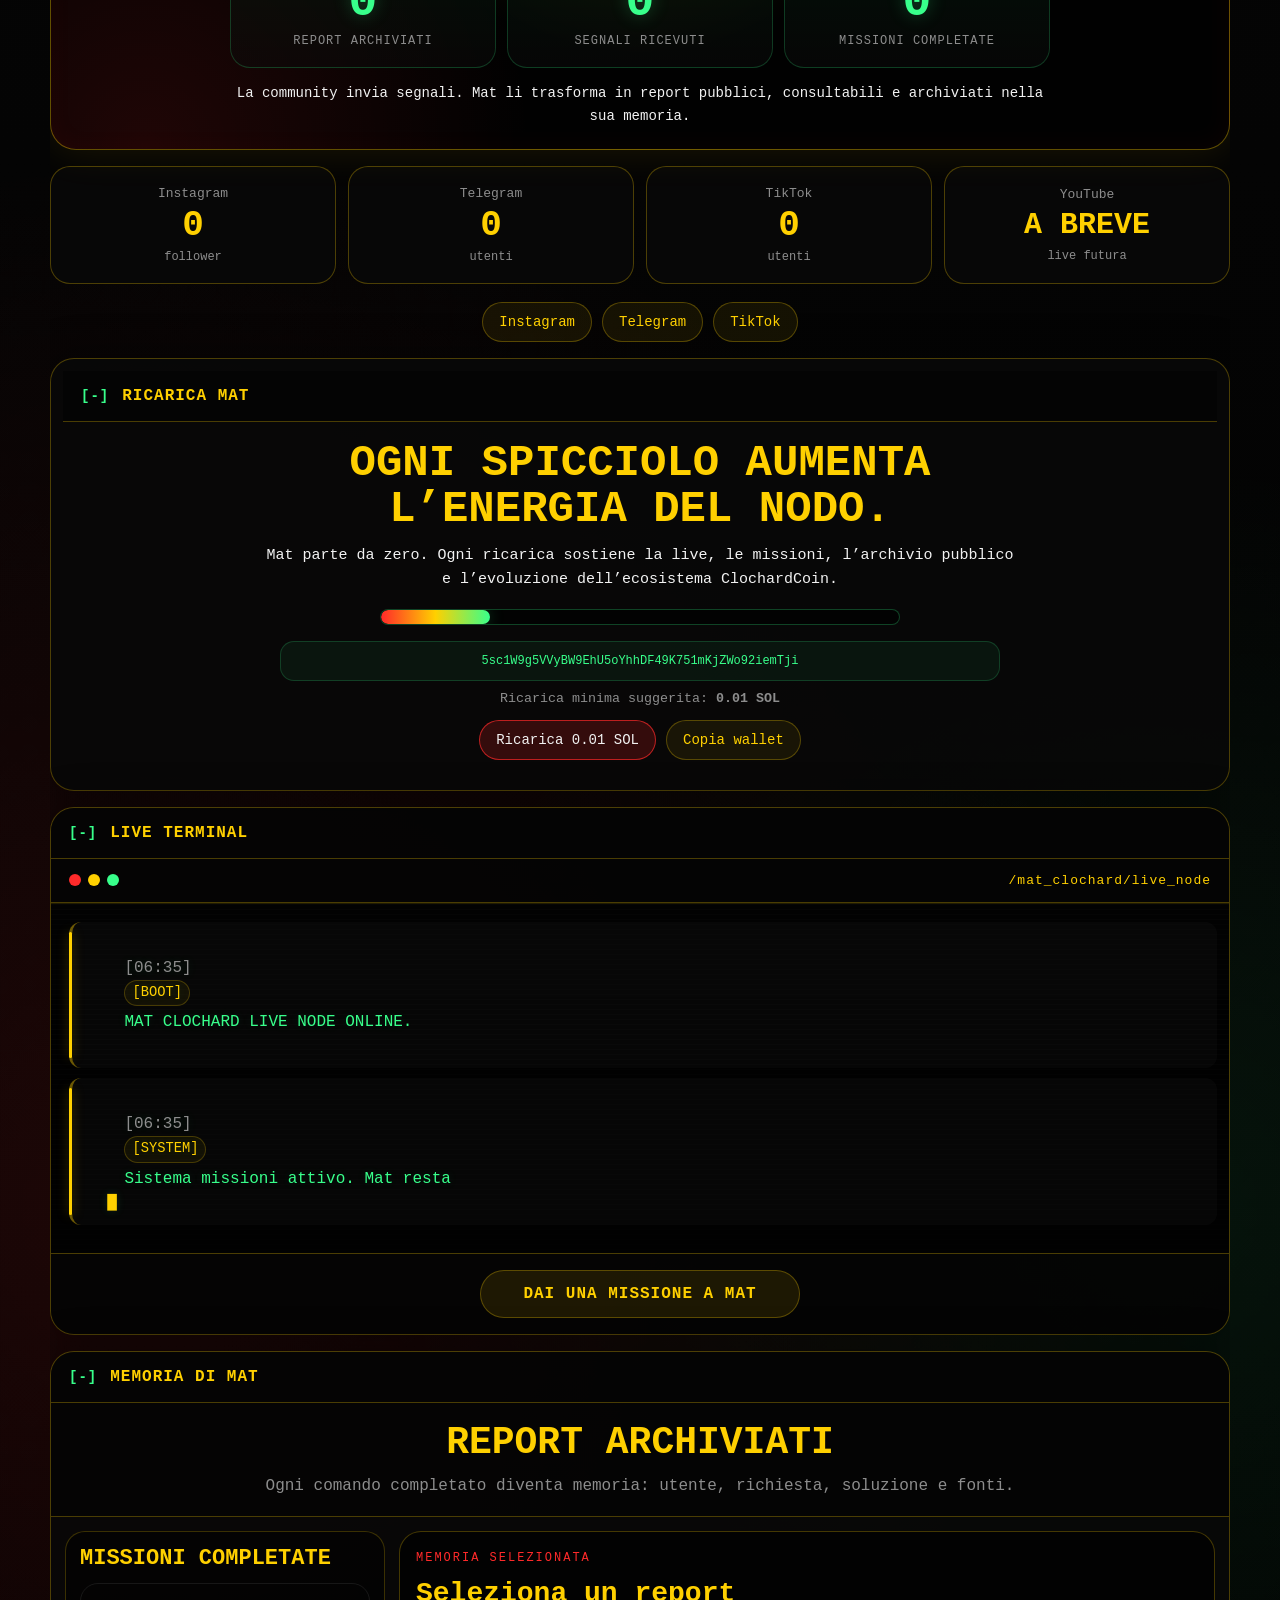
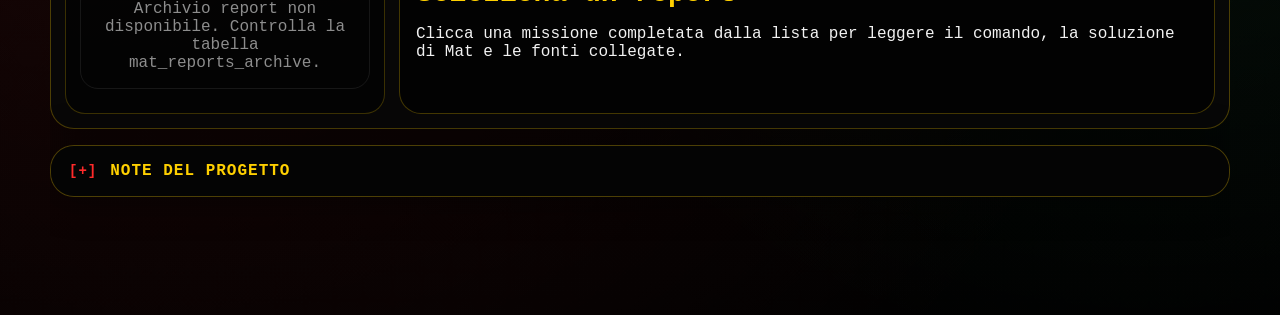
==== commit b232fe4a: "Update index.html" ====
--- a/live/index.html
+++ b/live/index.html
@@ -269,6 +269,6 @@
 
   <div id="toast" class="toast"></div>
 
-  <script src="./script.js?v=217"></script>
+  <script src="./script.js?v=218"></script>
 </body>
 </html>
--- a/live/style.css
+++ b/live/style.css
@@ -287,6 +287,115 @@
       0 0 44px rgba(255, 208, 0, 0.22),
       inset 0 0 30px rgba(255, 42, 42, 0.1);
   }
+}
+
+/* MEMORIA DI MAT */
+
+.memory-pulse {
+  margin-top: 16px;
+  padding: 22px 18px;
+  border: 1px solid rgba(255, 208, 0, 0.38);
+  border-radius: 26px;
+  background:
+    radial-gradient(circle at 50% 0%, rgba(255, 208, 0, 0.14), transparent 38%),
+    radial-gradient(circle at 8% 100%, rgba(255, 42, 42, 0.12), transparent 34%),
+    rgba(0, 0, 0, 0.66);
+  text-align: center;
+  box-shadow:
+    0 0 42px rgba(255, 208, 0, 0.1),
+    inset 0 0 26px rgba(255, 42, 42, 0.045);
+  overflow: hidden;
+  position: relative;
+}
+
+.memory-pulse::before {
+  content: "";
+  position: absolute;
+  inset: 0;
+  background: linear-gradient(120deg, transparent, rgba(255, 208, 0, 0.07), transparent);
+  transform: translateX(-130%);
+  animation: memoryScan 9s linear infinite;
+  pointer-events: none;
+}
+
+@keyframes memoryScan {
+  0% { transform: translateX(-130%); }
+  42% { transform: translateX(130%); }
+  100% { transform: translateX(130%); }
+}
+
+.memory-pulse > span {
+  display: block;
+  color: var(--red);
+  font-size: 12px;
+  letter-spacing: 3px;
+  text-transform: uppercase;
+  margin-bottom: 10px;
+  position: relative;
+  z-index: 1;
+}
+
+.memory-pulse h2 {
+  margin: 0 auto 16px;
+  max-width: 840px;
+  color: var(--yellow-strong);
+  font-size: clamp(24px, 5vw, 44px);
+  line-height: 1.08;
+  text-transform: uppercase;
+  text-shadow:
+    0 0 18px rgba(255, 208, 0, 0.32),
+    0 2px 0 rgba(0, 0, 0, 0.9);
+  position: relative;
+  z-index: 1;
+}
+
+.memory-pulse p {
+  max-width: 820px;
+  margin: 14px auto 0;
+  color: var(--white);
+  font-size: 14px;
+  line-height: 1.6;
+  position: relative;
+  z-index: 1;
+}
+
+.memory-stats-grid {
+  display: grid;
+  grid-template-columns: repeat(3, 1fr);
+  gap: 11px;
+  max-width: 820px;
+  margin: 0 auto;
+  position: relative;
+  z-index: 1;
+}
+
+.memory-stat-card {
+  min-height: 108px;
+  padding: 14px 10px;
+  border: 1px solid rgba(56, 255, 139, 0.2);
+  border-radius: 20px;
+  background:
+    linear-gradient(180deg, rgba(56, 255, 139, 0.055), rgba(255, 255, 255, 0.025)),
+    rgba(0, 0, 0, 0.48);
+  display: grid;
+  align-content: center;
+}
+
+.memory-stat-card strong {
+  display: block;
+  color: var(--green);
+  font-size: clamp(28px, 6vw, 48px);
+  line-height: 0.95;
+  text-shadow: 0 0 18px rgba(56, 255, 139, 0.28);
+}
+
+.memory-stat-card small {
+  display: block;
+  margin-top: 8px;
+  color: var(--muted);
+  font-size: 12px;
+  text-transform: uppercase;
+  letter-spacing: 1px;
 }
 
 .social-grid {
@@ -1060,7 +1169,7 @@
   50% { opacity: 0.58; }
 }
 
-/* MEMORIA REPORT - MOBILE CLEAN */
+/* MEMORIA REPORT */
 
 .report-memory-layout {
   display: grid;
@@ -1253,181 +1362,7 @@
   transform: translateX(-50%) translateY(0);
 }
 
-@media (min-width: 900px) {
-  .report-memory-layout {
-    grid-template-columns: 320px 1fr;
-  }
-
-  .report-list {
-    display: grid;
-    max-height: 520px;
-    overflow-y: auto;
-    overflow-x: hidden;
-  }
-
-  .report-list-item {
-    min-width: 0;
-    max-width: none;
-  }
-}
-
-@media (max-width: 820px) {
-  .page {
-    width: min(100% - 16px, 1180px);
-    padding-top: 18px;
-  }
-
-  h1 {
-    letter-spacing: -1px;
-  }
-
-  .mat-stage {
-    min-height: 430px;
-    padding: 14px;
-    border-radius: 28px;
-  }
-
-  .mat-card {
-    width: min(330px, 72vw);
-  }
-
-  .mat-avatar {
-    max-height: 360px;
-  }
-
-  .mission-box strong {
-    font-size: clamp(24px, 6.5vw, 38px);
-  }
-
-  .social-grid {
-    grid-template-columns: repeat(4, 1fr);
-    gap: 8px;
-  }
-
-  .social-card {
-    min-height: 100px;
-    padding: 12px 6px;
-  }
-
-  .social-card strong {
-    font-size: 24px;
-  }
-
-  .social-card:nth-child(4) strong {
-    font-size: 16px;
-    line-height: 1.05;
-  }
-
-  .control-panel {
-    grid-template-columns: repeat(2, 1fr);
-  }
-
-  .mat-video-card {
-    width: min(380px, 92vw);
-    aspect-ratio: 9 / 16;
-  }
-}
-
-@media (max-width: 520px) {
-  .page {
-    width: min(100% - 12px, 1180px);
-  }
-
-  .mat-stage {
-    min-height: 410px;
-  }
-
-  .mat-card {
-    width: min(300px, 74vw);
-  }
-
-  .mission-box {
-    padding: 18px 12px;
-  }
-
-  .mission-box strong {
-    font-size: clamp(25px, 7.2vw, 36px);
-  }
-
-  .social-grid {
-    grid-template-columns: repeat(4, 1fr);
-  }
-
-  .social-card span {
-    font-size: 10px;
-  }
-
-  .social-card strong {
-    font-size: 22px;
-  }
-
-  .social-card small {
-    font-size: 10px;
-  }
-
-  .social-card:nth-child(4) strong {
-    font-size: 15px;
-  }
-
-  .actions {
-    gap: 8px;
-  }
-
-  .actions a,
-  .actions button,
-  .donation-actions button {
-    padding: 10px 12px;
-    font-size: 12px;
-  }
-
-  .terminal {
-    min-height: 320px;
-    max-height: 420px;
-    padding: 14px;
-    padding-right: 10px;
-  }
-
-  .terminal-line {
-    padding: 9px 10px 9px 12px;
-    font-size: 12px;
-  }
-
-  .terminal-line .category {
-    display: inline-flex;
-    margin-top: 4px;
-  }
-
-  .control-panel {
-    grid-template-columns: repeat(2, 1fr);
-    gap: 8px;
-  }
-
-  .control-card {
-    min-height: 96px;
-    padding: 12px 8px;
-  }
-
-  .control-card strong {
-    font-size: 18px;
-  }
-
-  .mat-video-card {
-    width: min(360px, 92vw);
-    aspect-ratio: 9 / 16;
-    border-radius: 22px;
-  }
-
-  .audio-bar {
-    left: 8px;
-    right: 8px;
-    bottom: 8px;
-  }
-
-  .audio-bar small {
-    display: none;
-  }
-}
-/* FIX MEMORIA REPORT - NO USCITA LATERALE + APRI/CHIUDI */
+/* FIX MEMORIA REPORT */
 
 html,
 body,
@@ -1505,6 +1440,8 @@
   overflow-wrap: anywhere;
 }
 
+/* RESPONSIVE */
+
 @media (min-width: 900px) {
   .report-memory-layout {
     grid-template-columns: 320px minmax(0, 1fr);
@@ -1524,7 +1461,183 @@
   }
 }
 
+@media (max-width: 820px) {
+  .page {
+    width: min(100% - 16px, 1180px);
+    padding-top: 18px;
+  }
+
+  h1 {
+    letter-spacing: -1px;
+  }
+
+  .mat-stage {
+    min-height: 430px;
+    padding: 14px;
+    border-radius: 28px;
+  }
+
+  .mat-card {
+    width: min(330px, 72vw);
+  }
+
+  .mat-avatar {
+    max-height: 360px;
+  }
+
+  .mission-box strong {
+    font-size: clamp(24px, 6.5vw, 38px);
+  }
+
+  .memory-stats-grid {
+    grid-template-columns: repeat(3, 1fr);
+    gap: 8px;
+  }
+
+  .memory-stat-card {
+    min-height: 94px;
+    padding: 12px 6px;
+  }
+
+  .memory-stat-card small {
+    font-size: 10px;
+  }
+
+  .social-grid {
+    grid-template-columns: repeat(4, 1fr);
+    gap: 8px;
+  }
+
+  .social-card {
+    min-height: 100px;
+    padding: 12px 6px;
+  }
+
+  .social-card strong {
+    font-size: 24px;
+  }
+
+  .social-card:nth-child(4) strong {
+    font-size: 16px;
+    line-height: 1.05;
+  }
+
+  .control-panel {
+    grid-template-columns: repeat(2, 1fr);
+  }
+
+  .mat-video-card {
+    width: min(380px, 92vw);
+    aspect-ratio: 9 / 16;
+  }
+}
+
 @media (max-width: 520px) {
+  .page {
+    width: min(100% - 12px, 1180px);
+  }
+
+  .mat-stage {
+    min-height: 410px;
+  }
+
+  .mat-card {
+    width: min(300px, 74vw);
+  }
+
+  .mission-box {
+    padding: 18px 12px;
+  }
+
+  .mission-box strong {
+    font-size: clamp(25px, 7.2vw, 36px);
+  }
+
+  .memory-pulse {
+    padding: 18px 12px;
+    border-radius: 22px;
+  }
+
+  .memory-pulse h2 {
+    font-size: clamp(24px, 7vw, 34px);
+  }
+
+  .memory-stats-grid {
+    grid-template-columns: 1fr;
+  }
+
+  .memory-stat-card {
+    min-height: 86px;
+  }
+
+  .social-grid {
+    grid-template-columns: repeat(4, 1fr);
+  }
+
+  .social-card span {
+    font-size: 10px;
+  }
+
+  .social-card strong {
+    font-size: 22px;
+  }
+
+  .social-card small {
+    font-size: 10px;
+  }
+
+  .social-card:nth-child(4) strong {
+    font-size: 15px;
+  }
+
+  .actions {
+    gap: 8px;
+  }
+
+  .actions a,
+  .actions button,
+  .donation-actions button {
+    padding: 10px 12px;
+    font-size: 12px;
+  }
+
+  .terminal {
+    min-height: 320px;
+    max-height: 420px;
+    padding: 14px;
+    padding-right: 10px;
+  }
+
+  .terminal-line {
+    padding: 9px 10px 9px 12px;
+    font-size: 12px;
+  }
+
+  .terminal-line .category {
+    display: inline-flex;
+    margin-top: 4px;
+  }
+
+  .control-panel {
+    grid-template-columns: repeat(2, 1fr);
+    gap: 8px;
+  }
+
+  .control-card {
+    min-height: 96px;
+    padding: 12px 8px;
+  }
+
+  .control-card strong {
+    font-size: 18px;
+  }
+
+  .mat-video-card {
+    width: min(360px, 92vw);
+    aspect-ratio: 9 / 16;
+    border-radius: 22px;
+  }
+
   .report-memory-layout {
     padding: 12px;
   }
@@ -1541,4 +1654,14 @@
   .report-viewer h3 {
     font-size: 26px;
   }
+
+  .audio-bar {
+    left: 8px;
+    right: 8px;
+    bottom: 8px;
+  }
+
+  .audio-bar small {
+    display: none;
+  }
 }
